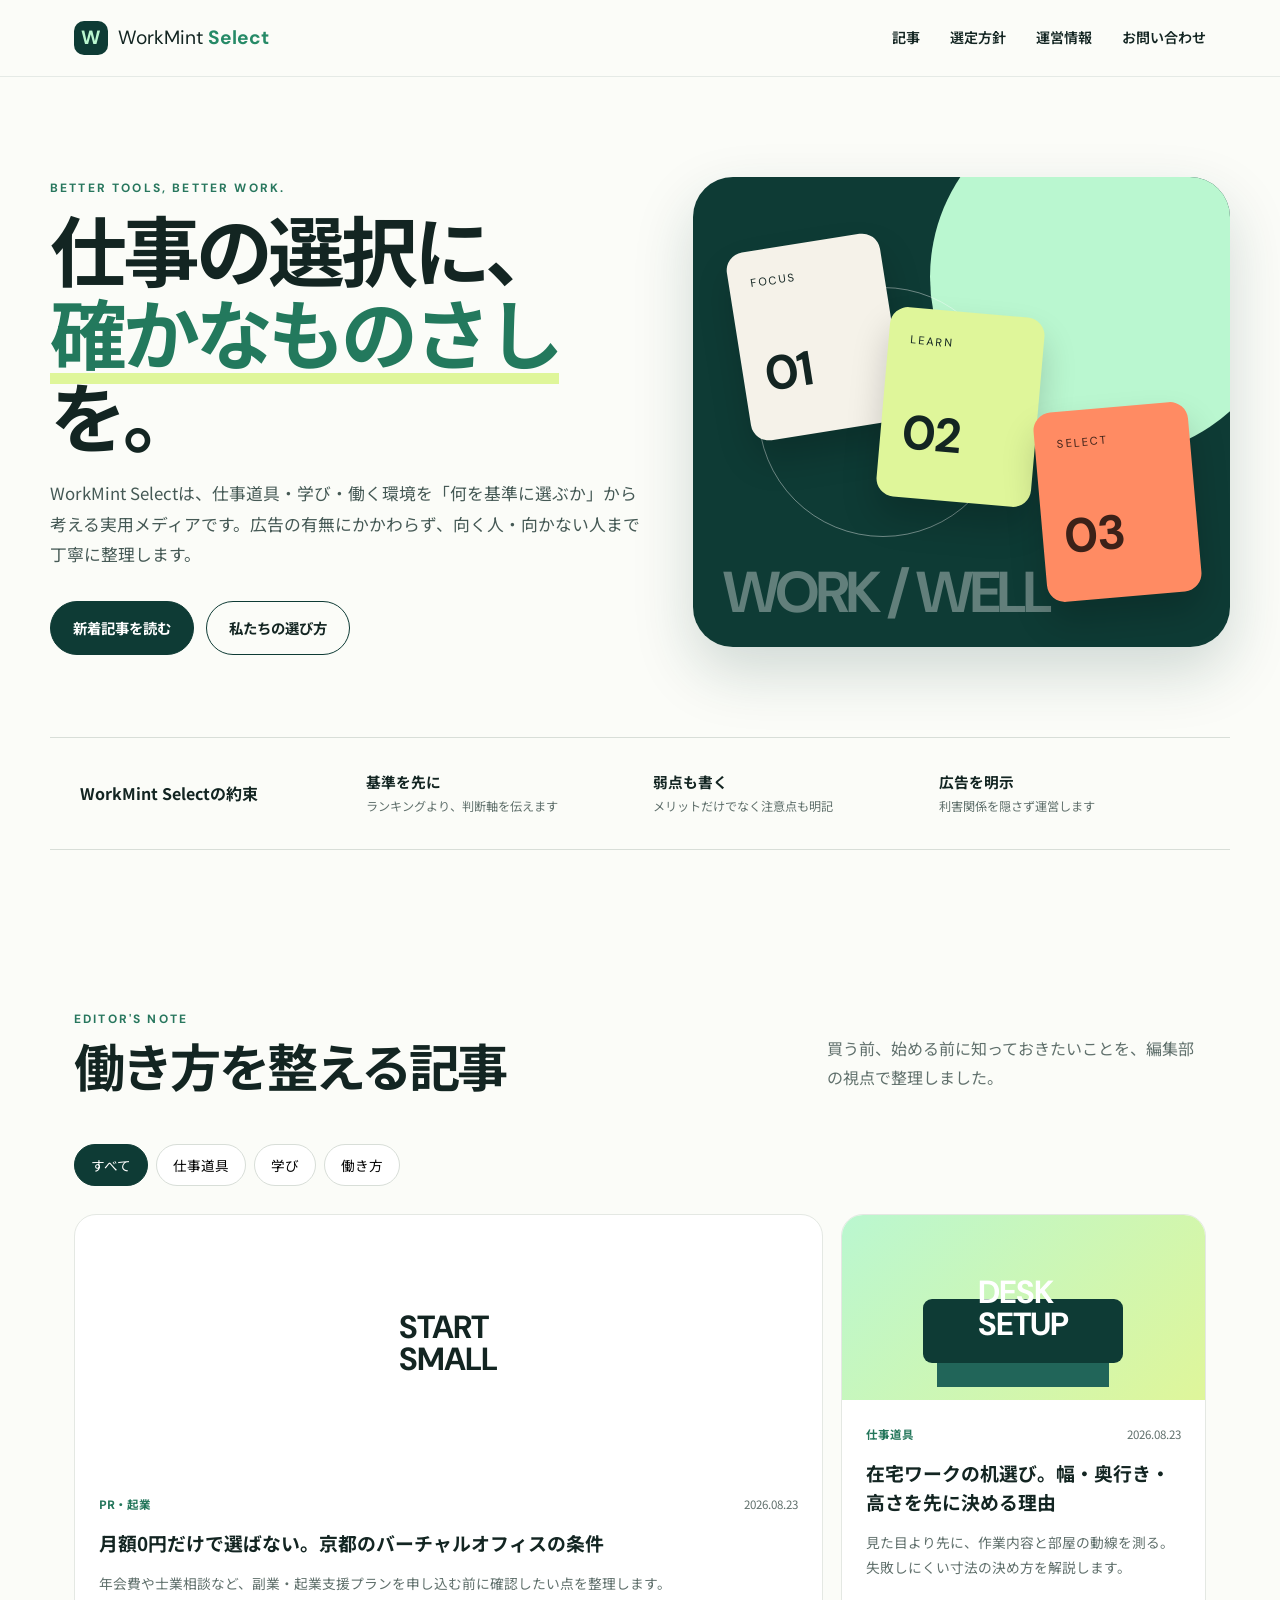
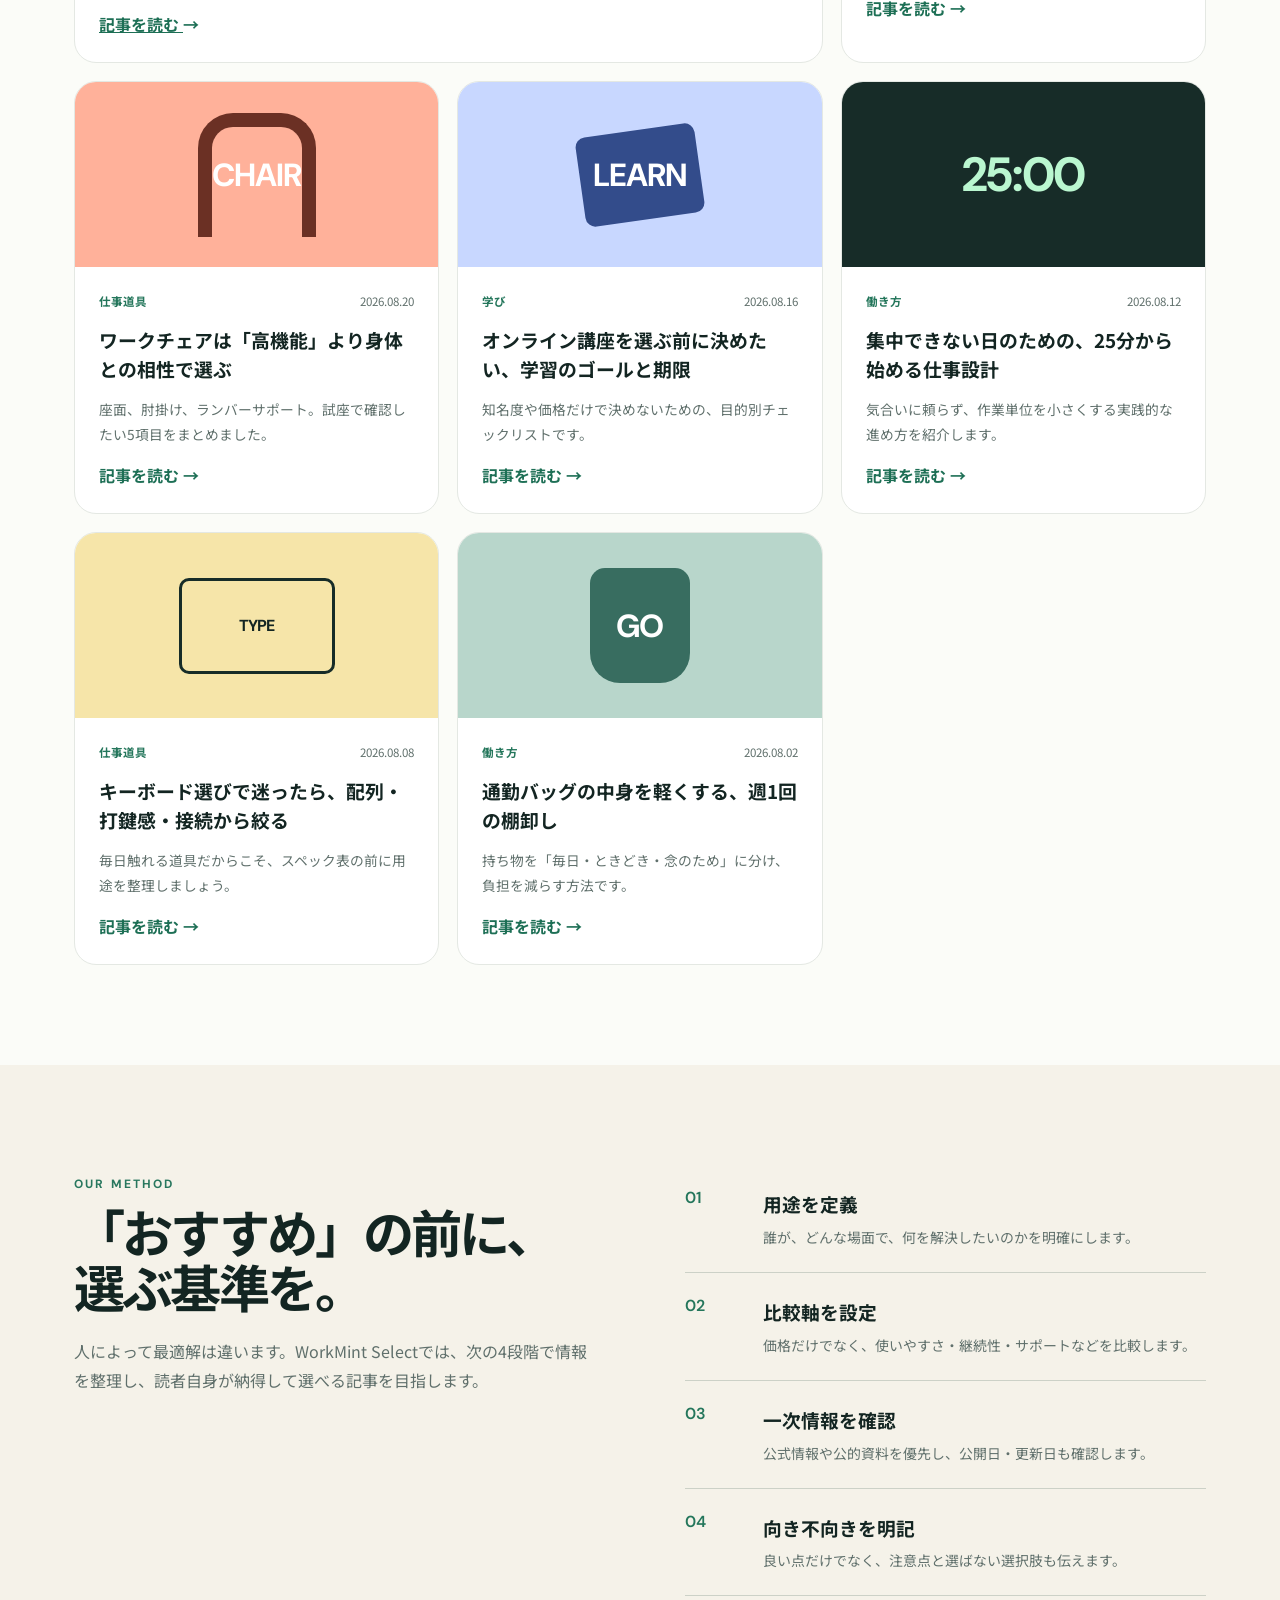
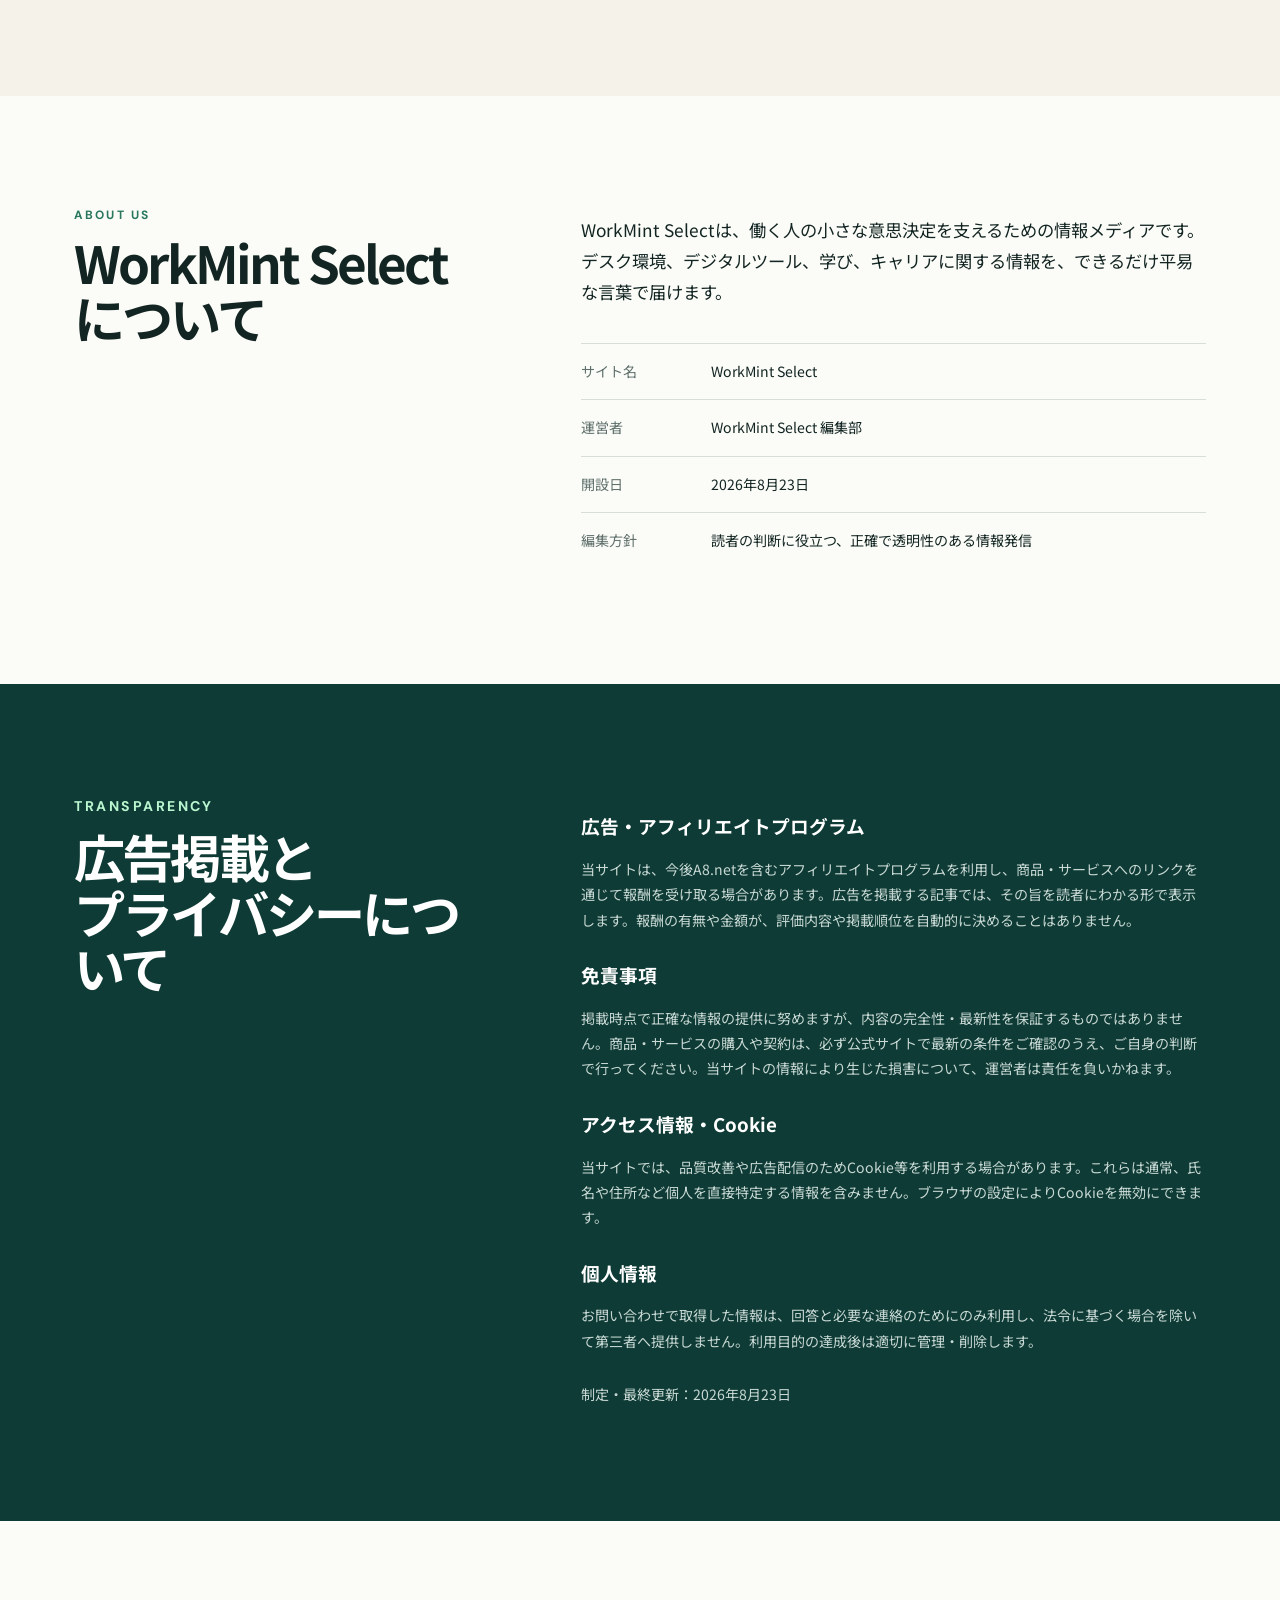
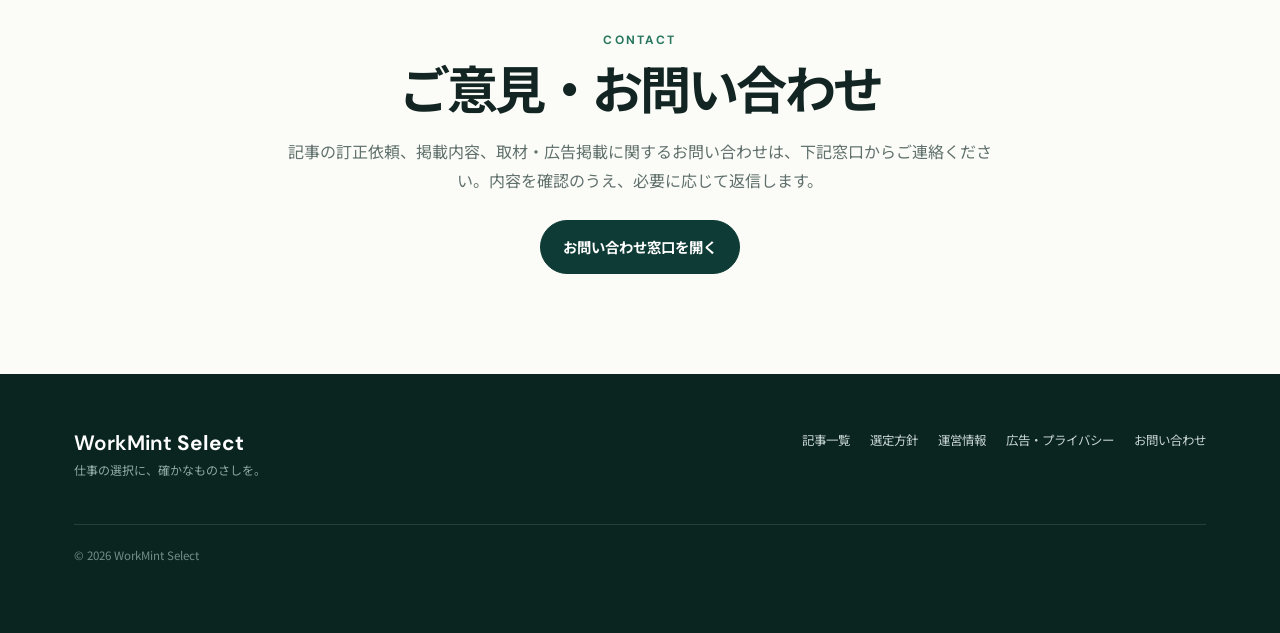
==== index.html @ e98b1a74 "feat: feature virtual office guide" ====
<!doctype html>
<html lang="ja">
<head>
  <meta charset="utf-8">
  <meta name="viewport" content="width=device-width,initial-scale=1">
  <meta name="description" content="WorkMint Selectは、働く人の道具・学び・仕事環境を編集部が調査し、選び方をわかりやすく届けるメディアです。">
  <meta name="theme-color" content="#0e3b35">
  <meta property="og:title" content="WorkMint Select｜仕事の選択に、確かなものさしを。">
  <meta property="og:description" content="仕事道具・学び・働く環境を、基準から選べる実用メディア。">
  <meta property="og:type" content="website">
  <title>WorkMint Select｜仕事の選択に、確かなものさしを。</title>
  <link rel="stylesheet" href="styles.css">
  <script src="script.js" defer></script>
</head>
<body>
  <a class="skip" href="#main">本文へ移動</a>
  <header class="site-header">
    <div class="header-inner">
      <a class="brand" href="#top" aria-label="WorkMint Select ホーム">
        <span class="brand-mark" aria-hidden="true">W</span>
        <span>WorkMint <b>Select</b></span>
      </a>
      <button class="menu-button" aria-expanded="false" aria-controls="global-nav">メニュー</button>
      <nav id="global-nav" aria-label="メインナビゲーション">
        <a href="#articles">記事</a>
        <a href="#method">選定方針</a>
        <a href="#about">運営情報</a>
        <a href="#contact">お問い合わせ</a>
      </nav>
    </div>
  </header>

  <main id="main">
    <section class="hero" id="top">
      <div class="hero-copy">
        <p class="eyebrow">BETTER TOOLS, BETTER WORK.</p>
        <h1>仕事の選択に、<br><em>確かなものさし</em>を。</h1>
        <p class="lead">WorkMint Selectは、仕事道具・学び・働く環境を「何を基準に選ぶか」から考える実用メディアです。広告の有無にかかわらず、向く人・向かない人まで丁寧に整理します。</p>
        <div class="hero-actions">
          <a class="button primary" href="#articles">新着記事を読む</a>
          <a class="button secondary" href="#method">私たちの選び方</a>
        </div>
      </div>
      <div class="hero-visual" aria-label="仕事道具を整理した抽象的なイラスト">
        <div class="mint-card card-a"><span>FOCUS</span><strong>01</strong></div>
        <div class="mint-card card-b"><span>LEARN</span><strong>02</strong></div>
        <div class="mint-card card-c"><span>SELECT</span><strong>03</strong></div>
        <div class="orbit"></div>
      </div>
    </section>

    <section class="promise">
      <p>WorkMint Selectの約束</p>
      <div><strong>基準を先に</strong><span>ランキングより、判断軸を伝えます</span></div>
      <div><strong>弱点も書く</strong><span>メリットだけでなく注意点も明記</span></div>
      <div><strong>広告を明示</strong><span>利害関係を隠さず運営します</span></div>
    </section>

    <section class="section" id="articles">
      <div class="section-heading">
        <div><p class="eyebrow">EDITOR'S NOTE</p><h2>働き方を整える記事</h2></div>
        <p>買う前、始める前に知っておきたいことを、編集部の視点で整理しました。</p>
      </div>
      <div class="filters" role="group" aria-label="記事カテゴリー">
        <button class="active" data-filter="all">すべて</button>
        <button data-filter="tool">仕事道具</button>
        <button data-filter="learn">学び</button>
        <button data-filter="work">働き方</button>
      </div>
      <div class="article-grid">
        <article class="article-card featured" data-category="work">
          <div class="card-art art-office"><span>START<br>SMALL</span></div>
          <div class="card-body">
            <p class="meta"><span>PR・起業</span><time datetime="2026-08-23">2026.08.23</time></p>
            <h3>月額0円だけで選ばない。京都のバーチャルオフィスの条件</h3>
            <p>年会費や士業相談など、副業・起業支援プランを申し込む前に確認したい点を整理します。</p>
            <a class="text-link" href="articles/virtual-office-kyoto.html">記事を読む <span>→</span></a>
          </div>
        </article>
        <article class="article-card" data-category="tool">
          <div class="card-art art-desk"><span>DESK<br>SETUP</span></div>
          <div class="card-body">
            <p class="meta"><span>仕事道具</span><time datetime="2026-08-23">2026.08.23</time></p>
            <h3>在宅ワークの机選び。幅・奥行き・高さを先に決める理由</h3>
            <p>見た目より先に、作業内容と部屋の動線を測る。失敗しにくい寸法の決め方を解説します。</p>
            <button class="text-link" data-open="desk">記事を読む <span>→</span></button>
          </div>
        </article>
        <article class="article-card" data-category="tool">
          <div class="card-art art-chair"><span>CHAIR</span></div>
          <div class="card-body">
            <p class="meta"><span>仕事道具</span><time datetime="2026-08-20">2026.08.20</time></p>
            <h3>ワークチェアは「高機能」より身体との相性で選ぶ</h3>
            <p>座面、肘掛け、ランバーサポート。試座で確認したい5項目をまとめました。</p>
            <button class="text-link" data-open="chair">記事を読む <span>→</span></button>
          </div>
        </article>
        <article class="article-card" data-category="learn">
          <div class="card-art art-learn"><span>LEARN</span></div>
          <div class="card-body">
            <p class="meta"><span>学び</span><time datetime="2026-08-16">2026.08.16</time></p>
            <h3>オンライン講座を選ぶ前に決めたい、学習のゴールと期限</h3>
            <p>知名度や価格だけで決めないための、目的別チェックリストです。</p>
            <button class="text-link" data-open="course">記事を読む <span>→</span></button>
          </div>
        </article>
        <article class="article-card" data-category="work">
          <div class="card-art art-time"><span>25:00</span></div>
          <div class="card-body">
            <p class="meta"><span>働き方</span><time datetime="2026-08-12">2026.08.12</time></p>
            <h3>集中できない日のための、25分から始める仕事設計</h3>
            <p>気合いに頼らず、作業単位を小さくする実践的な進め方を紹介します。</p>
            <button class="text-link" data-open="focus">記事を読む <span>→</span></button>
          </div>
        </article>
        <article class="article-card" data-category="tool">
          <div class="card-art art-key"><span>TYPE</span></div>
          <div class="card-body">
            <p class="meta"><span>仕事道具</span><time datetime="2026-08-08">2026.08.08</time></p>
            <h3>キーボード選びで迷ったら、配列・打鍵感・接続から絞る</h3>
            <p>毎日触れる道具だからこそ、スペック表の前に用途を整理しましょう。</p>
            <button class="text-link" data-open="keyboard">記事を読む <span>→</span></button>
          </div>
        </article>
        <article class="article-card" data-category="work">
          <div class="card-art art-bag"><span>GO</span></div>
          <div class="card-body">
            <p class="meta"><span>働き方</span><time datetime="2026-08-02">2026.08.02</time></p>
            <h3>通勤バッグの中身を軽くする、週1回の棚卸し</h3>
            <p>持ち物を「毎日・ときどき・念のため」に分け、負担を減らす方法です。</p>
            <button class="text-link" data-open="bag">記事を読む <span>→</span></button>
          </div>
        </article>
      </div>
    </section>

    <section class="section method-section" id="method">
      <div class="method-intro">
        <p class="eyebrow">OUR METHOD</p>
        <h2>「おすすめ」の前に、<br>選ぶ基準を。</h2>
        <p>人によって最適解は違います。WorkMint Selectでは、次の4段階で情報を整理し、読者自身が納得して選べる記事を目指します。</p>
      </div>
      <ol class="method-list">
        <li><span>01</span><div><h3>用途を定義</h3><p>誰が、どんな場面で、何を解決したいのかを明確にします。</p></div></li>
        <li><span>02</span><div><h3>比較軸を設定</h3><p>価格だけでなく、使いやすさ・継続性・サポートなどを比較します。</p></div></li>
        <li><span>03</span><div><h3>一次情報を確認</h3><p>公式情報や公的資料を優先し、公開日・更新日も確認します。</p></div></li>
        <li><span>04</span><div><h3>向き不向きを明記</h3><p>良い点だけでなく、注意点と選ばない選択肢も伝えます。</p></div></li>
      </ol>
    </section>

    <section class="section about-section" id="about">
      <div>
        <p class="eyebrow">ABOUT US</p>
        <h2>WorkMint Selectについて</h2>
      </div>
      <div class="about-copy">
        <p>WorkMint Selectは、働く人の小さな意思決定を支えるための情報メディアです。デスク環境、デジタルツール、学び、キャリアに関する情報を、できるだけ平易な言葉で届けます。</p>
        <dl>
          <div><dt>サイト名</dt><dd>WorkMint Select</dd></div>
          <div><dt>運営者</dt><dd>WorkMint Select 編集部</dd></div>
          <div><dt>開設日</dt><dd>2026年8月23日</dd></div>
          <div><dt>編集方針</dt><dd>読者の判断に役立つ、正確で透明性のある情報発信</dd></div>
        </dl>
      </div>
    </section>

    <section class="disclosure" id="policy">
      <div>
        <p class="eyebrow">TRANSPARENCY</p>
        <h2>広告掲載と<br>プライバシーについて</h2>
      </div>
      <div>
        <h3>広告・アフィリエイトプログラム</h3>
        <p>当サイトは、今後A8.netを含むアフィリエイトプログラムを利用し、商品・サービスへのリンクを通じて報酬を受け取る場合があります。広告を掲載する記事では、その旨を読者にわかる形で表示します。報酬の有無や金額が、評価内容や掲載順位を自動的に決めることはありません。</p>
        <h3>免責事項</h3>
        <p>掲載時点で正確な情報の提供に努めますが、内容の完全性・最新性を保証するものではありません。商品・サービスの購入や契約は、必ず公式サイトで最新の条件をご確認のうえ、ご自身の判断で行ってください。当サイトの情報により生じた損害について、運営者は責任を負いかねます。</p>
        <h3>アクセス情報・Cookie</h3>
        <p>当サイトでは、品質改善や広告配信のためCookie等を利用する場合があります。これらは通常、氏名や住所など個人を直接特定する情報を含みません。ブラウザの設定によりCookieを無効にできます。</p>
        <h3>個人情報</h3>
        <p>お問い合わせで取得した情報は、回答と必要な連絡のためにのみ利用し、法令に基づく場合を除いて第三者へ提供しません。利用目的の達成後は適切に管理・削除します。</p>
        <p class="updated">制定・最終更新：2026年8月23日</p>
      </div>
    </section>

    <section class="contact section" id="contact">
      <p class="eyebrow">CONTACT</p>
      <h2>ご意見・お問い合わせ</h2>
      <p>記事の訂正依頼、掲載内容、取材・広告掲載に関するお問い合わせは、下記窓口からご連絡ください。内容を確認のうえ、必要に応じて返信します。</p>
      <a class="button primary" href="https://github.com/workmint-tools/workmint-select/issues/new" target="_blank" rel="noopener noreferrer">お問い合わせ窓口を開く</a>
    </section>
  </main>

  <dialog id="article-dialog">
    <button class="dialog-close" aria-label="記事を閉じる">×</button>
    <article id="dialog-content"></article>
  </dialog>

  <footer>
    <div class="footer-brand">WorkMint <b>Select</b><small>仕事の選択に、確かなものさしを。</small></div>
    <nav aria-label="フッターナビゲーション">
      <a href="#articles">記事一覧</a><a href="#method">選定方針</a><a href="#about">運営情報</a><a href="#policy">広告・プライバシー</a><a href="#contact">お問い合わせ</a>
    </nav>
    <p>© 2026 WorkMint Select</p>
  </footer>
</body>
</html>
---- styles.css ----
@import url('https://fonts.googleapis.com/css2?family=DM+Sans:wght@500;600;700&family=Noto+Sans+JP:wght@400;500;600;700&display=swap');
:root{--ink:#132522;--green:#0e3b35;--mint:#baf7d0;--lime:#dff69a;--cream:#f5f2e9;--white:#fff;--line:#d8ded8;--muted:#60706c;--radius:22px}
*{box-sizing:border-box}html{scroll-behavior:smooth}body{margin:0;color:var(--ink);background:#fbfcf8;font-family:"Noto Sans JP",sans-serif;line-height:1.8}button,a{font:inherit}a{color:inherit}.skip{position:absolute;left:-9999px}.skip:focus{left:1rem;top:1rem;z-index:99;background:white;padding:.8rem}
.site-header{position:sticky;top:0;z-index:20;background:rgba(251,252,248,.92);backdrop-filter:blur(14px);border-bottom:1px solid rgba(14,59,53,.09)}.header-inner{max-width:1180px;margin:auto;height:76px;display:flex;align-items:center;justify-content:space-between;padding:0 24px}.brand{text-decoration:none;font-family:"DM Sans",sans-serif;font-size:1.2rem;display:flex;gap:10px;align-items:center}.brand-mark{display:grid;place-items:center;width:34px;height:34px;border-radius:10px;background:var(--green);color:var(--mint);font-weight:700}.brand b{color:#268a67}.site-header nav{display:flex;gap:30px}.site-header nav a{text-decoration:none;font-size:.88rem;font-weight:600}.site-header nav a:hover{color:#217f5f}.menu-button{display:none;border:0;background:none}
.hero{max-width:1280px;min-height:660px;margin:auto;padding:90px 50px 80px;display:grid;grid-template-columns:1.05fr .95fr;align-items:center;gap:50px}.eyebrow{font:700 .75rem/1.2 "DM Sans",sans-serif;letter-spacing:.18em;color:#28775e;text-transform:uppercase}.hero h1,.section h2,.disclosure h2{margin:.4rem 0 1.4rem;font-size:clamp(2.8rem,6vw,5.9rem);line-height:1.08;letter-spacing:-.055em}.hero h1 em{font-style:normal;color:#23795d;position:relative}.hero h1 em:after{content:"";position:absolute;height:11px;background:var(--lime);left:0;right:0;bottom:2px;z-index:-1}.lead{max-width:650px;font-size:1.05rem;color:#455955}.hero-actions{display:flex;gap:12px;margin-top:32px}.button{display:inline-flex;align-items:center;justify-content:center;padding:13px 22px;border-radius:999px;text-decoration:none;font-weight:700;font-size:.9rem;border:1px solid var(--green);transition:.2s}.button:hover{transform:translateY(-2px)}.button.primary{background:var(--green);color:white}.button.secondary{background:transparent}
.hero-visual{height:470px;position:relative;border-radius:40px;background:var(--green);overflow:hidden;box-shadow:0 25px 60px rgba(14,59,53,.18)}.hero-visual:before{content:"";position:absolute;width:360px;height:360px;border-radius:50%;background:var(--mint);right:-60px;top:-80px}.hero-visual:after{content:"WORK / WELL";position:absolute;bottom:25px;left:30px;color:rgba(255,255,255,.35);font:700 3.6rem/1 "DM Sans",sans-serif;letter-spacing:-.06em}.mint-card{position:absolute;width:155px;height:190px;padding:22px;border-radius:18px;display:flex;flex-direction:column;justify-content:space-between;font-family:"DM Sans",sans-serif;box-shadow:0 20px 35px rgba(0,0,0,.18);z-index:2}.mint-card span{font-size:.7rem;letter-spacing:.18em}.mint-card strong{font-size:3rem}.card-a{background:var(--cream);left:45px;top:65px;transform:rotate(-9deg)}.card-b{background:var(--lime);left:190px;top:135px;transform:rotate(5deg)}.card-c{background:#ff8b63;color:#3c2118;right:35px;top:230px;transform:rotate(-5deg)}.orbit{position:absolute;width:250px;height:250px;border:1px solid rgba(255,255,255,.4);border-radius:50%;left:65px;top:110px}
.promise{max-width:1180px;margin:0 auto 50px;padding:25px 30px;border-top:1px solid var(--line);border-bottom:1px solid var(--line);display:grid;grid-template-columns:1fr repeat(3,1fr);gap:25px;align-items:center}.promise>p{font-weight:700}.promise div{display:flex;flex-direction:column}.promise strong{font-size:.92rem}.promise span{font-size:.76rem;color:var(--muted)}
.section{max-width:1180px;margin:auto;padding:100px 24px}.section-heading{display:grid;grid-template-columns:1.3fr .7fr;gap:50px;align-items:end}.section h2,.disclosure h2{font-size:clamp(2rem,4vw,3.8rem)}.section-heading>p{color:var(--muted);margin-bottom:24px}.filters{display:flex;gap:8px;margin:28px 0}.filters button{border:1px solid var(--line);border-radius:99px;background:white;padding:8px 16px;cursor:pointer;font-size:.85rem}.filters button.active{background:var(--green);color:white;border-color:var(--green)}
.article-grid{display:grid;grid-template-columns:repeat(3,1fr);gap:18px}.article-card{background:white;border:1px solid #e4e8e3;border-radius:var(--radius);overflow:hidden;transition:.25s}.article-card:hover{transform:translateY(-5px);box-shadow:0 18px 35px rgba(16,49,43,.1)}.article-card.featured{grid-column:span 2}.card-art{height:185px;position:relative;overflow:hidden;display:flex;align-items:center;justify-content:center;font:700 2rem/1 "DM Sans",sans-serif;letter-spacing:-.03em}.featured .card-art{height:255px}.art-desk{background:linear-gradient(135deg,#baf7d0,#dff69a)}.art-desk:before{content:"";width:55%;height:35%;background:#0e3b35;position:absolute;bottom:20%;border-radius:9px;box-shadow:0 38px 0 -14px #216559}.art-desk span{z-index:2;color:white}.art-chair{background:#ffb19a}.art-chair:after{content:"";width:90px;height:110px;border:14px solid #6b3024;border-bottom:0;border-radius:35px 35px 0 0}.art-chair span{position:absolute;z-index:2;color:white}.art-learn{background:#c8d7ff}.art-learn:before{content:"";width:120px;height:90px;background:#334c8b;border-radius:10px;transform:rotate(-8deg)}.art-learn span{position:absolute;color:white}.art-time{background:#172c28;color:var(--mint);font-size:3rem}.art-key{background:#f6e5a9}.art-key:before{content:"";position:absolute;width:150px;height:90px;border:3px solid #172c28;border-radius:10px;box-shadow:inset 0 0 0 14px #f6e5a9}.art-key span{z-index:2;font-size:1rem}.art-bag{background:#b8d6cb}.art-bag:before{content:"";width:100px;height:115px;background:#386d60;border-radius:15px 15px 30px 30px}.art-bag span{position:absolute;color:white}.card-body{padding:24px}.meta{display:flex;justify-content:space-between;font-size:.72rem;color:var(--muted);margin:0}.meta span{color:#24765b;font-weight:700}.card-body h3{font-size:1.18rem;line-height:1.55;margin:13px 0 8px}.card-body>p:not(.meta){font-size:.86rem;color:var(--muted)}.text-link{border:0;background:none;padding:0;color:#1d6f55;font-weight:700;cursor:pointer}.text-link span{transition:.2s;display:inline-block}.text-link:hover span{transform:translateX(4px)}
.method-section{max-width:none;background:var(--cream);display:grid;grid-template-columns:1fr 1fr;gap:90px;padding-left:max(24px,calc((100vw - 1132px)/2));padding-right:max(24px,calc((100vw - 1132px)/2))}.method-intro p:last-child{color:var(--muted)}.method-list{padding:0;margin:0;list-style:none}.method-list li{display:grid;grid-template-columns:60px 1fr;gap:18px;padding:22px 0;border-bottom:1px solid #ccd1c7}.method-list span{font:600 1rem "DM Sans",sans-serif;color:#24765b}.method-list h3{margin:0 0 4px}.method-list p{margin:0;color:var(--muted);font-size:.87rem}
.about-section{display:grid;grid-template-columns:.8fr 1.2fr;gap:90px}.about-copy>p{font-size:1.08rem}.about-copy dl{margin-top:36px}.about-copy dl div{display:grid;grid-template-columns:130px 1fr;border-top:1px solid var(--line);padding:15px 0;font-size:.88rem}.about-copy dt{color:var(--muted)}.about-copy dd{margin:0}
.disclosure{background:var(--green);color:white;padding:100px max(24px,calc((100vw - 1132px)/2));display:grid;grid-template-columns:.8fr 1.2fr;gap:90px}.disclosure .eyebrow{color:var(--mint)}.disclosure h3{margin:25px 0 5px}.disclosure p{color:#c8d8d4;font-size:.88rem}.updated{margin-top:28px}.contact{text-align:center;max-width:760px}.contact>p:not(.eyebrow){color:var(--muted);margin-bottom:25px}
footer{background:#0a2420;color:white;padding:55px max(24px,calc((100vw - 1132px)/2));display:grid;grid-template-columns:1fr auto;gap:35px}.footer-brand{font:600 1.3rem "DM Sans",sans-serif}.footer-brand small{display:block;color:#8eaaa3;font:400 .75rem "Noto Sans JP",sans-serif;margin-top:5px}footer nav{display:flex;flex-wrap:wrap;gap:20px}footer nav a{color:#c6d4d0;text-decoration:none;font-size:.78rem}footer>p{grid-column:1/-1;color:#718e87;font-size:.72rem;border-top:1px solid #23403b;padding-top:20px}
dialog{width:min(760px,calc(100% - 32px));max-height:90vh;border:0;border-radius:24px;padding:0;box-shadow:0 30px 90px rgba(0,0,0,.3)}dialog::backdrop{background:rgba(5,20,17,.72);backdrop-filter:blur(5px)}.dialog-close{position:sticky;top:15px;float:right;margin:15px 15px 0 0;width:40px;height:40px;border:0;border-radius:50%;background:#eef2ed;cursor:pointer;font-size:1.4rem;z-index:3}#dialog-content{padding:55px 60px 65px}#dialog-content h1{font-size:2.1rem;line-height:1.45}#dialog-content h2{font-size:1.3rem;margin-top:2rem}#dialog-content p,#dialog-content li{color:#465954}#dialog-content .article-label{color:#24765b;font-weight:700;font-size:.78rem}
.hidden{display:none!important}
@media(max-width:800px){.menu-button{display:block}.site-header nav{display:none;position:absolute;top:76px;left:0;right:0;background:#fbfcf8;padding:20px 24px;flex-direction:column;border-bottom:1px solid var(--line)}.site-header nav.open{display:flex}.hero{grid-template-columns:1fr;padding:65px 24px}.hero-visual{height:380px}.promise{grid-template-columns:1fr 1fr}.promise>p{grid-column:1/-1}.section-heading,.method-section,.about-section,.disclosure{grid-template-columns:1fr;gap:30px}.article-grid{grid-template-columns:1fr 1fr}.article-card.featured{grid-column:span 2}footer{grid-template-columns:1fr}}
@media(max-width:540px){.hero h1{font-size:2.65rem}.hero-actions{flex-direction:column;align-items:stretch}.hero-visual{height:330px}.mint-card{width:120px;height:150px;padding:16px}.card-a{left:25px}.card-b{left:125px}.card-c{right:15px;top:180px}.article-grid{grid-template-columns:1fr}.article-card.featured{grid-column:auto}.featured .card-art{height:185px}.promise{grid-template-columns:1fr}.section{padding-top:75px;padding-bottom:75px}.method-section,.disclosure{padding-top:75px;padding-bottom:75px}#dialog-content{padding:50px 25px}.about-copy dl div{grid-template-columns:100px 1fr}footer nav{flex-direction:column}}
@media(prefers-reduced-motion:reduce){html{scroll-behavior:auto}*,*:before,*:after{transition:none!important}}
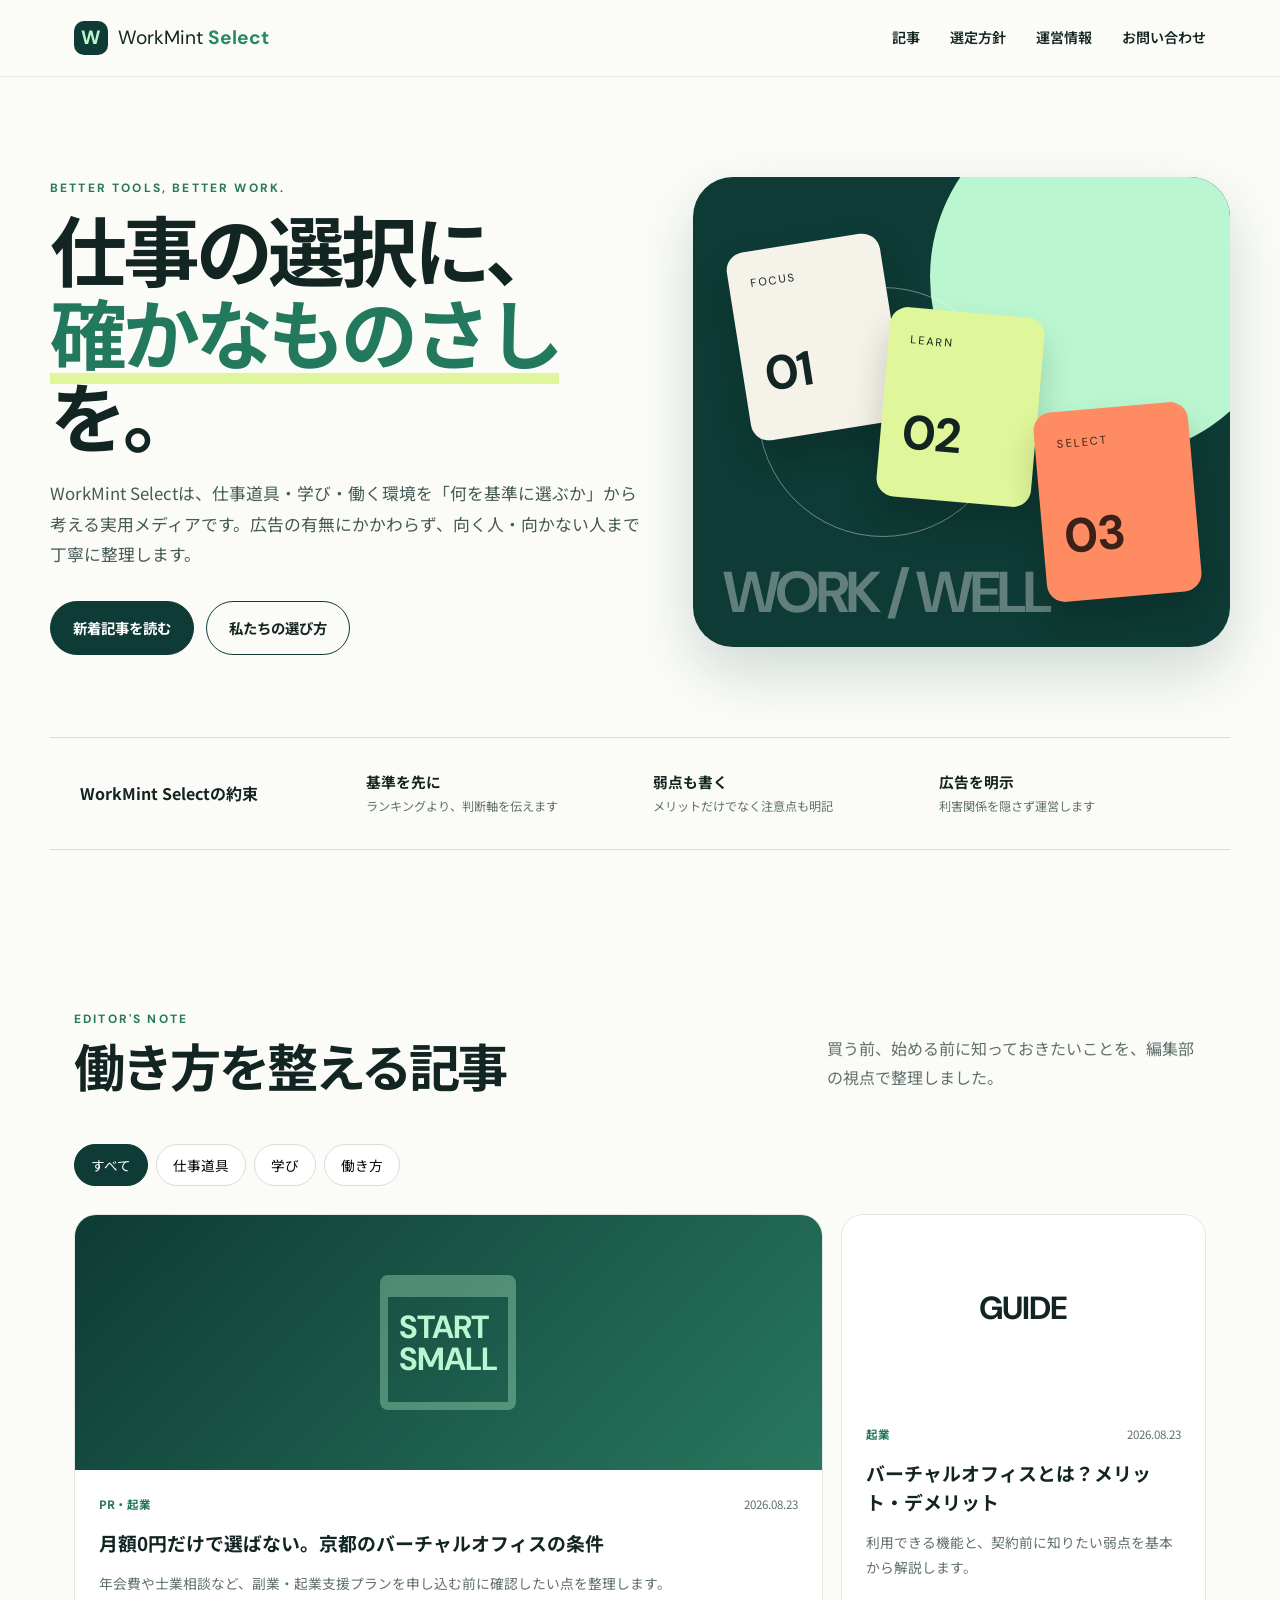
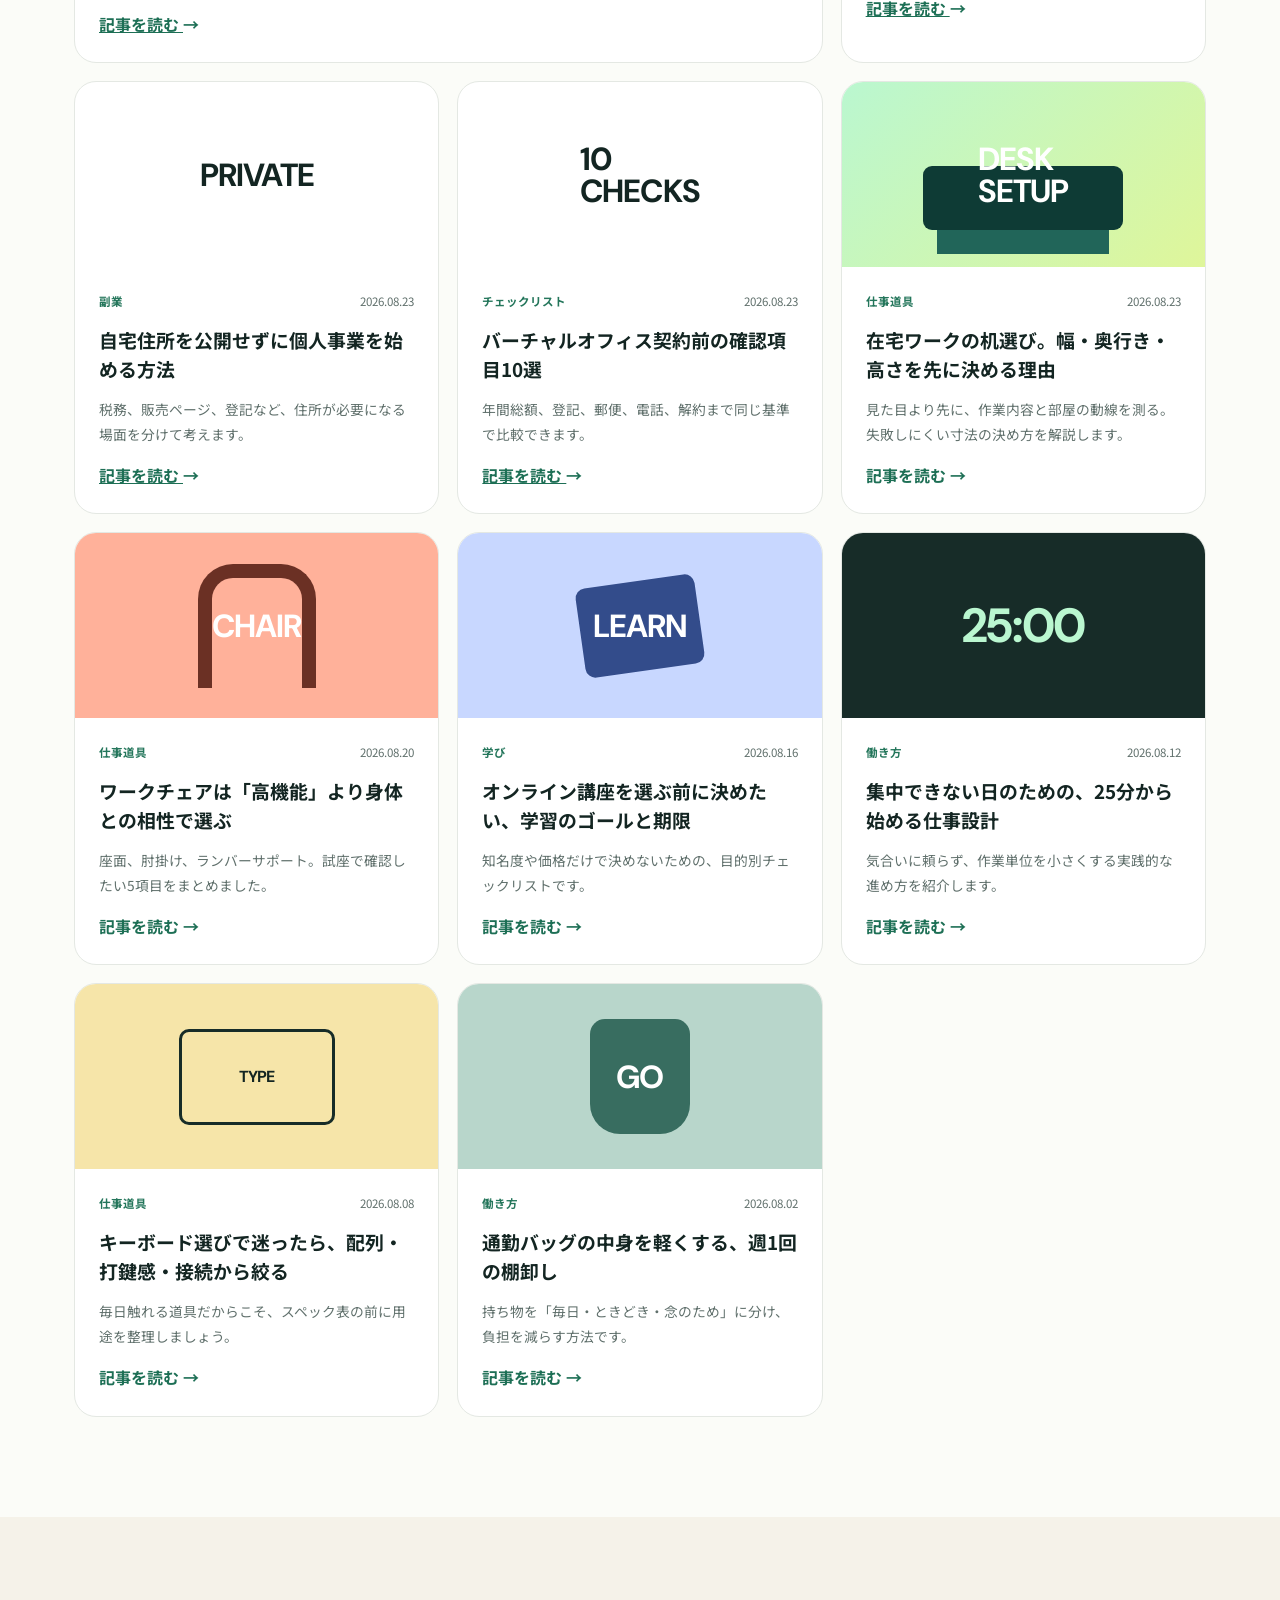
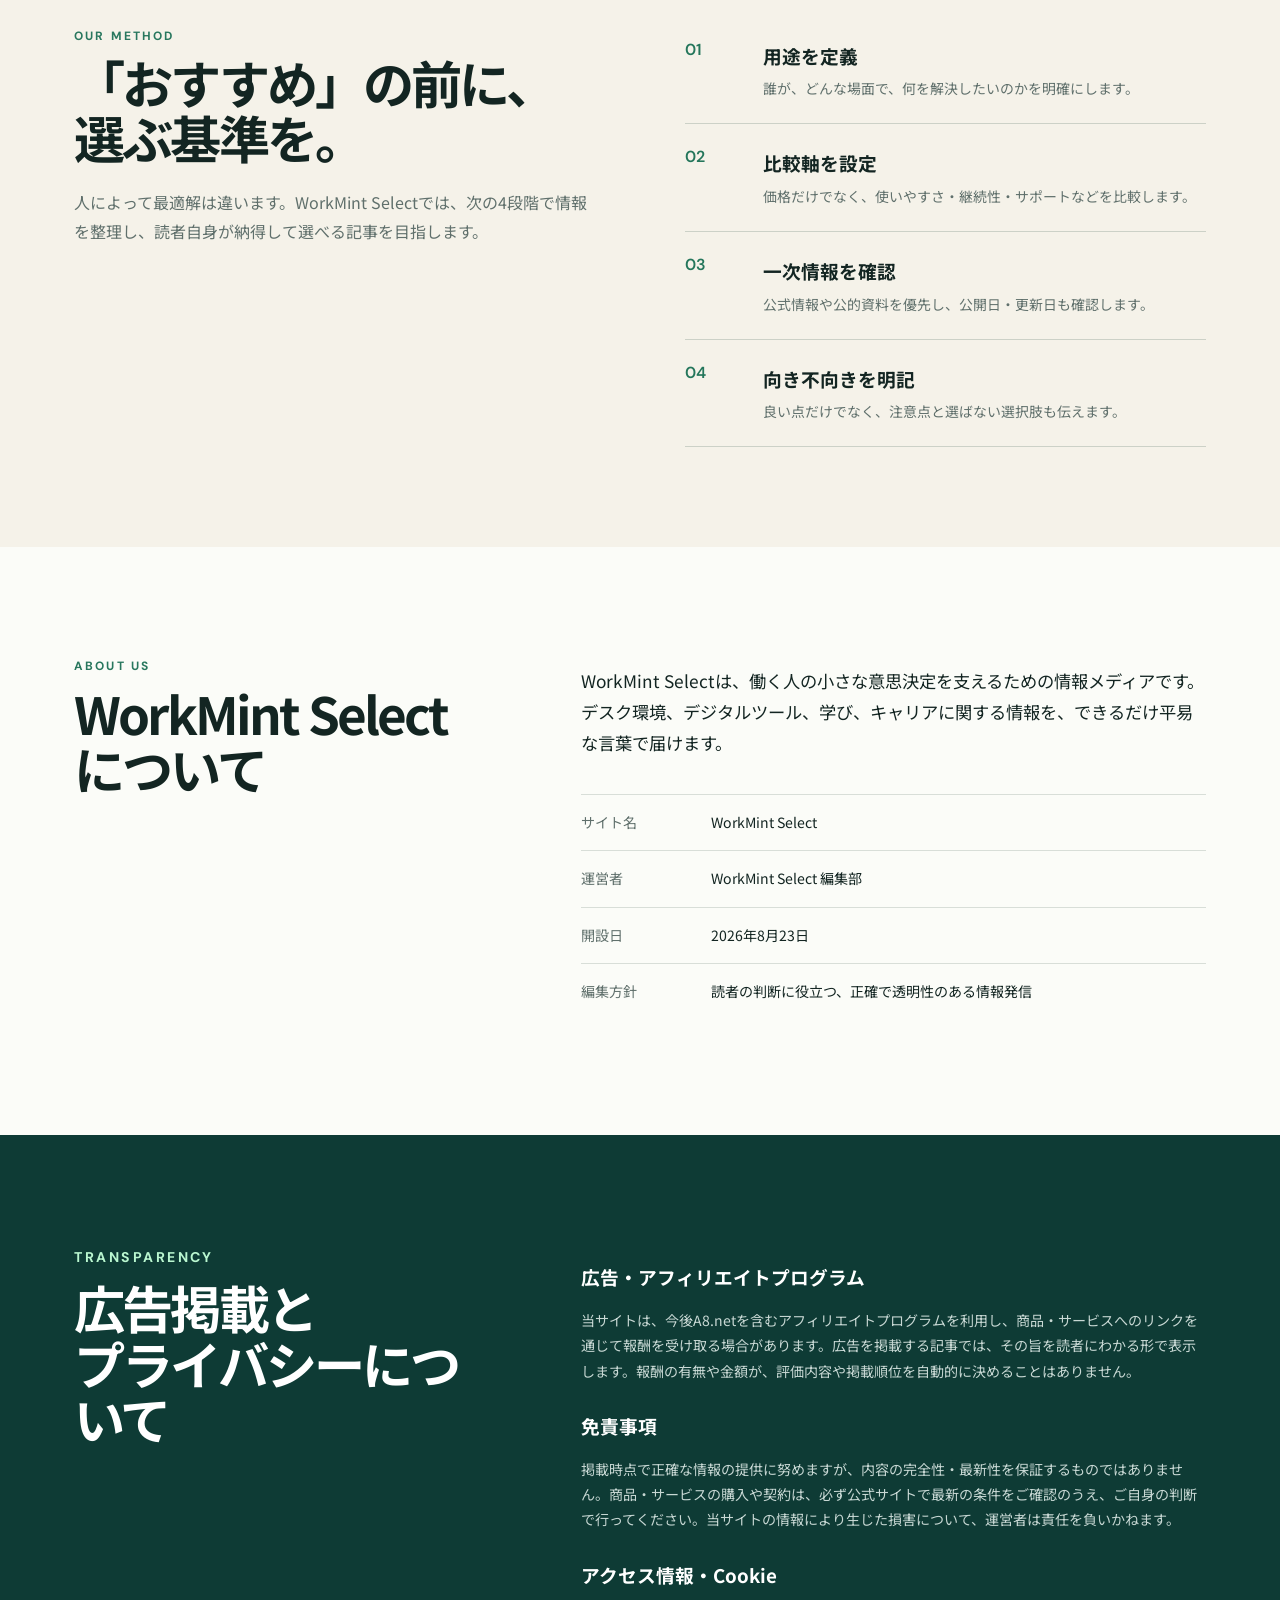
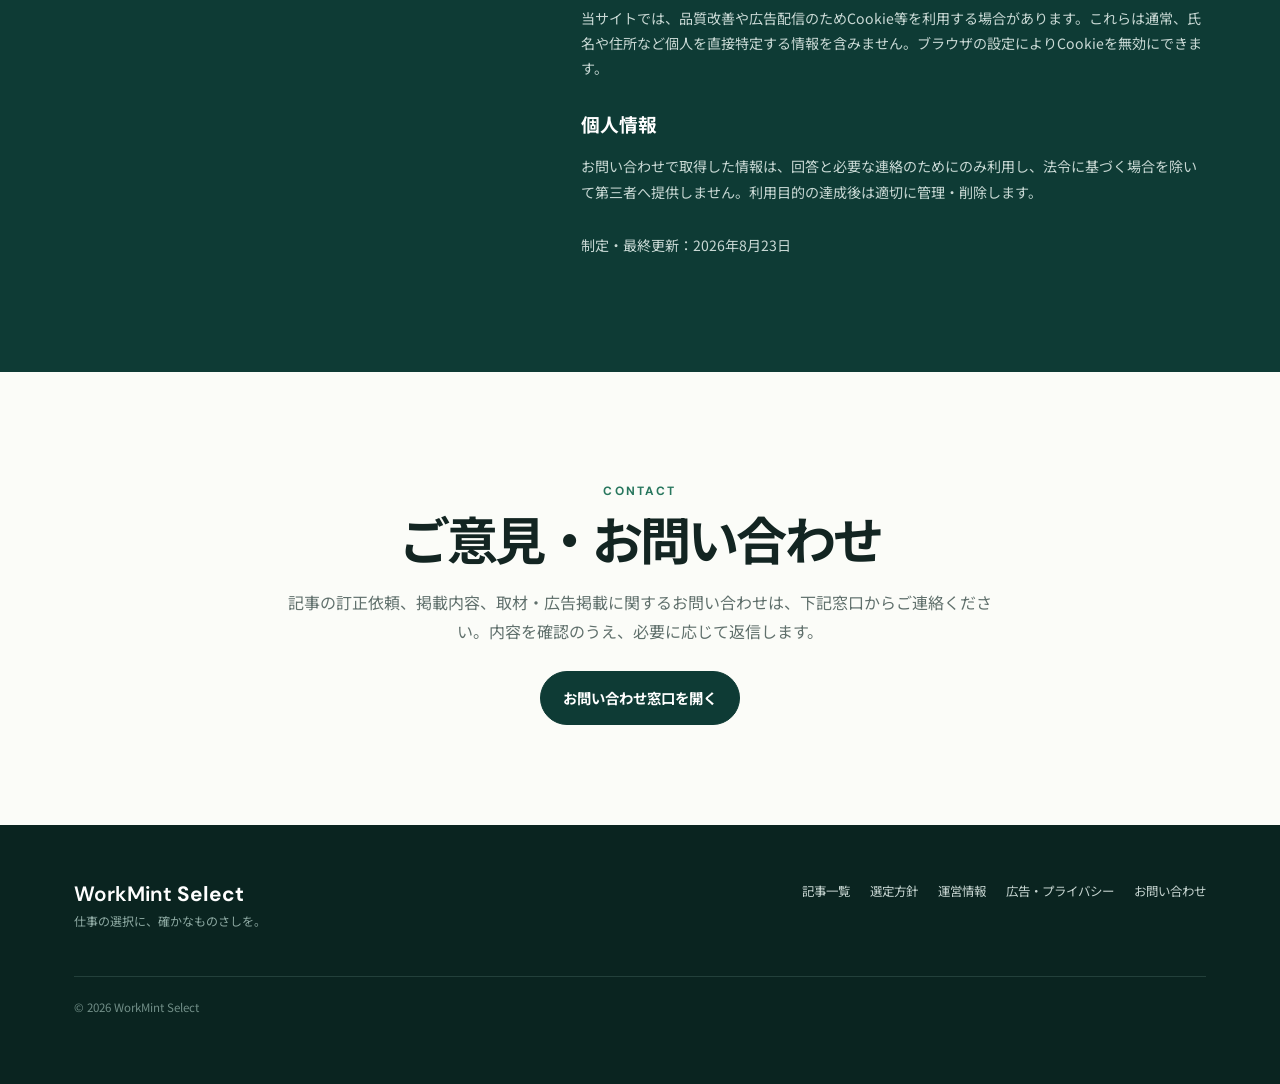
==== commit 38dd9459: "feat: feature virtual office article cluster" ====
--- a/index.html
+++ b/index.html
@@ -77,6 +77,24 @@
             <a class="text-link" href="articles/virtual-office-kyoto.html">記事を読む <span>→</span></a>
           </div>
         </article>
+        <article class="article-card" data-category="work">
+          <div class="card-art art-guide"><span>GUIDE</span></div><div class="card-body">
+            <p class="meta"><span>起業</span><time datetime="2026-08-23">2026.08.23</time></p>
+            <h3>バーチャルオフィスとは？メリット・デメリット</h3><p>利用できる機能と、契約前に知りたい弱点を基本から解説します。</p>
+            <a class="text-link" href="articles/virtual-office-basics.html">記事を読む <span>→</span></a>
+          </div></article>
+        <article class="article-card" data-category="work">
+          <div class="card-art art-address"><span>PRIVATE</span></div><div class="card-body">
+            <p class="meta"><span>副業</span><time datetime="2026-08-23">2026.08.23</time></p>
+            <h3>自宅住所を公開せずに個人事業を始める方法</h3><p>税務、販売ページ、登記など、住所が必要になる場面を分けて考えます。</p>
+            <a class="text-link" href="articles/protect-home-address.html">記事を読む <span>→</span></a>
+          </div></article>
+        <article class="article-card" data-category="work">
+          <div class="card-art art-check"><span>10<br>CHECKS</span></div><div class="card-body">
+            <p class="meta"><span>チェックリスト</span><time datetime="2026-08-23">2026.08.23</time></p>
+            <h3>バーチャルオフィス契約前の確認項目10選</h3><p>年間総額、登記、郵便、電話、解約まで同じ基準で比較できます。</p>
+            <a class="text-link" href="articles/virtual-office-checklist.html">記事を読む <span>→</span></a>
+          </div></article>
         <article class="article-card" data-category="tool">
           <div class="card-art art-desk"><span>DESK<br>SETUP</span></div>
           <div class="card-body">
--- a/styles.css
+++ b/styles.css
@@ -15,4 +15,7 @@
 .hidden{display:none!important}
 @media(max-width:800px){.menu-button{display:block}.site-header nav{display:none;position:absolute;top:76px;left:0;right:0;background:#fbfcf8;padding:20px 24px;flex-direction:column;border-bottom:1px solid var(--line)}.site-header nav.open{display:flex}.hero{grid-template-columns:1fr;padding:65px 24px}.hero-visual{height:380px}.promise{grid-template-columns:1fr 1fr}.promise>p{grid-column:1/-1}.section-heading,.method-section,.about-section,.disclosure{grid-template-columns:1fr;gap:30px}.article-grid{grid-template-columns:1fr 1fr}.article-card.featured{grid-column:span 2}footer{grid-template-columns:1fr}}
 @media(max-width:540px){.hero h1{font-size:2.65rem}.hero-actions{flex-direction:column;align-items:stretch}.hero-visual{height:330px}.mint-card{width:120px;height:150px;padding:16px}.card-a{left:25px}.card-b{left:125px}.card-c{right:15px;top:180px}.article-grid{grid-template-columns:1fr}.article-card.featured{grid-column:auto}.featured .card-art{height:185px}.promise{grid-template-columns:1fr}.section{padding-top:75px;padding-bottom:75px}.method-section,.disclosure{padding-top:75px;padding-bottom:75px}#dialog-content{padding:50px 25px}.about-copy dl div{grid-template-columns:100px 1fr}footer nav{flex-direction:column}}
-@media(prefers-reduced-motion:reduce){html{scroll-behavior:auto}*,*:before,*:after{transition:none!important}}+@media(prefers-reduced-motion:reduce){html{scroll-behavior:auto}*,*:before,*:after{transition:none!important}}
+.art-office{background:linear-gradient(135deg,#0e3b35,#28775e);color:var(--mint)}.art-office:before{content:"";position:absolute;width:120px;height:105px;border:8px solid var(--mint);border-top-width:22px;border-radius:8px;opacity:.34}.art-office span{z-index:2}
+.article-page{max-width:900px;margin:auto;padding:80px 24px 110px}.article-page article{background:white;border:1px solid #e4e8e3;border-radius:28px;padding:clamp(28px,6vw,72px)}.article-page h1{font-size:clamp(2.1rem,5vw,4rem);line-height:1.25;letter-spacing:-.045em;margin:.5rem 0 1rem}.article-page h2{font-size:1.45rem;margin:2.7rem 0 .7rem}.article-page p,.article-page li{color:#455955}.article-label{color:#24765b!important;font-weight:700;font-size:.8rem}.article-date{font-size:.78rem}.article-lead{font-size:1.08rem}.fact-box,.cta-panel{margin:2.2rem 0;padding:24px;border-radius:18px;background:var(--cream)}.fact-box{border-left:5px solid #24765b}.fact-box p,.cta-panel p{margin:.4rem 0}.cta-panel{text-align:center;background:#e6f7eb}.cta-panel .button{margin-top:14px}.source-note{border-top:1px solid var(--line);margin-top:3rem}.source-note p{font-size:.85rem}.back-link{text-align:center;margin-top:28px}.back-link a{color:#1d6f55;font-weight:700}
+@media(max-width:540px){.article-page{padding:35px 14px 75px}.article-page article{padding:28px 20px;border-radius:20px}}
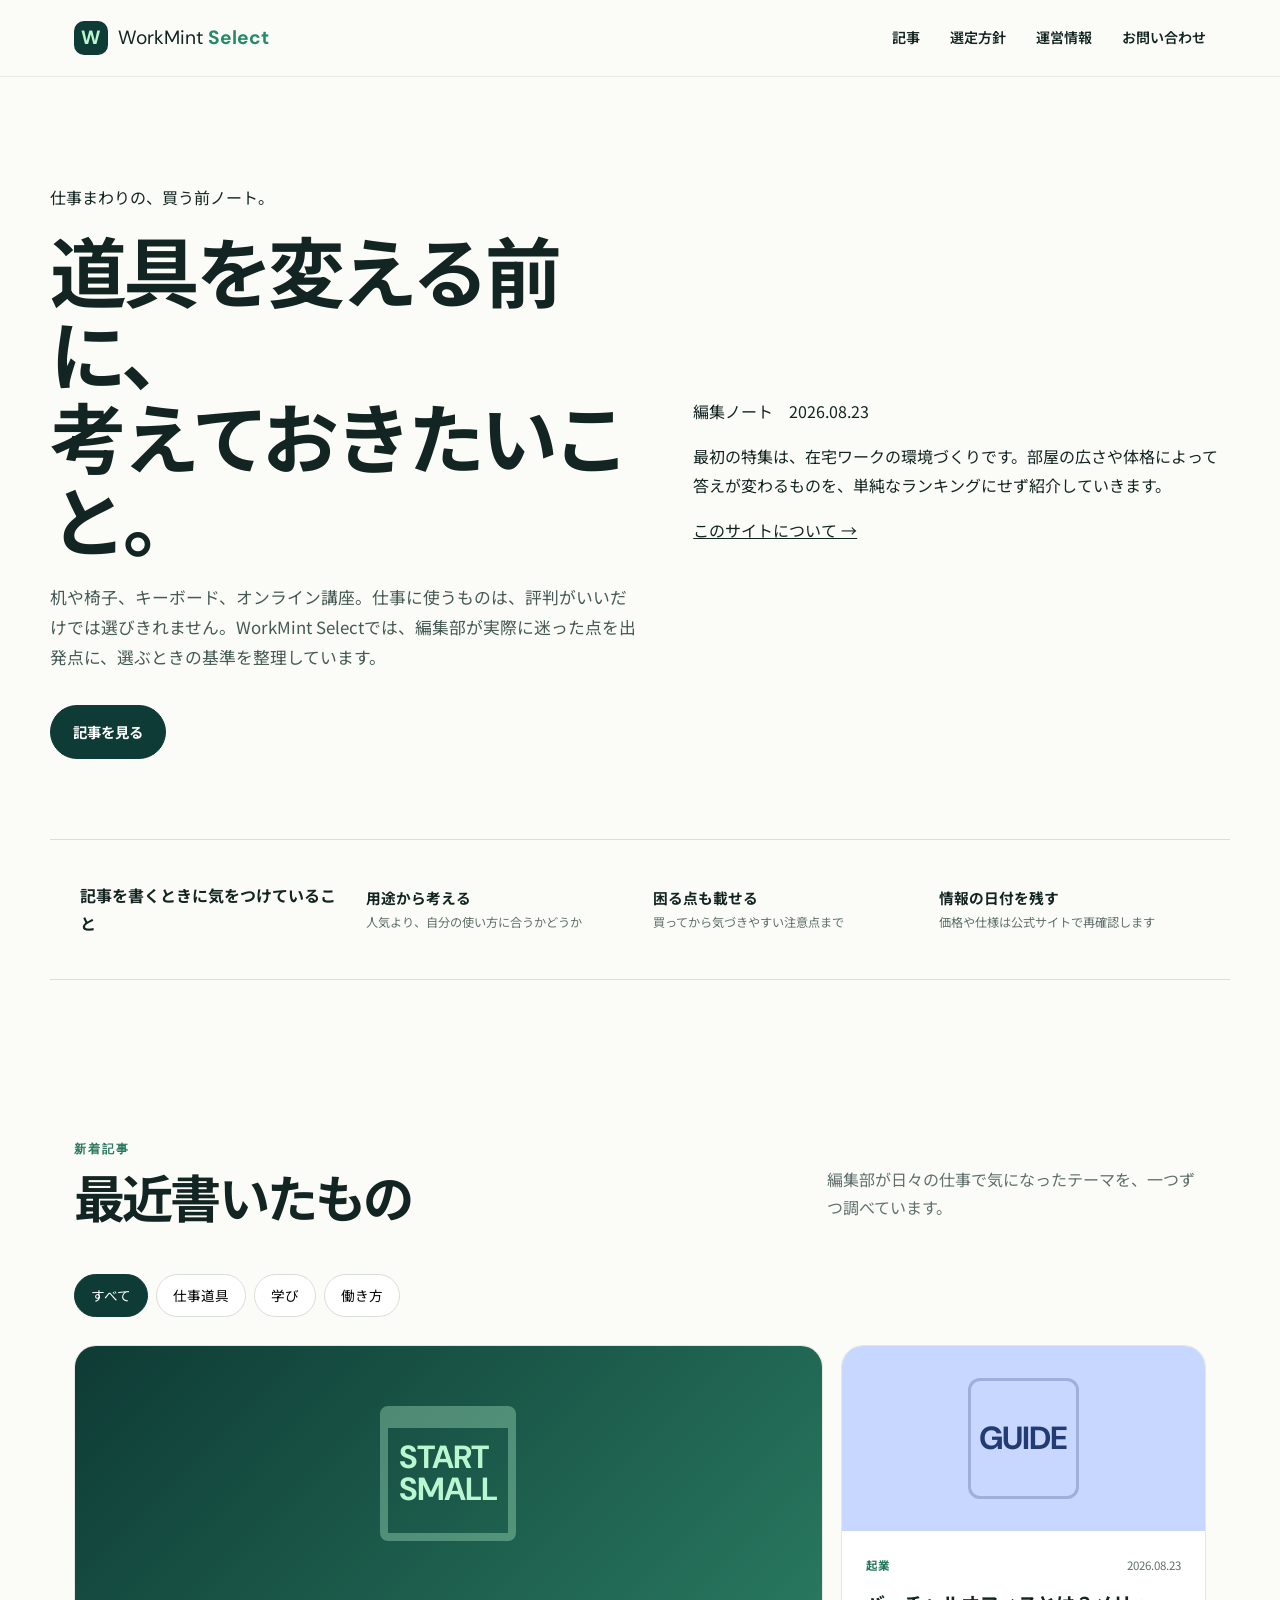
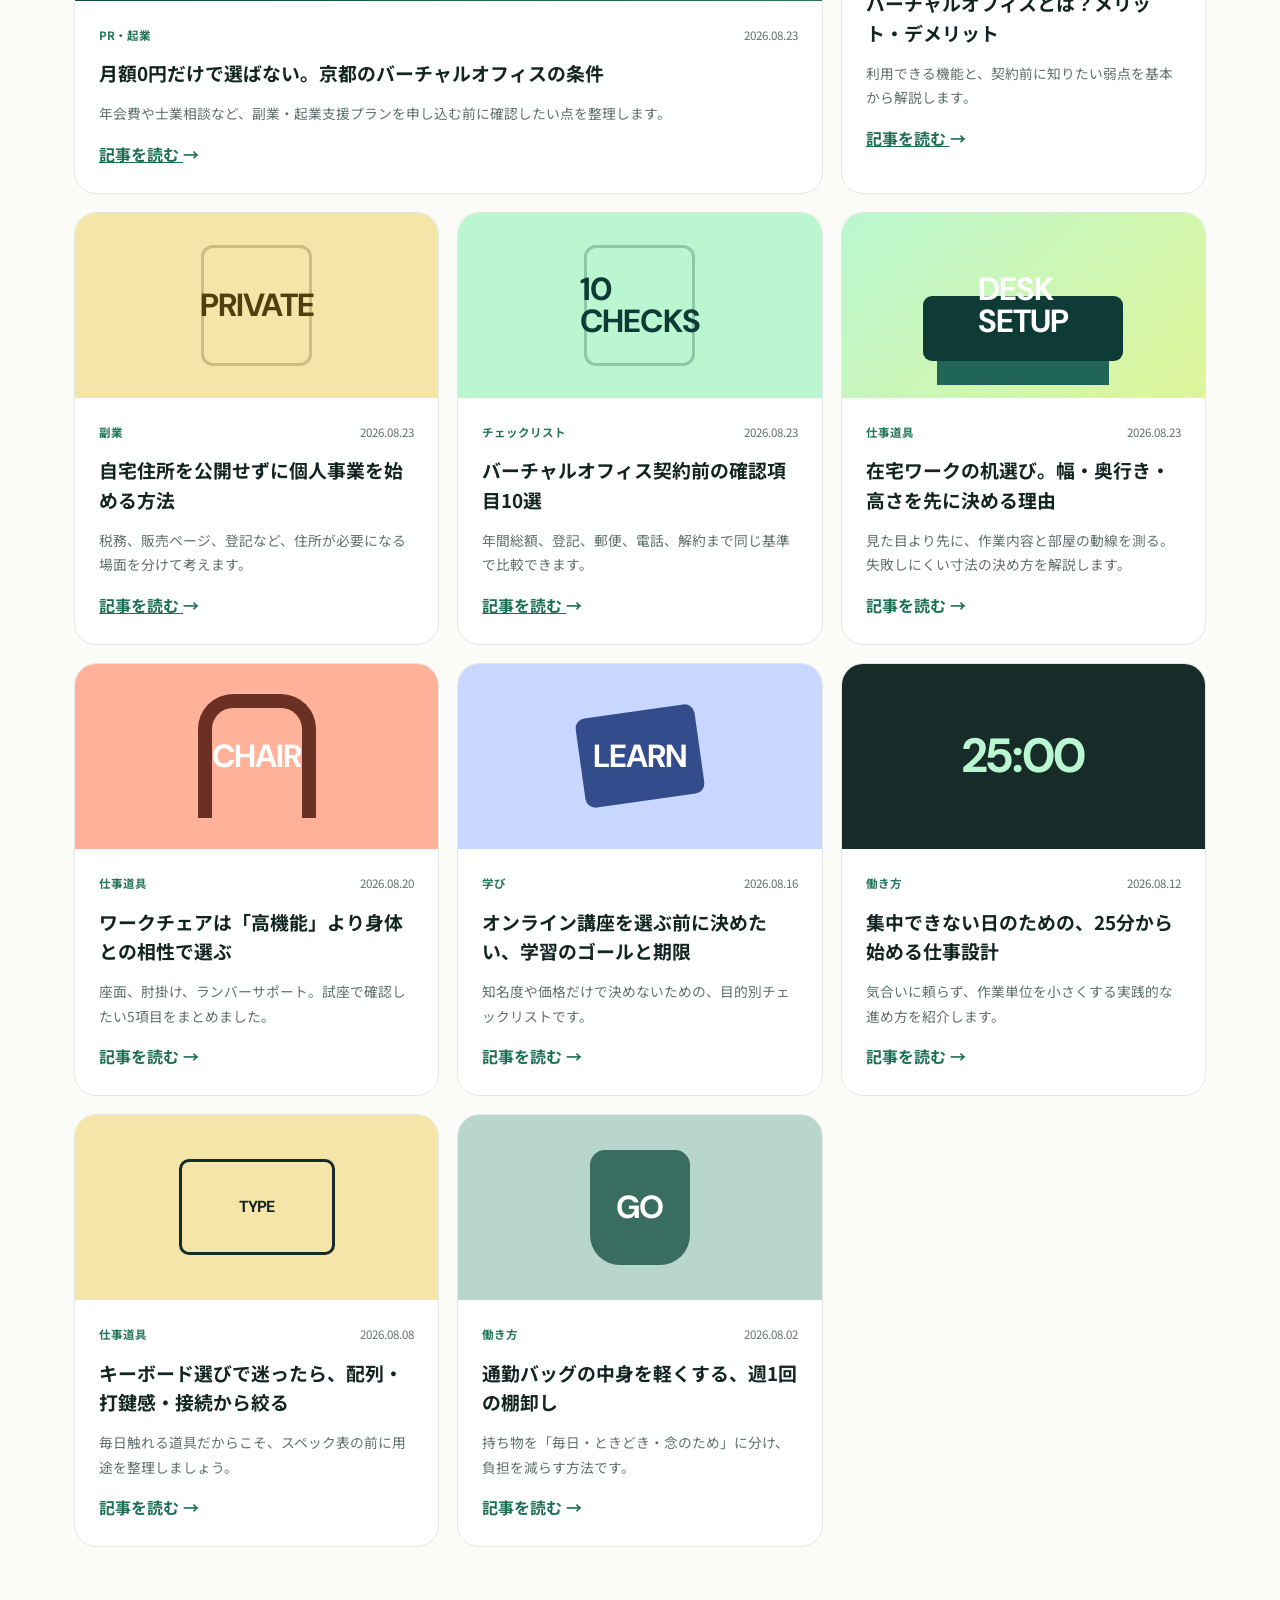
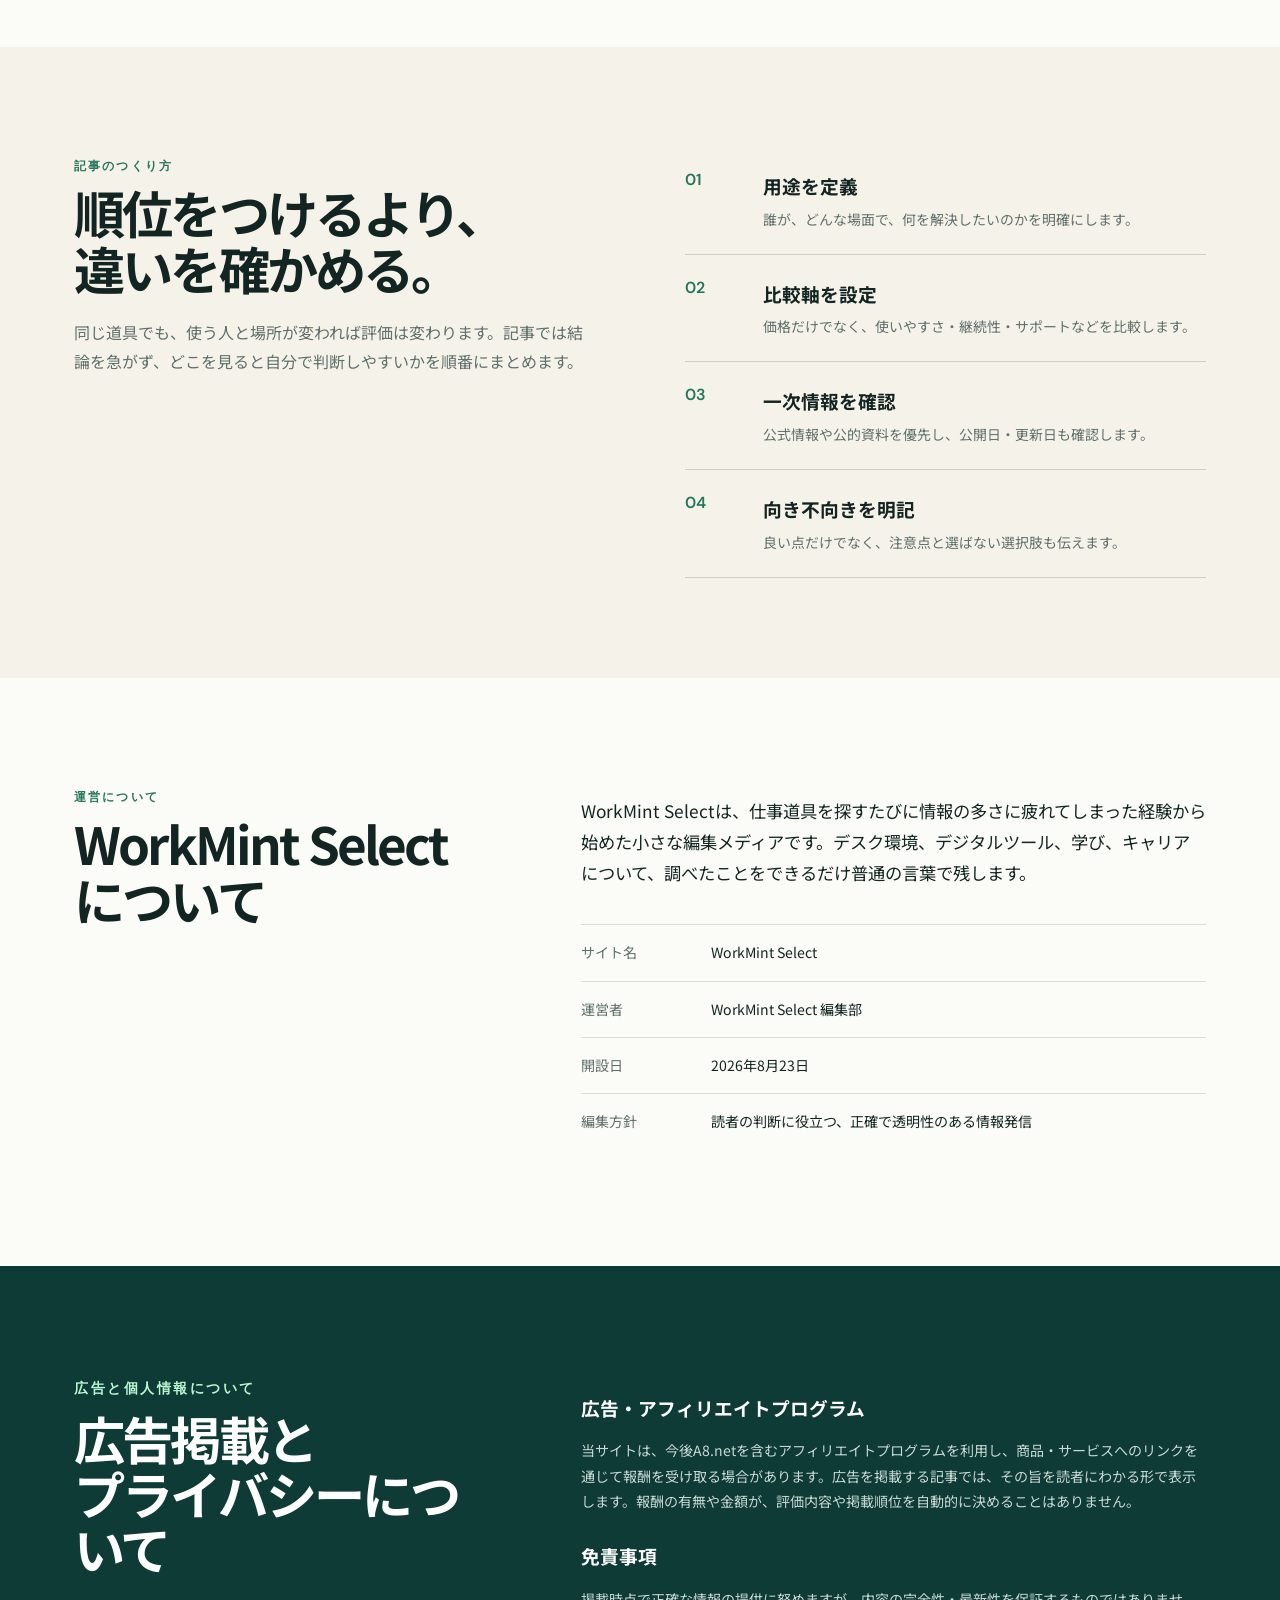
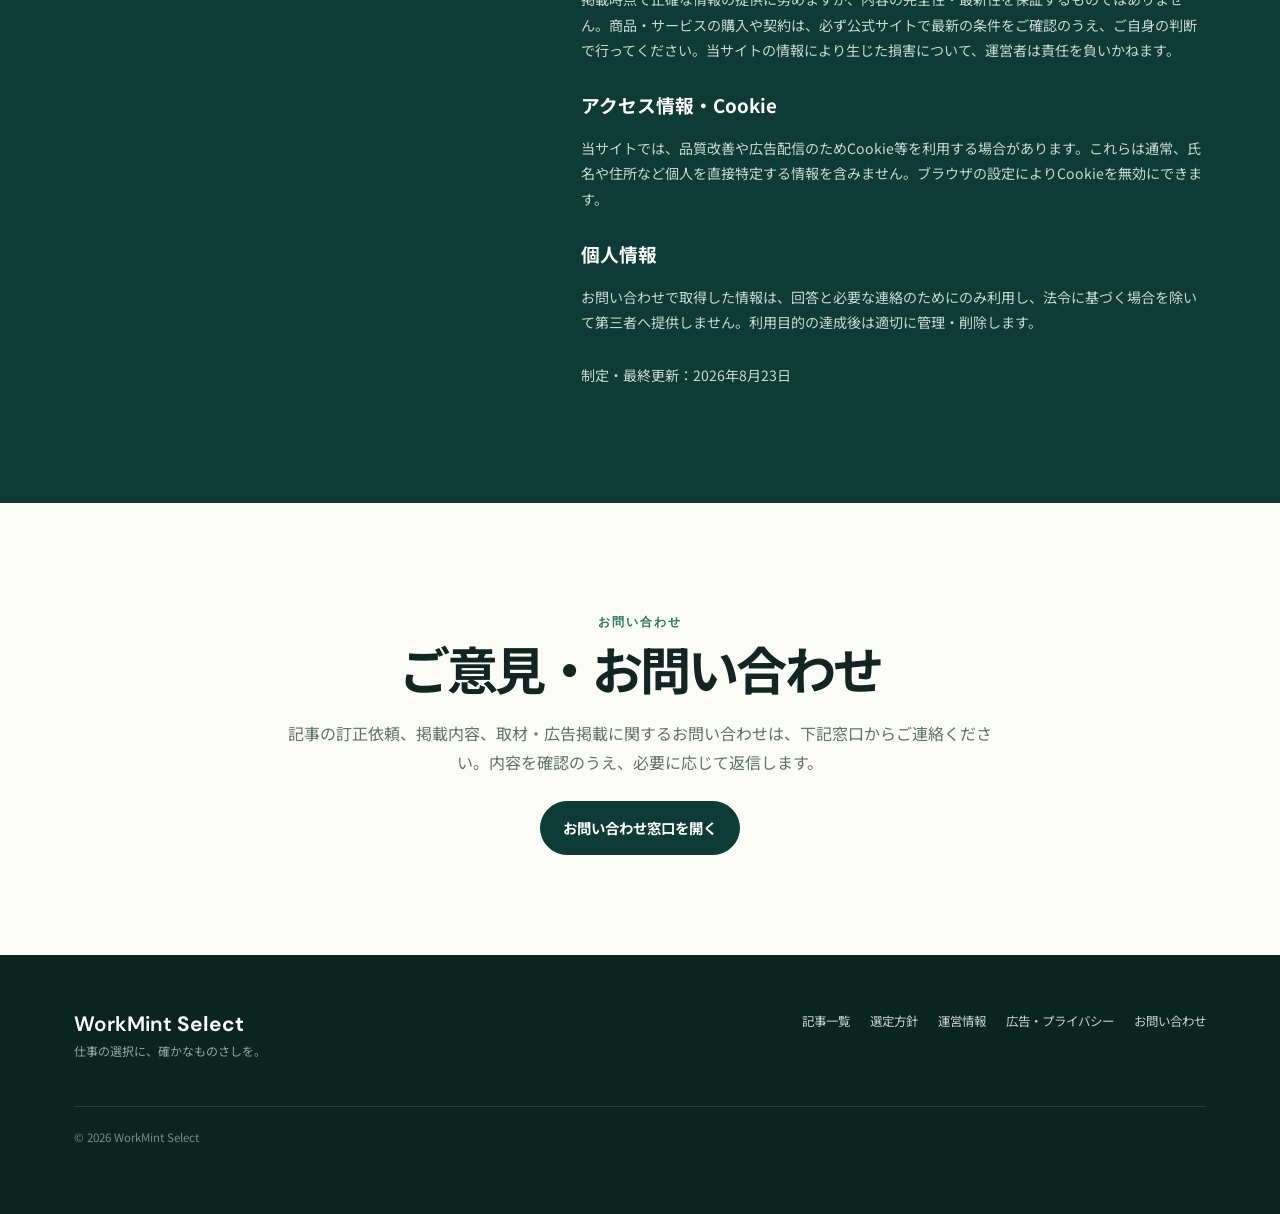
==== commit 8fa909eb: "Refine editorial voice and reduce template feel" ====
--- a/index.html
+++ b/index.html
@@ -33,33 +33,31 @@
   <main id="main">
     <section class="hero" id="top">
       <div class="hero-copy">
-        <p class="eyebrow">BETTER TOOLS, BETTER WORK.</p>
-        <h1>仕事の選択に、<br><em>確かなものさし</em>を。</h1>
-        <p class="lead">WorkMint Selectは、仕事道具・学び・働く環境を「何を基準に選ぶか」から考える実用メディアです。広告の有無にかかわらず、向く人・向かない人まで丁寧に整理します。</p>
+        <p class="issue-label">仕事まわりの、買う前ノート。</p>
+        <h1>道具を変える前に、<br>考えておきたいこと。</h1>
+        <p class="lead">机や椅子、キーボード、オンライン講座。仕事に使うものは、評判がいいだけでは選びきれません。WorkMint Selectでは、編集部が実際に迷った点を出発点に、選ぶときの基準を整理しています。</p>
         <div class="hero-actions">
-          <a class="button primary" href="#articles">新着記事を読む</a>
-          <a class="button secondary" href="#method">私たちの選び方</a>
+          <a class="button primary" href="#articles">記事を見る</a>
         </div>
       </div>
-      <div class="hero-visual" aria-label="仕事道具を整理した抽象的なイラスト">
-        <div class="mint-card card-a"><span>FOCUS</span><strong>01</strong></div>
-        <div class="mint-card card-b"><span>LEARN</span><strong>02</strong></div>
-        <div class="mint-card card-c"><span>SELECT</span><strong>03</strong></div>
-        <div class="orbit"></div>
-      </div>
+      <aside class="editor-note">
+        <p class="note-date">編集ノート　2026.08.23</p>
+        <p>最初の特集は、在宅ワークの環境づくりです。部屋の広さや体格によって答えが変わるものを、単純なランキングにせず紹介していきます。</p>
+        <a href="#about">このサイトについて →</a>
+      </aside>
     </section>
 
     <section class="promise">
-      <p>WorkMint Selectの約束</p>
-      <div><strong>基準を先に</strong><span>ランキングより、判断軸を伝えます</span></div>
-      <div><strong>弱点も書く</strong><span>メリットだけでなく注意点も明記</span></div>
-      <div><strong>広告を明示</strong><span>利害関係を隠さず運営します</span></div>
+      <p>記事を書くときに気をつけていること</p>
+      <div><strong>用途から考える</strong><span>人気より、自分の使い方に合うかどうか</span></div>
+      <div><strong>困る点も載せる</strong><span>買ってから気づきやすい注意点まで</span></div>
+      <div><strong>情報の日付を残す</strong><span>価格や仕様は公式サイトで再確認します</span></div>
     </section>
 
     <section class="section" id="articles">
       <div class="section-heading">
-        <div><p class="eyebrow">EDITOR'S NOTE</p><h2>働き方を整える記事</h2></div>
-        <p>買う前、始める前に知っておきたいことを、編集部の視点で整理しました。</p>
+        <div><p class="eyebrow">新着記事</p><h2>最近書いたもの</h2></div>
+        <p>編集部が日々の仕事で気になったテーマを、一つずつ調べています。</p>
       </div>
       <div class="filters" role="group" aria-label="記事カテゴリー">
         <button class="active" data-filter="all">すべて</button>
@@ -154,9 +152,9 @@
 
     <section class="section method-section" id="method">
       <div class="method-intro">
-        <p class="eyebrow">OUR METHOD</p>
-        <h2>「おすすめ」の前に、<br>選ぶ基準を。</h2>
-        <p>人によって最適解は違います。WorkMint Selectでは、次の4段階で情報を整理し、読者自身が納得して選べる記事を目指します。</p>
+        <p class="eyebrow">記事のつくり方</p>
+        <h2>順位をつけるより、<br>違いを確かめる。</h2>
+        <p>同じ道具でも、使う人と場所が変われば評価は変わります。記事では結論を急がず、どこを見ると自分で判断しやすいかを順番にまとめます。</p>
       </div>
       <ol class="method-list">
         <li><span>01</span><div><h3>用途を定義</h3><p>誰が、どんな場面で、何を解決したいのかを明確にします。</p></div></li>
@@ -168,11 +166,11 @@
 
     <section class="section about-section" id="about">
       <div>
-        <p class="eyebrow">ABOUT US</p>
+        <p class="eyebrow">運営について</p>
         <h2>WorkMint Selectについて</h2>
       </div>
       <div class="about-copy">
-        <p>WorkMint Selectは、働く人の小さな意思決定を支えるための情報メディアです。デスク環境、デジタルツール、学び、キャリアに関する情報を、できるだけ平易な言葉で届けます。</p>
+        <p>WorkMint Selectは、仕事道具を探すたびに情報の多さに疲れてしまった経験から始めた小さな編集メディアです。デスク環境、デジタルツール、学び、キャリアについて、調べたことをできるだけ普通の言葉で残します。</p>
         <dl>
           <div><dt>サイト名</dt><dd>WorkMint Select</dd></div>
           <div><dt>運営者</dt><dd>WorkMint Select 編集部</dd></div>
@@ -184,7 +182,7 @@
 
     <section class="disclosure" id="policy">
       <div>
-        <p class="eyebrow">TRANSPARENCY</p>
+        <p class="eyebrow">広告と個人情報について</p>
         <h2>広告掲載と<br>プライバシーについて</h2>
       </div>
       <div>
@@ -201,7 +199,7 @@
     </section>
 
     <section class="contact section" id="contact">
-      <p class="eyebrow">CONTACT</p>
+      <p class="eyebrow">お問い合わせ</p>
       <h2>ご意見・お問い合わせ</h2>
       <p>記事の訂正依頼、掲載内容、取材・広告掲載に関するお問い合わせは、下記窓口からご連絡ください。内容を確認のうえ、必要に応じて返信します。</p>
       <a class="button primary" href="https://github.com/workmint-tools/workmint-select/issues/new" target="_blank" rel="noopener noreferrer">お問い合わせ窓口を開く</a>
--- a/styles.css
+++ b/styles.css
@@ -19,3 +19,6 @@
 .art-office{background:linear-gradient(135deg,#0e3b35,#28775e);color:var(--mint)}.art-office:before{content:"";position:absolute;width:120px;height:105px;border:8px solid var(--mint);border-top-width:22px;border-radius:8px;opacity:.34}.art-office span{z-index:2}
 .article-page{max-width:900px;margin:auto;padding:80px 24px 110px}.article-page article{background:white;border:1px solid #e4e8e3;border-radius:28px;padding:clamp(28px,6vw,72px)}.article-page h1{font-size:clamp(2.1rem,5vw,4rem);line-height:1.25;letter-spacing:-.045em;margin:.5rem 0 1rem}.article-page h2{font-size:1.45rem;margin:2.7rem 0 .7rem}.article-page p,.article-page li{color:#455955}.article-label{color:#24765b!important;font-weight:700;font-size:.8rem}.article-date{font-size:.78rem}.article-lead{font-size:1.08rem}.fact-box,.cta-panel{margin:2.2rem 0;padding:24px;border-radius:18px;background:var(--cream)}.fact-box{border-left:5px solid #24765b}.fact-box p,.cta-panel p{margin:.4rem 0}.cta-panel{text-align:center;background:#e6f7eb}.cta-panel .button{margin-top:14px}.source-note{border-top:1px solid var(--line);margin-top:3rem}.source-note p{font-size:.85rem}.back-link{text-align:center;margin-top:28px}.back-link a{color:#1d6f55;font-weight:700}
 @media(max-width:540px){.article-page{padding:35px 14px 75px}.article-page article{padding:28px 20px;border-radius:20px}}
+
+.art-guide{background:#c8d7ff;color:#223b72}.art-address{background:#f6e5a9;color:#523f10}.art-check{background:#baf7d0;color:#0e3b35}.art-guide:before,.art-address:before,.art-check:before{content:"";position:absolute;width:105px;height:115px;border:3px solid currentColor;border-radius:12px;opacity:.25}.art-guide span,.art-address span,.art-check span{z-index:2}
+.related-links{margin-top:3rem;padding:24px;border-radius:18px;background:#f5f2e9}.related-links h2{margin-top:0}.related-links a{color:#1d6f55;font-weight:700}.check-list li{margin-bottom:1rem}
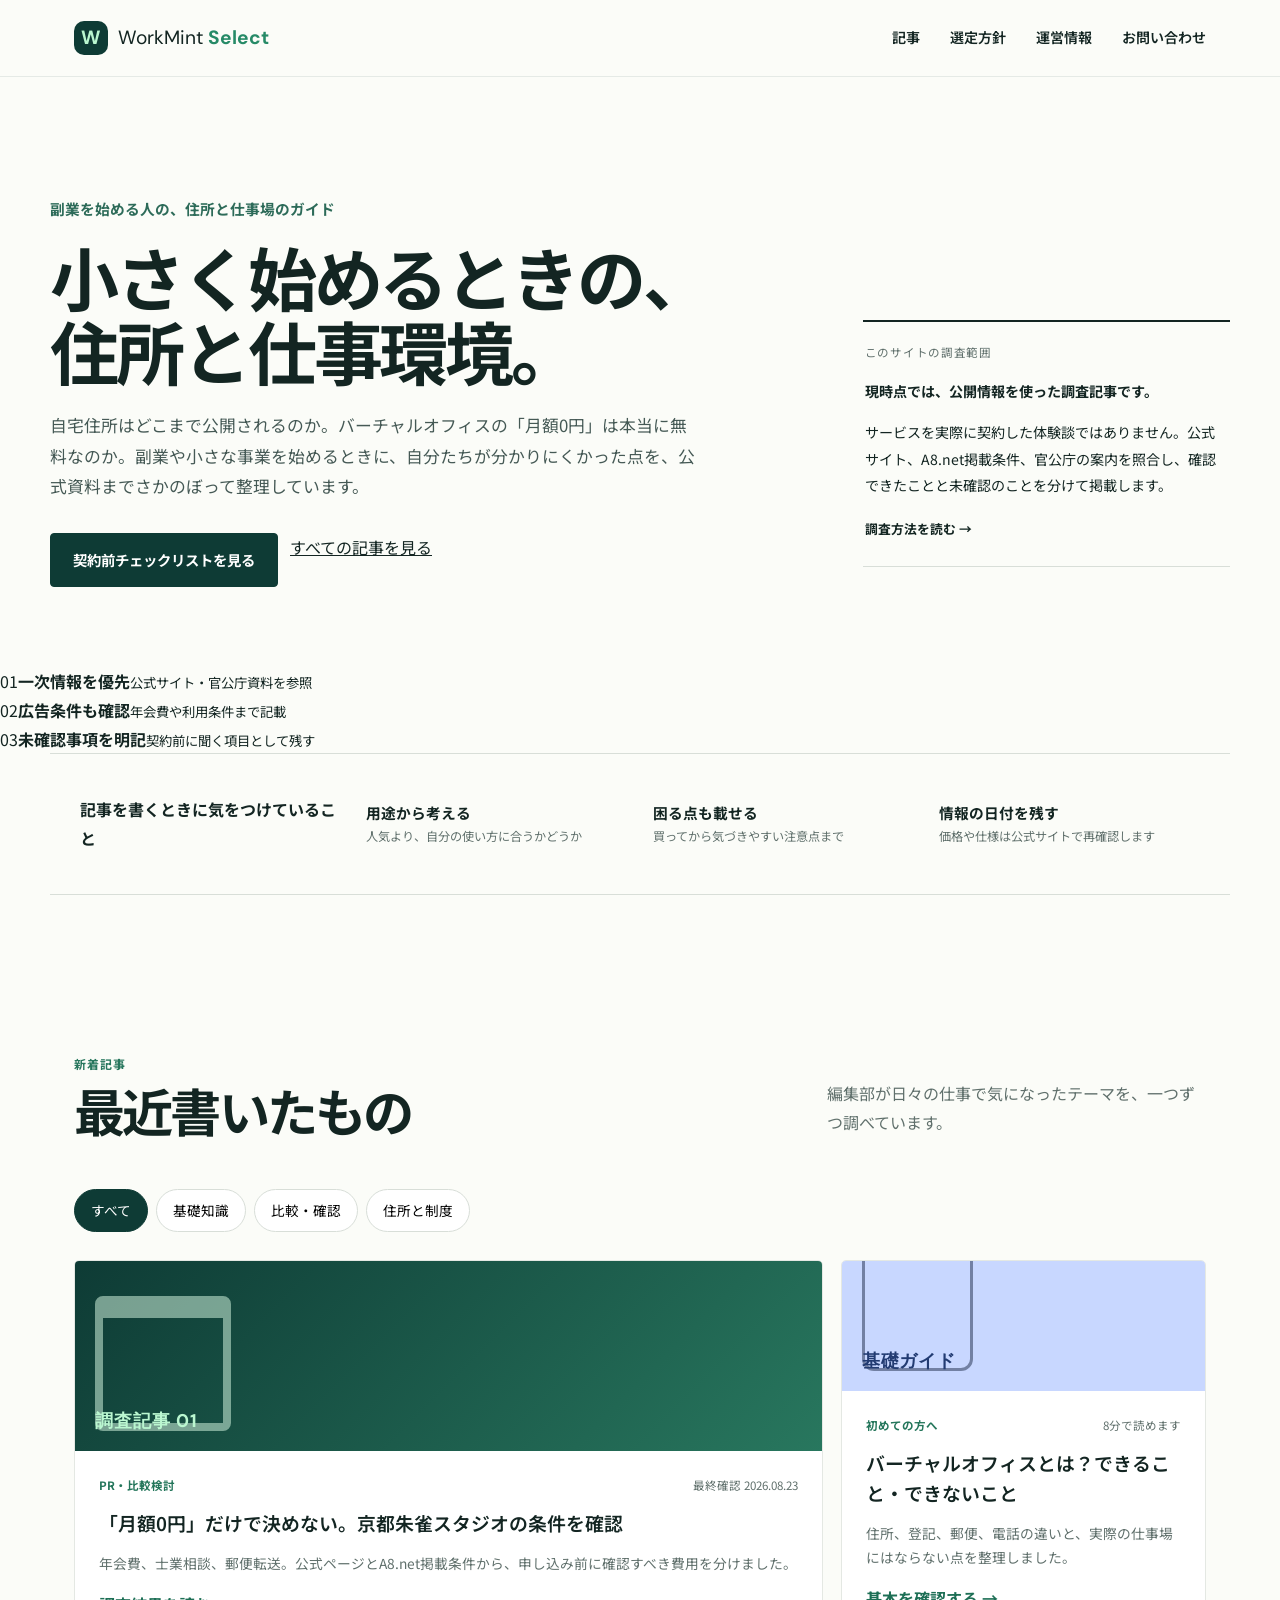
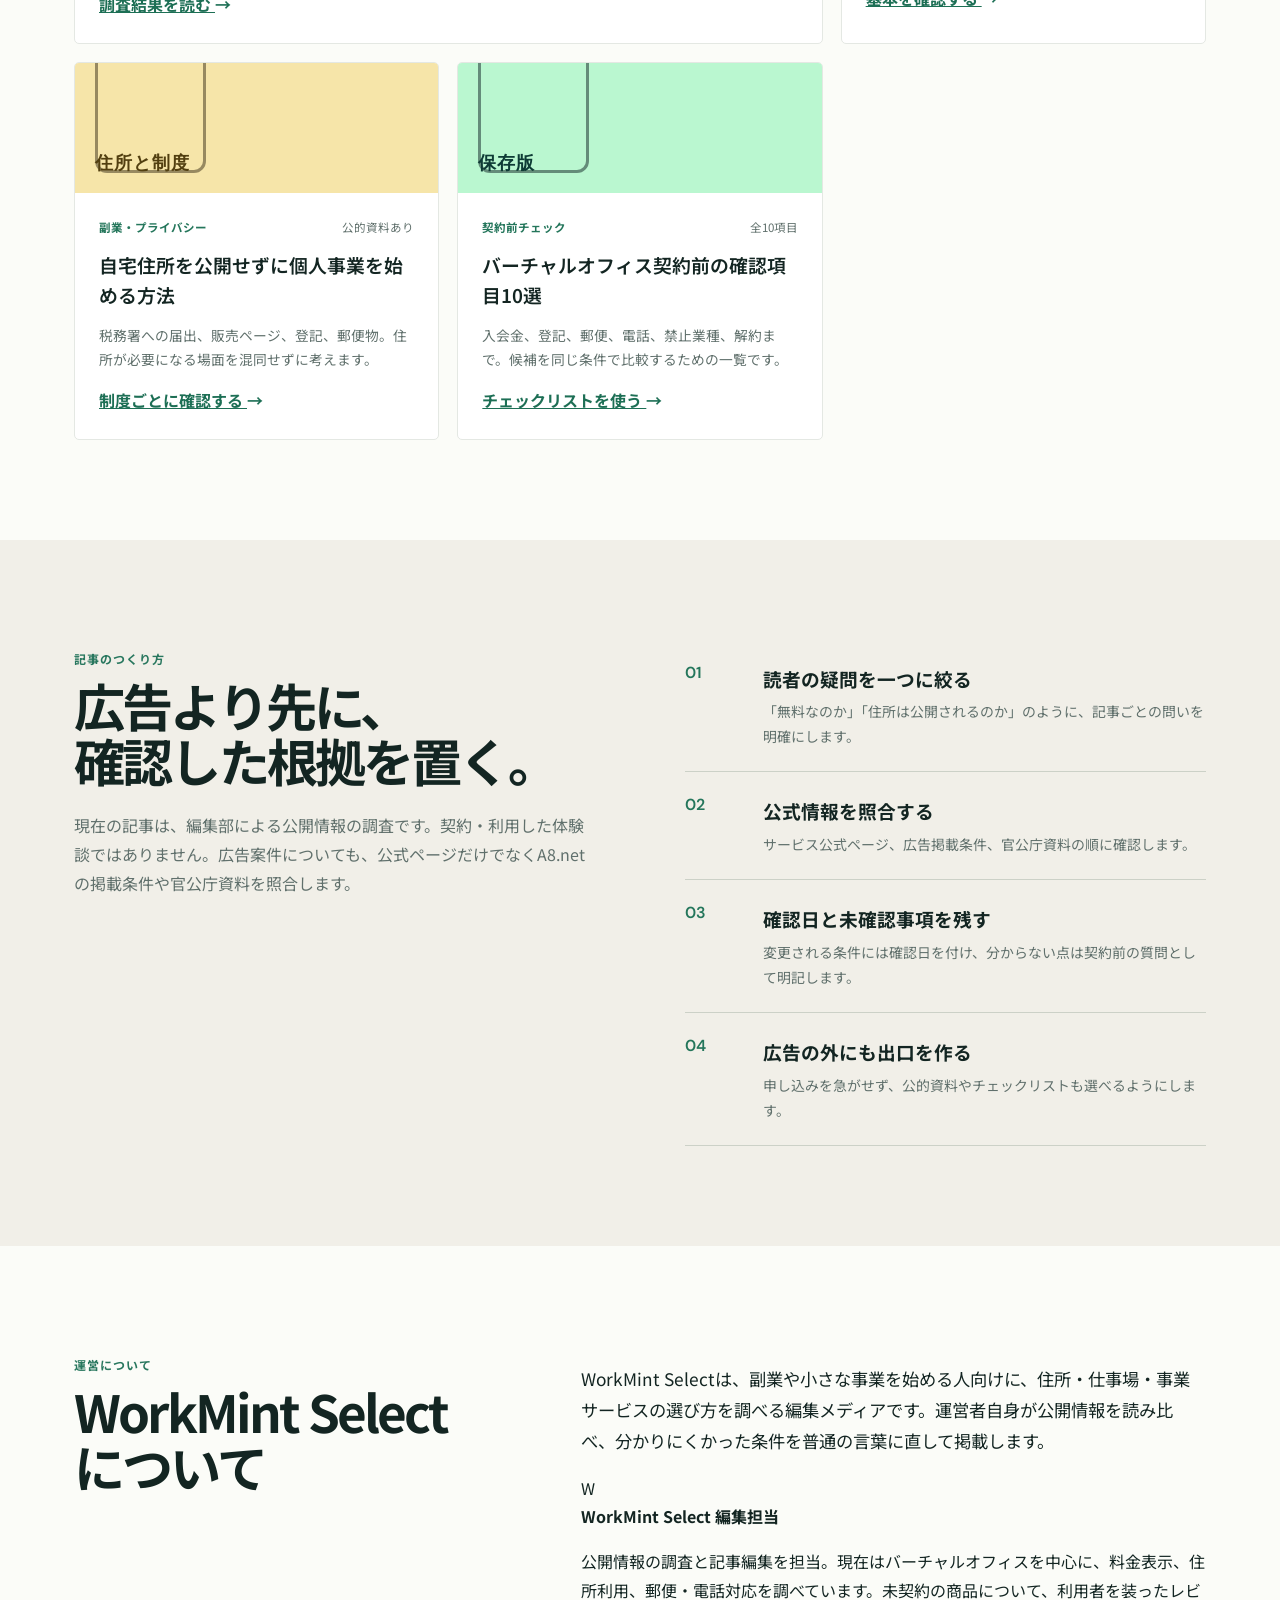
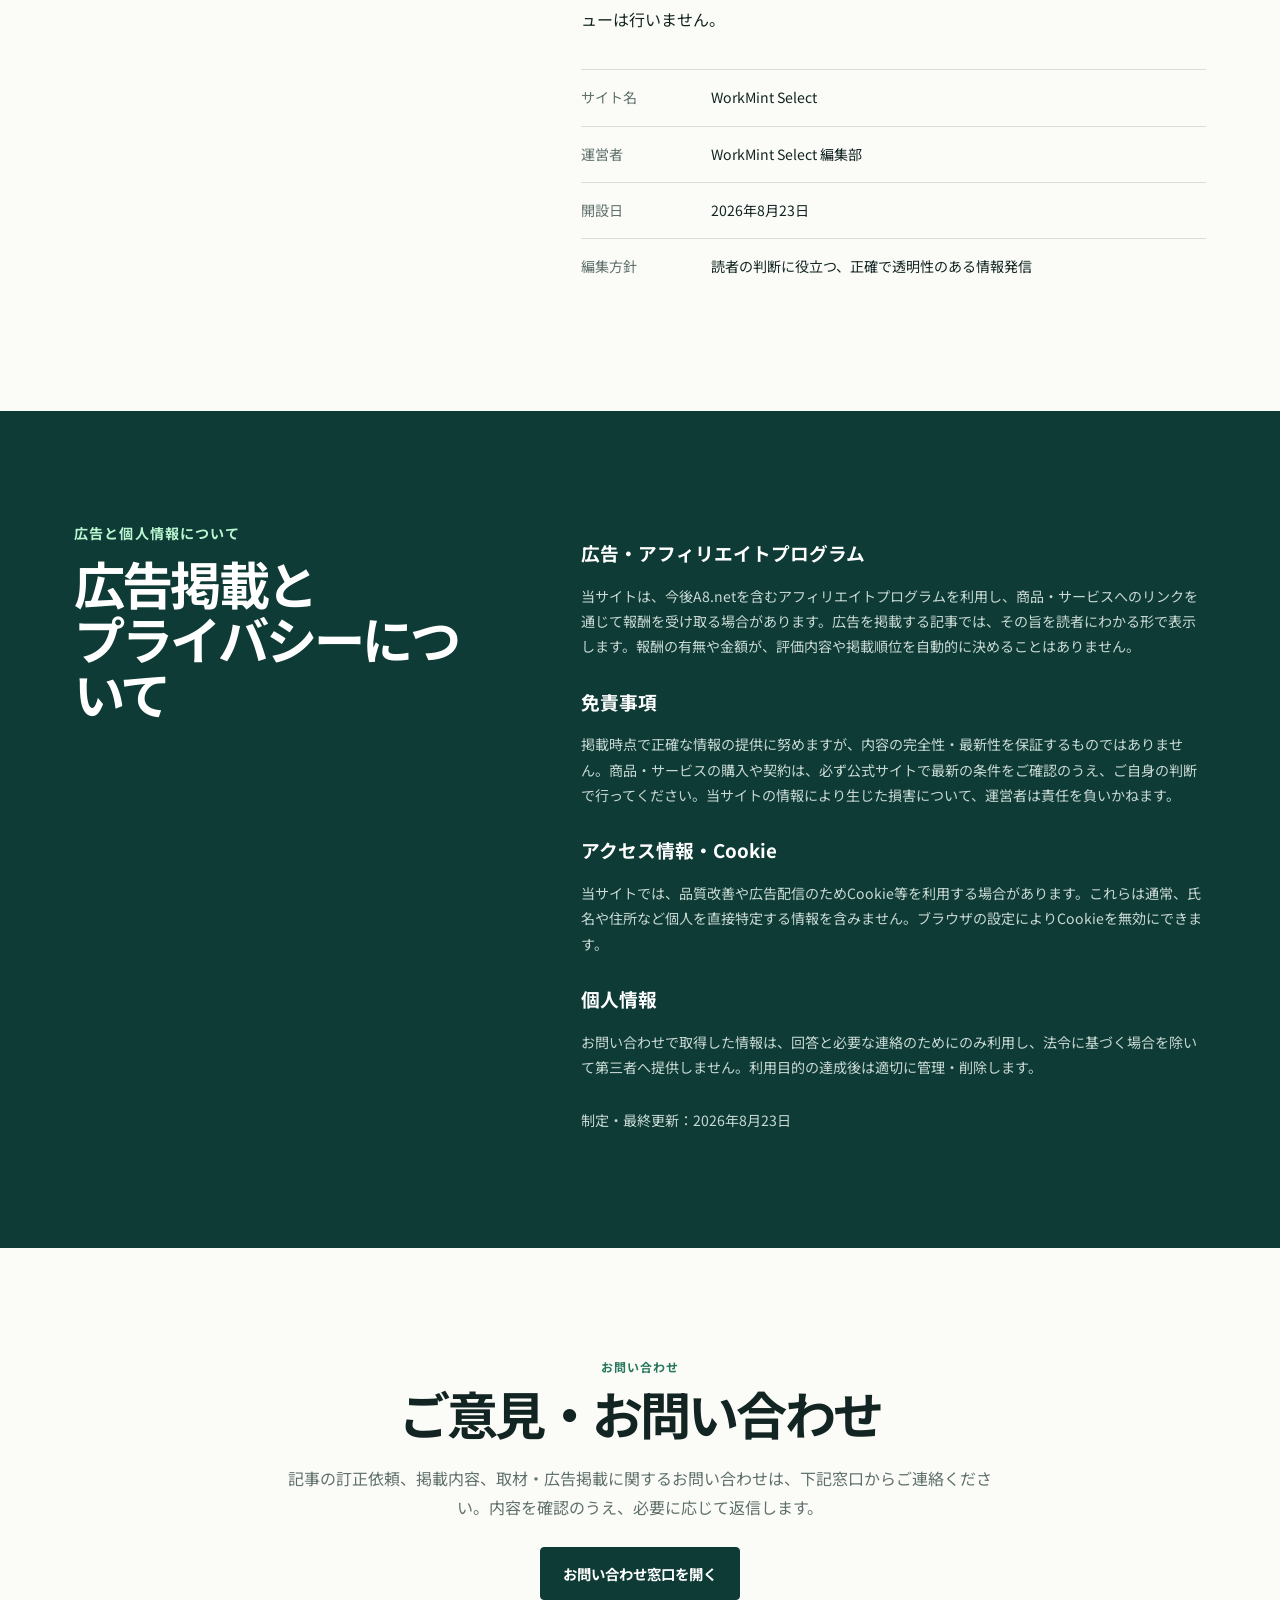
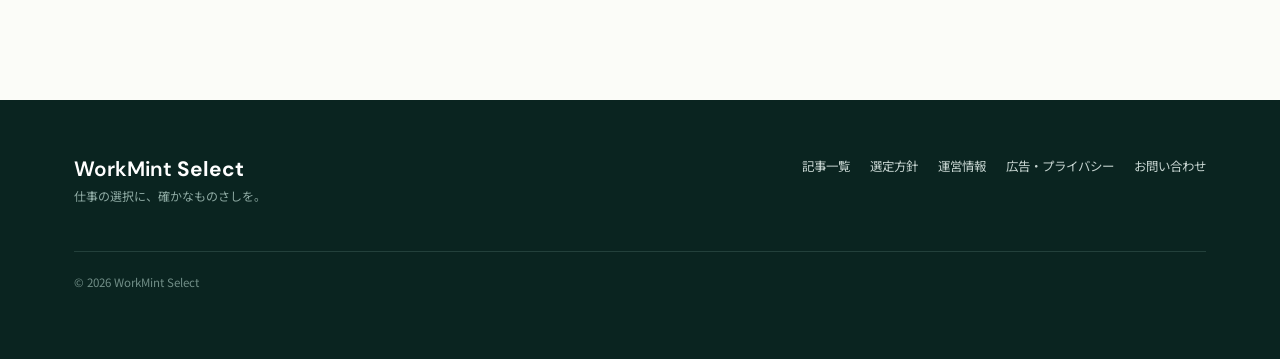
==== commit 0dc3bb1f: "Focus site on small-business setup and add trust signals" ====
--- a/index.html
+++ b/index.html
@@ -31,23 +31,7 @@
   </header>
 
   <main id="main">
-    <section class="hero" id="top">
-      <div class="hero-copy">
-        <p class="issue-label">仕事まわりの、買う前ノート。</p>
-        <h1>道具を変える前に、<br>考えておきたいこと。</h1>
-        <p class="lead">机や椅子、キーボード、オンライン講座。仕事に使うものは、評判がいいだけでは選びきれません。WorkMint Selectでは、編集部が実際に迷った点を出発点に、選ぶときの基準を整理しています。</p>
-        <div class="hero-actions">
-          <a class="button primary" href="#articles">記事を見る</a>
-        </div>
-      </div>
-      <aside class="editor-note">
-        <p class="note-date">編集ノート　2026.08.23</p>
-        <p>最初の特集は、在宅ワークの環境づくりです。部屋の広さや体格によって答えが変わるものを、単純なランキングにせず紹介していきます。</p>
-        <a href="#about">このサイトについて →</a>
-      </aside>
-    </section>
-
-    <section class="promise">
+    <section class="hero" id="top"><div class="hero-copy"><p class="issue-label">副業を始める人の、住所と仕事場のガイド</p><h1>小さく始めるときの、<br>住所と仕事環境。</h1><p class="lead">自宅住所はどこまで公開されるのか。バーチャルオフィスの「月額0円」は本当に無料なのか。副業や小さな事業を始めるときに、自分たちが分かりにくかった点を、公式資料までさかのぼって整理しています。</p><div class="hero-actions"><a class="button primary" href="articles/virtual-office-checklist.html">契約前チェックリストを見る</a><a class="plain-link" href="#articles">すべての記事を見る</a></div></div><aside class="editor-note"><p class="note-date">このサイトの調査範囲</p><p><strong>現時点では、公開情報を使った調査記事です。</strong></p><p>サービスを実際に契約した体験談ではありません。公式サイト、A8.net掲載条件、官公庁の案内を照合し、確認できたことと未確認のことを分けて掲載します。</p><a href="#method">調査方法を読む →</a></aside></section><section class="evidence-strip" aria-label="記事の確認方針"><div><span>01</span><strong>一次情報を優先</strong><small>公式サイト・官公庁資料を参照</small></div><div><span>02</span><strong>広告条件も確認</strong><small>年会費や利用条件まで記載</small></div><div><span>03</span><strong>未確認事項を明記</strong><small>契約前に聞く項目として残す</small></div></section><section class="promise">
       <p>記事を書くときに気をつけていること</p>
       <div><strong>用途から考える</strong><span>人気より、自分の使い方に合うかどうか</span></div>
       <div><strong>困る点も載せる</strong><span>買ってから気づきやすい注意点まで</span></div>
@@ -59,109 +43,18 @@
         <div><p class="eyebrow">新着記事</p><h2>最近書いたもの</h2></div>
         <p>編集部が日々の仕事で気になったテーマを、一つずつ調べています。</p>
       </div>
-      <div class="filters" role="group" aria-label="記事カテゴリー">
-        <button class="active" data-filter="all">すべて</button>
-        <button data-filter="tool">仕事道具</button>
-        <button data-filter="learn">学び</button>
-        <button data-filter="work">働き方</button>
-      </div>
-      <div class="article-grid">
-        <article class="article-card featured" data-category="work">
-          <div class="card-art art-office"><span>START<br>SMALL</span></div>
-          <div class="card-body">
-            <p class="meta"><span>PR・起業</span><time datetime="2026-08-23">2026.08.23</time></p>
-            <h3>月額0円だけで選ばない。京都のバーチャルオフィスの条件</h3>
-            <p>年会費や士業相談など、副業・起業支援プランを申し込む前に確認したい点を整理します。</p>
-            <a class="text-link" href="articles/virtual-office-kyoto.html">記事を読む <span>→</span></a>
-          </div>
-        </article>
-        <article class="article-card" data-category="work">
-          <div class="card-art art-guide"><span>GUIDE</span></div><div class="card-body">
-            <p class="meta"><span>起業</span><time datetime="2026-08-23">2026.08.23</time></p>
-            <h3>バーチャルオフィスとは？メリット・デメリット</h3><p>利用できる機能と、契約前に知りたい弱点を基本から解説します。</p>
-            <a class="text-link" href="articles/virtual-office-basics.html">記事を読む <span>→</span></a>
-          </div></article>
-        <article class="article-card" data-category="work">
-          <div class="card-art art-address"><span>PRIVATE</span></div><div class="card-body">
-            <p class="meta"><span>副業</span><time datetime="2026-08-23">2026.08.23</time></p>
-            <h3>自宅住所を公開せずに個人事業を始める方法</h3><p>税務、販売ページ、登記など、住所が必要になる場面を分けて考えます。</p>
-            <a class="text-link" href="articles/protect-home-address.html">記事を読む <span>→</span></a>
-          </div></article>
-        <article class="article-card" data-category="work">
-          <div class="card-art art-check"><span>10<br>CHECKS</span></div><div class="card-body">
-            <p class="meta"><span>チェックリスト</span><time datetime="2026-08-23">2026.08.23</time></p>
-            <h3>バーチャルオフィス契約前の確認項目10選</h3><p>年間総額、登記、郵便、電話、解約まで同じ基準で比較できます。</p>
-            <a class="text-link" href="articles/virtual-office-checklist.html">記事を読む <span>→</span></a>
-          </div></article>
-        <article class="article-card" data-category="tool">
-          <div class="card-art art-desk"><span>DESK<br>SETUP</span></div>
-          <div class="card-body">
-            <p class="meta"><span>仕事道具</span><time datetime="2026-08-23">2026.08.23</time></p>
-            <h3>在宅ワークの机選び。幅・奥行き・高さを先に決める理由</h3>
-            <p>見た目より先に、作業内容と部屋の動線を測る。失敗しにくい寸法の決め方を解説します。</p>
-            <button class="text-link" data-open="desk">記事を読む <span>→</span></button>
-          </div>
-        </article>
-        <article class="article-card" data-category="tool">
-          <div class="card-art art-chair"><span>CHAIR</span></div>
-          <div class="card-body">
-            <p class="meta"><span>仕事道具</span><time datetime="2026-08-20">2026.08.20</time></p>
-            <h3>ワークチェアは「高機能」より身体との相性で選ぶ</h3>
-            <p>座面、肘掛け、ランバーサポート。試座で確認したい5項目をまとめました。</p>
-            <button class="text-link" data-open="chair">記事を読む <span>→</span></button>
-          </div>
-        </article>
-        <article class="article-card" data-category="learn">
-          <div class="card-art art-learn"><span>LEARN</span></div>
-          <div class="card-body">
-            <p class="meta"><span>学び</span><time datetime="2026-08-16">2026.08.16</time></p>
-            <h3>オンライン講座を選ぶ前に決めたい、学習のゴールと期限</h3>
-            <p>知名度や価格だけで決めないための、目的別チェックリストです。</p>
-            <button class="text-link" data-open="course">記事を読む <span>→</span></button>
-          </div>
-        </article>
-        <article class="article-card" data-category="work">
-          <div class="card-art art-time"><span>25:00</span></div>
-          <div class="card-body">
-            <p class="meta"><span>働き方</span><time datetime="2026-08-12">2026.08.12</time></p>
-            <h3>集中できない日のための、25分から始める仕事設計</h3>
-            <p>気合いに頼らず、作業単位を小さくする実践的な進め方を紹介します。</p>
-            <button class="text-link" data-open="focus">記事を読む <span>→</span></button>
-          </div>
-        </article>
-        <article class="article-card" data-category="tool">
-          <div class="card-art art-key"><span>TYPE</span></div>
-          <div class="card-body">
-            <p class="meta"><span>仕事道具</span><time datetime="2026-08-08">2026.08.08</time></p>
-            <h3>キーボード選びで迷ったら、配列・打鍵感・接続から絞る</h3>
-            <p>毎日触れる道具だからこそ、スペック表の前に用途を整理しましょう。</p>
-            <button class="text-link" data-open="keyboard">記事を読む <span>→</span></button>
-          </div>
-        </article>
-        <article class="article-card" data-category="work">
-          <div class="card-art art-bag"><span>GO</span></div>
-          <div class="card-body">
-            <p class="meta"><span>働き方</span><time datetime="2026-08-02">2026.08.02</time></p>
-            <h3>通勤バッグの中身を軽くする、週1回の棚卸し</h3>
-            <p>持ち物を「毎日・ときどき・念のため」に分け、負担を減らす方法です。</p>
-            <button class="text-link" data-open="bag">記事を読む <span>→</span></button>
-          </div>
-        </article>
-      </div>
-    </section>
+      <div class="filters" role="group" aria-label="記事カテゴリー"><button class="active" data-filter="all">すべて</button><button data-filter="start">基礎知識</button><button data-filter="compare">比較・確認</button><button data-filter="privacy">住所と制度</button></div><div class="article-grid focused-grid">
+<article class="article-card featured" data-category="compare"><div class="card-art art-office"><span>調査記事 01</span></div><div class="card-body"><p class="meta"><span>PR・比較検討</span><time datetime="2026-08-23">最終確認 2026.08.23</time></p><h3>「月額0円」だけで決めない。京都朱雀スタジオの条件を確認</h3><p>年会費、士業相談、郵便転送。公式ページとA8.net掲載条件から、申し込み前に確認すべき費用を分けました。</p><a class="text-link" href="articles/virtual-office-kyoto.html">調査結果を読む <span>→</span></a></div></article>
+<article class="article-card" data-category="start"><div class="card-art art-guide"><span>基礎ガイド</span></div><div class="card-body"><p class="meta"><span>初めての方へ</span><time datetime="2026-08-23">8分で読めます</time></p><h3>バーチャルオフィスとは？できること・できないこと</h3><p>住所、登記、郵便、電話の違いと、実際の仕事場にはならない点を整理しました。</p><a class="text-link" href="articles/virtual-office-basics.html">基本を確認する <span>→</span></a></div></article>
+<article class="article-card" data-category="privacy"><div class="card-art art-address"><span>住所と制度</span></div><div class="card-body"><p class="meta"><span>副業・プライバシー</span><time datetime="2026-08-23">公的資料あり</time></p><h3>自宅住所を公開せずに個人事業を始める方法</h3><p>税務署への届出、販売ページ、登記、郵便物。住所が必要になる場面を混同せずに考えます。</p><a class="text-link" href="articles/protect-home-address.html">制度ごとに確認する <span>→</span></a></div></article>
+<article class="article-card" data-category="compare"><div class="card-art art-check"><span>保存版</span></div><div class="card-body"><p class="meta"><span>契約前チェック</span><time datetime="2026-08-23">全10項目</time></p><h3>バーチャルオフィス契約前の確認項目10選</h3><p>入会金、登記、郵便、電話、禁止業種、解約まで。候補を同じ条件で比較するための一覧です。</p><a class="text-link" href="articles/virtual-office-checklist.html">チェックリストを使う <span>→</span></a></div></article></div></section>
 
     <section class="section method-section" id="method">
       <div class="method-intro">
         <p class="eyebrow">記事のつくり方</p>
-        <h2>順位をつけるより、<br>違いを確かめる。</h2>
-        <p>同じ道具でも、使う人と場所が変われば評価は変わります。記事では結論を急がず、どこを見ると自分で判断しやすいかを順番にまとめます。</p>
+        <h2>広告より先に、<br>確認した根拠を置く。</h2><p>現在の記事は、編集部による公開情報の調査です。契約・利用した体験談ではありません。広告案件についても、公式ページだけでなくA8.netの掲載条件や官公庁資料を照合します。</p>
       </div>
-      <ol class="method-list">
-        <li><span>01</span><div><h3>用途を定義</h3><p>誰が、どんな場面で、何を解決したいのかを明確にします。</p></div></li>
-        <li><span>02</span><div><h3>比較軸を設定</h3><p>価格だけでなく、使いやすさ・継続性・サポートなどを比較します。</p></div></li>
-        <li><span>03</span><div><h3>一次情報を確認</h3><p>公式情報や公的資料を優先し、公開日・更新日も確認します。</p></div></li>
-        <li><span>04</span><div><h3>向き不向きを明記</h3><p>良い点だけでなく、注意点と選ばない選択肢も伝えます。</p></div></li>
-      </ol>
+      <ol class="method-list"><li><span>01</span><div><h3>読者の疑問を一つに絞る</h3><p>「無料なのか」「住所は公開されるのか」のように、記事ごとの問いを明確にします。</p></div></li><li><span>02</span><div><h3>公式情報を照合する</h3><p>サービス公式ページ、広告掲載条件、官公庁資料の順に確認します。</p></div></li><li><span>03</span><div><h3>確認日と未確認事項を残す</h3><p>変更される条件には確認日を付け、分からない点は契約前の質問として明記します。</p></div></li><li><span>04</span><div><h3>広告の外にも出口を作る</h3><p>申し込みを急がせず、公的資料やチェックリストも選べるようにします。</p></div></li></ol>
     </section>
 
     <section class="section about-section" id="about">
@@ -170,7 +63,7 @@
         <h2>WorkMint Selectについて</h2>
       </div>
       <div class="about-copy">
-        <p>WorkMint Selectは、仕事道具を探すたびに情報の多さに疲れてしまった経験から始めた小さな編集メディアです。デスク環境、デジタルツール、学び、キャリアについて、調べたことをできるだけ普通の言葉で残します。</p>
+        <p>WorkMint Selectは、副業や小さな事業を始める人向けに、住所・仕事場・事業サービスの選び方を調べる編集メディアです。運営者自身が公開情報を読み比べ、分かりにくかった条件を普通の言葉に直して掲載します。</p><div class="author-card"><div class="author-initial">W</div><div><strong>WorkMint Select 編集担当</strong><p>公開情報の調査と記事編集を担当。現在はバーチャルオフィスを中心に、料金表示、住所利用、郵便・電話対応を調べています。未契約の商品について、利用者を装ったレビューは行いません。</p></div></div><p></p>
         <dl>
           <div><dt>サイト名</dt><dd>WorkMint Select</dd></div>
           <div><dt>運営者</dt><dd>WorkMint Select 編集部</dd></div>
--- a/styles.css
+++ b/styles.css
@@ -22,3 +22,26 @@
 
 .art-guide{background:#c8d7ff;color:#223b72}.art-address{background:#f6e5a9;color:#523f10}.art-check{background:#baf7d0;color:#0e3b35}.art-guide:before,.art-address:before,.art-check:before{content:"";position:absolute;width:105px;height:115px;border:3px solid currentColor;border-radius:12px;opacity:.25}.art-guide span,.art-address span,.art-check span{z-index:2}
 .related-links{margin-top:3rem;padding:24px;border-radius:18px;background:#f5f2e9}.related-links h2{margin-top:0}.related-links a{color:#1d6f55;font-weight:700}.check-list li{margin-bottom:1rem}
+
+
+/* 2026-08-23 editorial refresh */
+.issue-label{font-size:.92rem;font-weight:700;color:#2d6b59;margin:0 0 1rem}
+.hero{grid-template-columns:1.35fr .65fr;min-height:590px;align-items:end}
+.hero h1{font-size:clamp(2.7rem,5.4vw,5.35rem);letter-spacing:-.045em}
+.hero h1 em:after{display:none}
+.editor-note{border-top:2px solid var(--ink);border-bottom:1px solid var(--line);padding:20px 2px 24px;margin-bottom:20px}
+.editor-note .note-date{font-size:.72rem;letter-spacing:.06em;color:var(--muted);margin:0 0 13px}
+.editor-note p{font-size:.88rem;line-height:1.9}
+.editor-note a{font-size:.8rem;font-weight:700;text-decoration:none}
+.eyebrow{font-family:"Noto Sans JP",sans-serif;text-transform:none;letter-spacing:.08em}
+.card-art{height:130px;justify-content:flex-start;align-items:flex-end;padding:20px;font-size:1.15rem;letter-spacing:.05em}
+.featured .card-art{height:190px}
+.card-art:before,.card-art:after{opacity:.55;filter:saturate(.55)}
+.art-desk,.art-chair,.art-learn,.art-time,.art-key,.art-bag{background:#e8ece5;color:#35544c}
+.art-chair{background:#eee6df}.art-learn{background:#e3e7ec}.art-time{background:#dfe7e3}.art-key{background:#ece8d9}.art-bag{background:#dde7e1}
+.article-card{border-radius:5px;box-shadow:none}
+.article-card:hover{transform:none;box-shadow:0 8px 24px rgba(16,49,43,.07)}
+.card-body h3{font-family:"Noto Sans JP",sans-serif;font-weight:600}
+.button{border-radius:4px}
+.method-section{background:#f1efe8}
+@media(max-width:800px){.hero{grid-template-columns:1fr;align-items:start}.editor-note{margin-top:5px}}
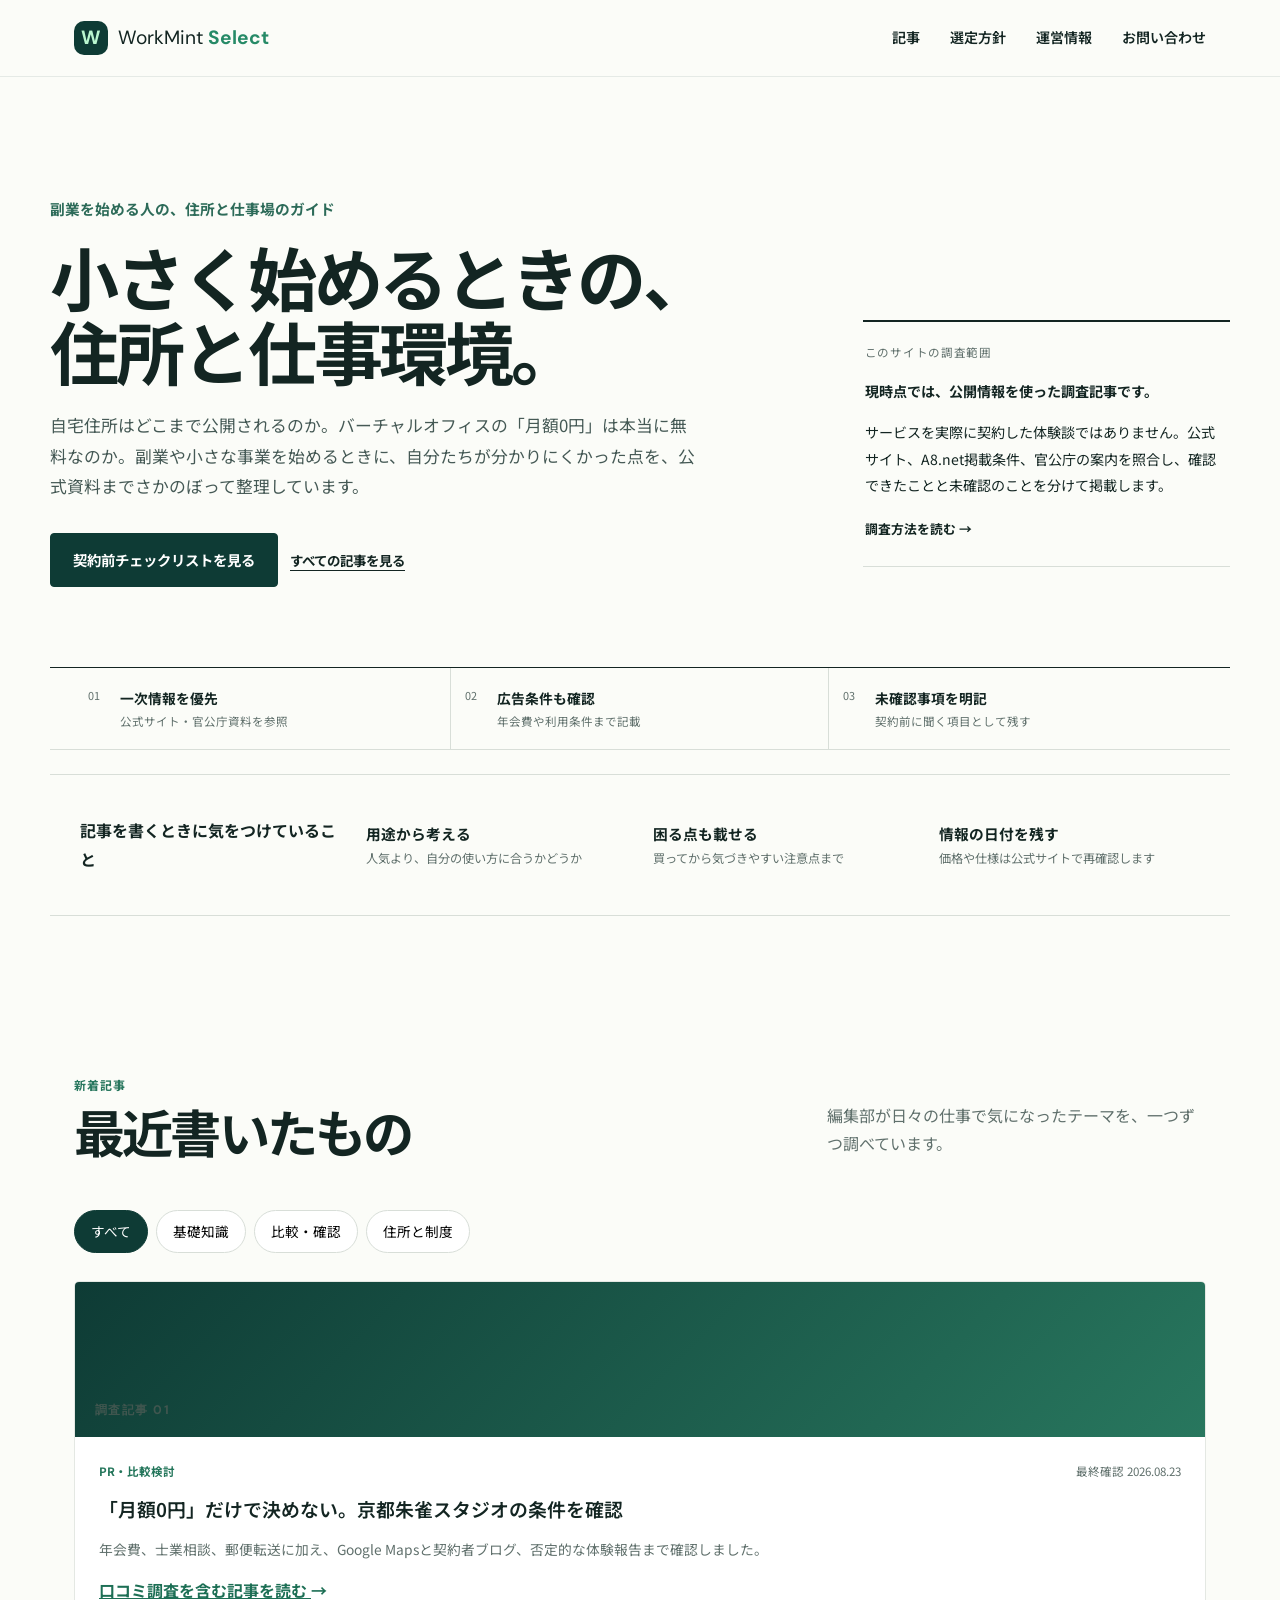
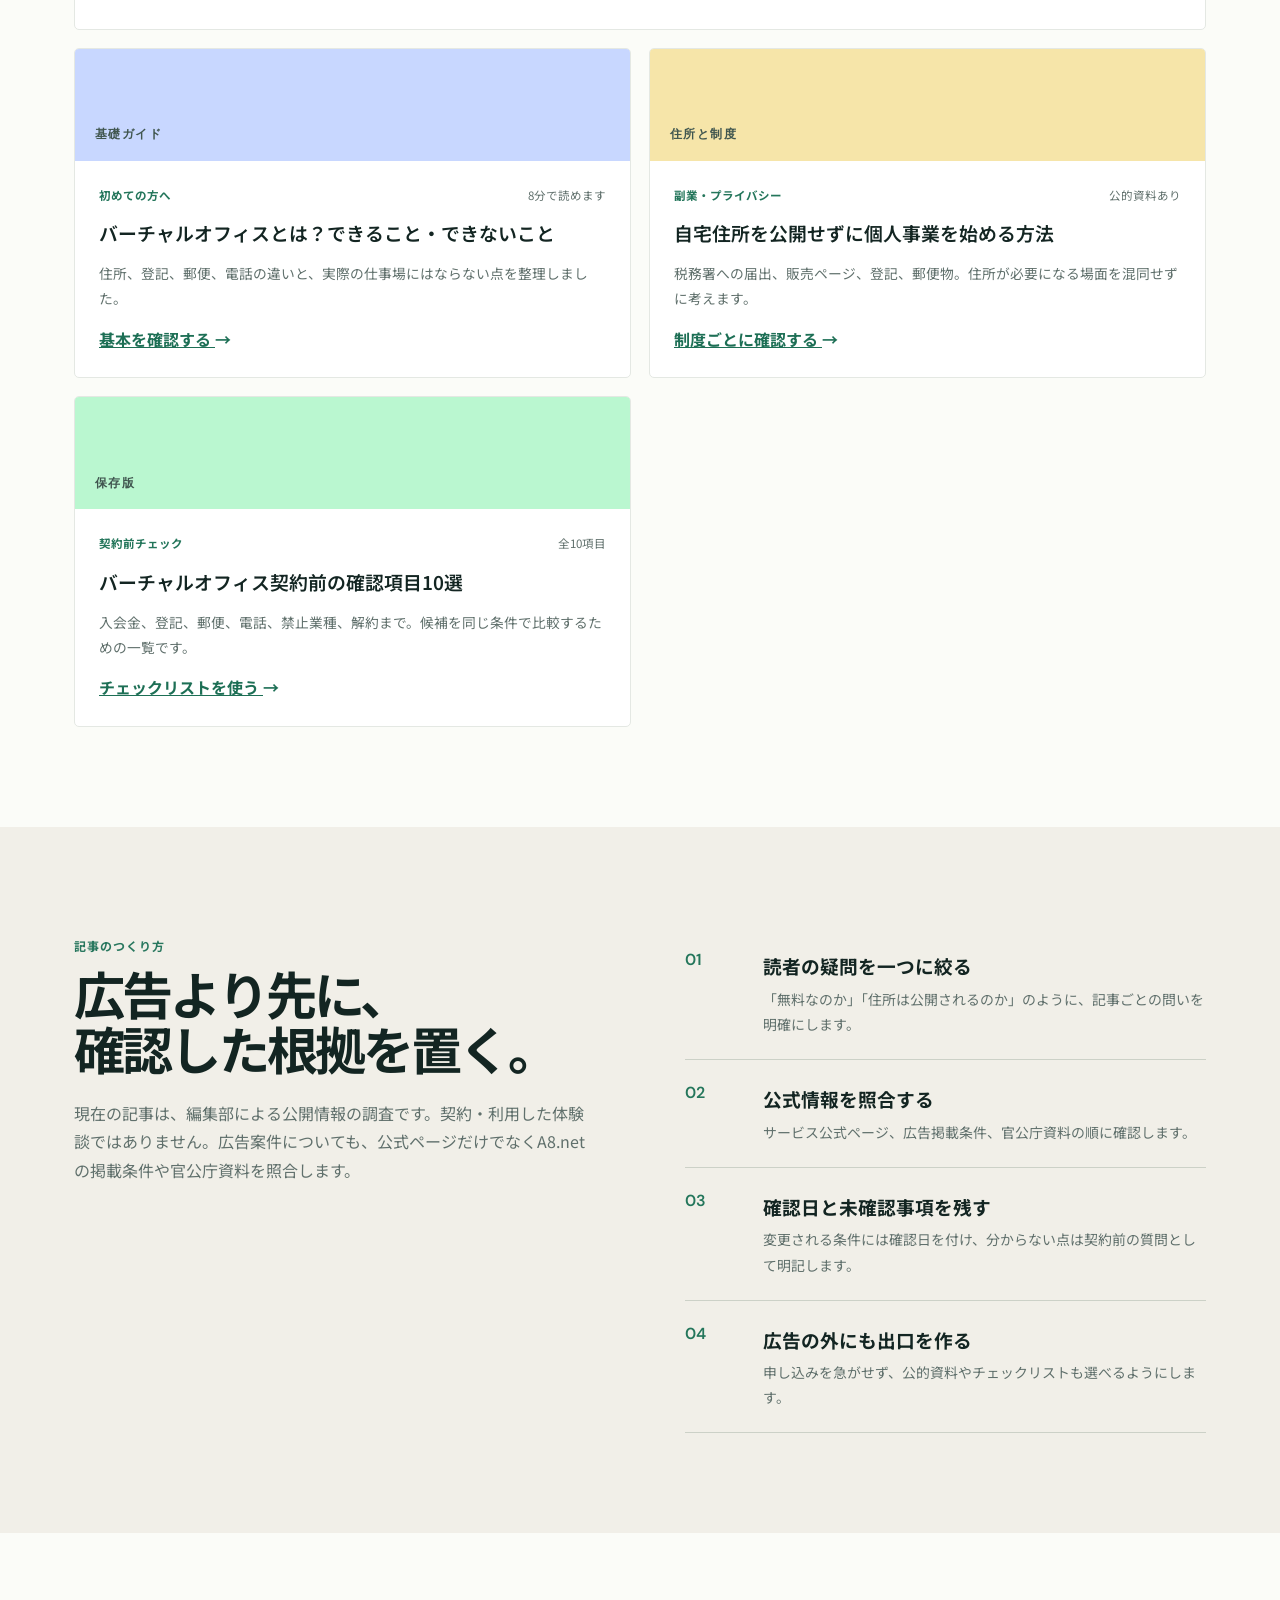
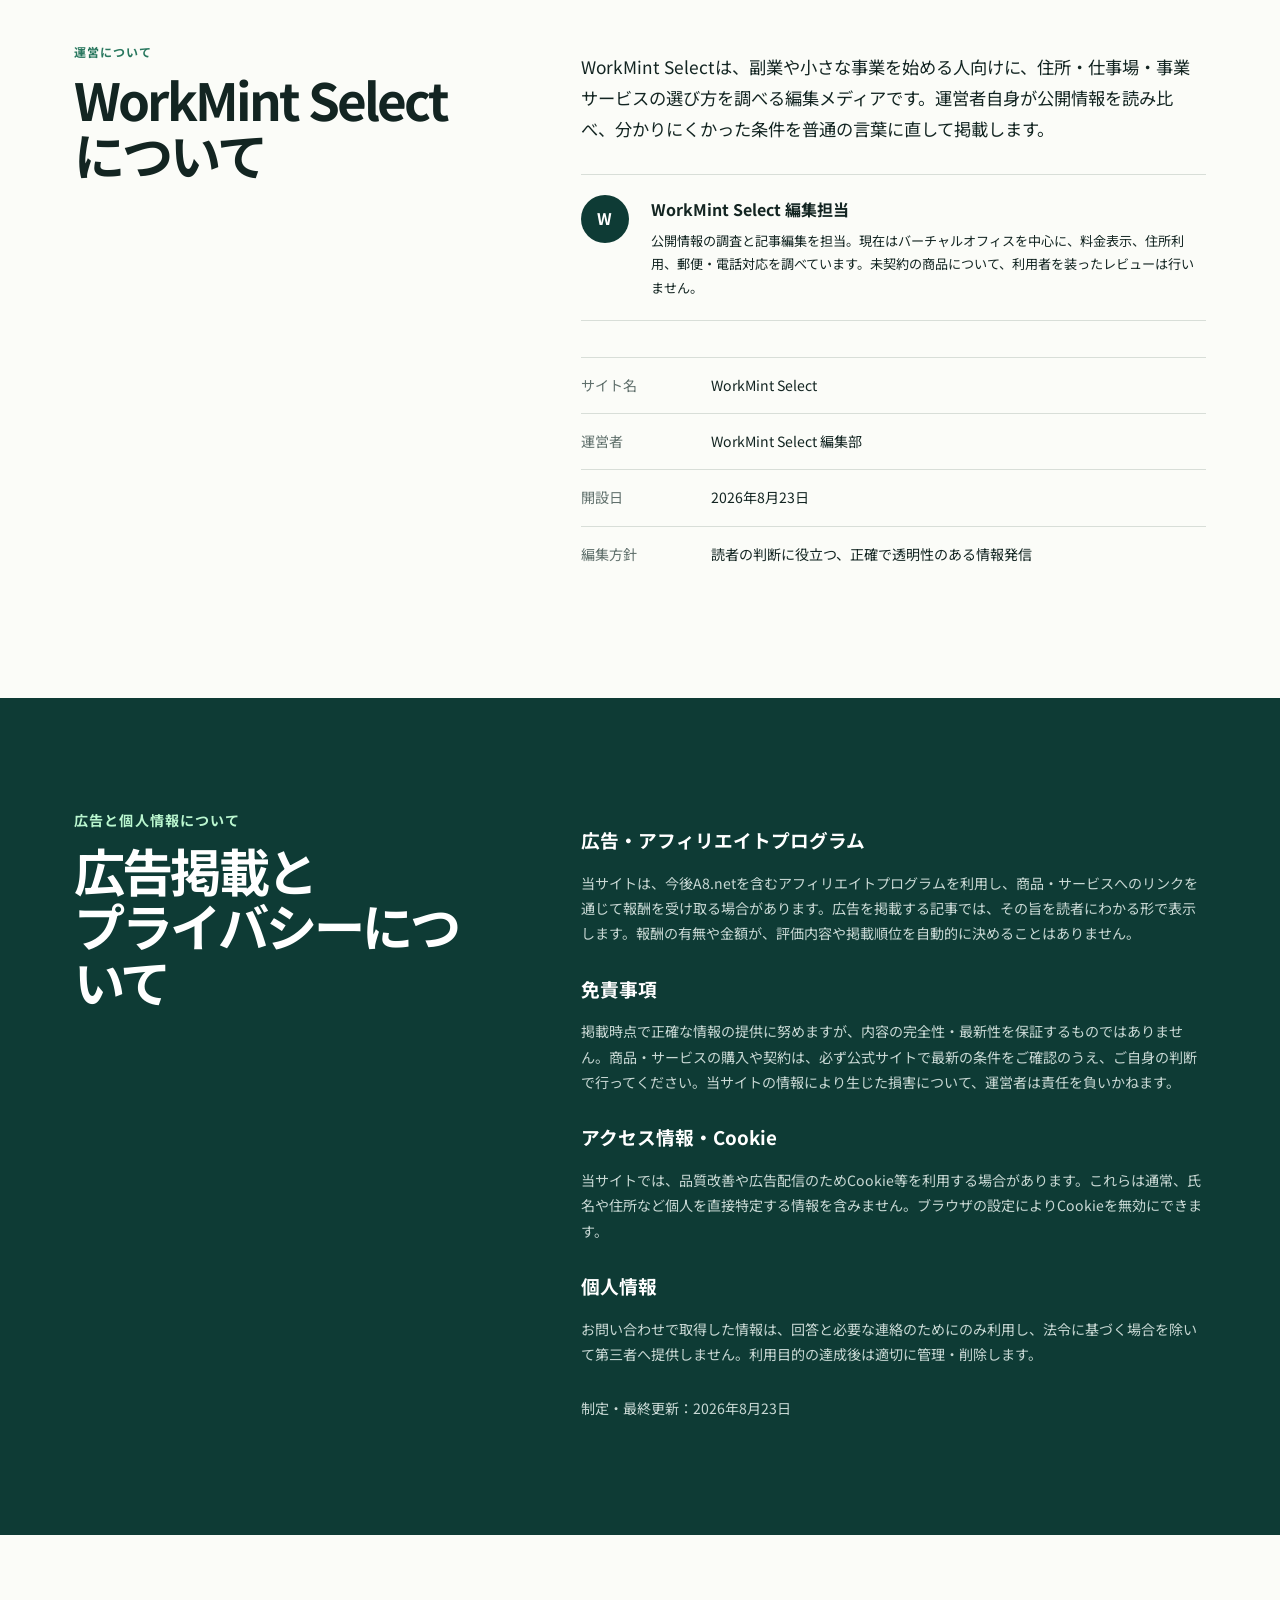
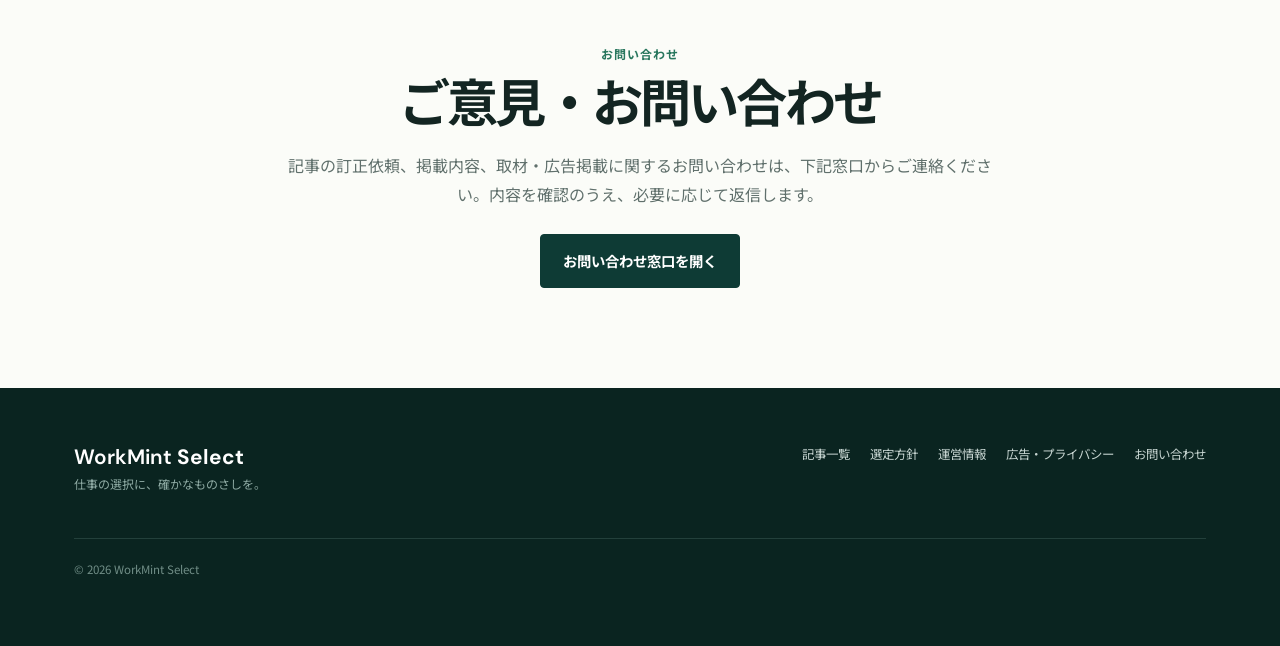
==== commit 9c60ba5c: "Highlight sourced review research" ====
--- a/index.html
+++ b/index.html
@@ -44,7 +44,7 @@
         <p>編集部が日々の仕事で気になったテーマを、一つずつ調べています。</p>
       </div>
       <div class="filters" role="group" aria-label="記事カテゴリー"><button class="active" data-filter="all">すべて</button><button data-filter="start">基礎知識</button><button data-filter="compare">比較・確認</button><button data-filter="privacy">住所と制度</button></div><div class="article-grid focused-grid">
-<article class="article-card featured" data-category="compare"><div class="card-art art-office"><span>調査記事 01</span></div><div class="card-body"><p class="meta"><span>PR・比較検討</span><time datetime="2026-08-23">最終確認 2026.08.23</time></p><h3>「月額0円」だけで決めない。京都朱雀スタジオの条件を確認</h3><p>年会費、士業相談、郵便転送。公式ページとA8.net掲載条件から、申し込み前に確認すべき費用を分けました。</p><a class="text-link" href="articles/virtual-office-kyoto.html">調査結果を読む <span>→</span></a></div></article>
+<article class="article-card featured" data-category="compare"><div class="card-art art-office"><span>調査記事 01</span></div><div class="card-body"><p class="meta"><span>PR・比較検討</span><time datetime="2026-08-23">最終確認 2026.08.23</time></p><h3>「月額0円」だけで決めない。京都朱雀スタジオの条件を確認</h3><p>年会費、士業相談、郵便転送に加え、Google Mapsと契約者ブログ、否定的な体験報告まで確認しました。</p><a class="text-link" href="articles/virtual-office-kyoto.html">口コミ調査を含む記事を読む <span>→</span></a></div></article>
 <article class="article-card" data-category="start"><div class="card-art art-guide"><span>基礎ガイド</span></div><div class="card-body"><p class="meta"><span>初めての方へ</span><time datetime="2026-08-23">8分で読めます</time></p><h3>バーチャルオフィスとは？できること・できないこと</h3><p>住所、登記、郵便、電話の違いと、実際の仕事場にはならない点を整理しました。</p><a class="text-link" href="articles/virtual-office-basics.html">基本を確認する <span>→</span></a></div></article>
 <article class="article-card" data-category="privacy"><div class="card-art art-address"><span>住所と制度</span></div><div class="card-body"><p class="meta"><span>副業・プライバシー</span><time datetime="2026-08-23">公的資料あり</time></p><h3>自宅住所を公開せずに個人事業を始める方法</h3><p>税務署への届出、販売ページ、登記、郵便物。住所が必要になる場面を混同せずに考えます。</p><a class="text-link" href="articles/protect-home-address.html">制度ごとに確認する <span>→</span></a></div></article>
 <article class="article-card" data-category="compare"><div class="card-art art-check"><span>保存版</span></div><div class="card-body"><p class="meta"><span>契約前チェック</span><time datetime="2026-08-23">全10項目</time></p><h3>バーチャルオフィス契約前の確認項目10選</h3><p>入会金、登記、郵便、電話、禁止業種、解約まで。候補を同じ条件で比較するための一覧です。</p><a class="text-link" href="articles/virtual-office-checklist.html">チェックリストを使う <span>→</span></a></div></article></div></section>
--- a/styles.css
+++ b/styles.css
@@ -45,3 +45,4 @@
 .button{border-radius:4px}
 .method-section{background:#f1efe8}
 @media(max-width:800px){.hero{grid-template-columns:1fr;align-items:start}.editor-note{margin-top:5px}}
+.evidence-strip{max-width:1180px;margin:0 auto 24px;padding:0 24px;display:grid;grid-template-columns:repeat(3,1fr);border-top:1px solid var(--ink);border-bottom:1px solid var(--line)}.evidence-strip div{display:grid;grid-template-columns:32px 1fr;padding:18px 14px;border-right:1px solid var(--line)}.evidence-strip div:last-child{border-right:0}.evidence-strip span{font-size:.68rem;color:var(--muted);grid-row:1/3}.evidence-strip strong{font-size:.86rem}.evidence-strip small{font-size:.72rem;color:var(--muted)}.plain-link{align-self:center;font-size:.84rem;font-weight:700;text-underline-offset:4px}.focused-grid{grid-template-columns:repeat(2,1fr)}.focused-grid .article-card.featured{grid-column:span 2}.focused-grid .card-art{height:112px}.focused-grid .featured .card-art{height:155px}.focused-grid .card-art:before,.focused-grid .card-art:after{display:none}.focused-grid .card-art span{font-size:.78rem;letter-spacing:.12em;color:#40564f}.author-card{display:grid;grid-template-columns:54px 1fr;gap:16px;border-top:1px solid var(--line);border-bottom:1px solid var(--line);padding:20px 0;margin-top:30px}.author-card p{font-size:.82rem!important;margin:5px 0 0}.author-initial,.article-author .author-dot{border-radius:50%;background:var(--green);color:#fff;display:grid;place-items:center;font-weight:700}.author-initial{width:48px;height:48px}.research-box{border-left:3px solid #2d6b59;background:#eef2ed;padding:18px 20px;margin:24px 0}.research-box p{margin:.25rem 0;font-size:.88rem}.article-author{display:flex;gap:10px;align-items:center;font-size:.78rem;color:var(--muted);margin:16px 0 30px}.article-author .author-dot{width:28px;height:28px}@media(max-width:700px){.evidence-strip,.focused-grid{grid-template-columns:1fr}.evidence-strip div{border-right:0;border-bottom:1px solid var(--line)}.focused-grid .article-card.featured{grid-column:auto}}
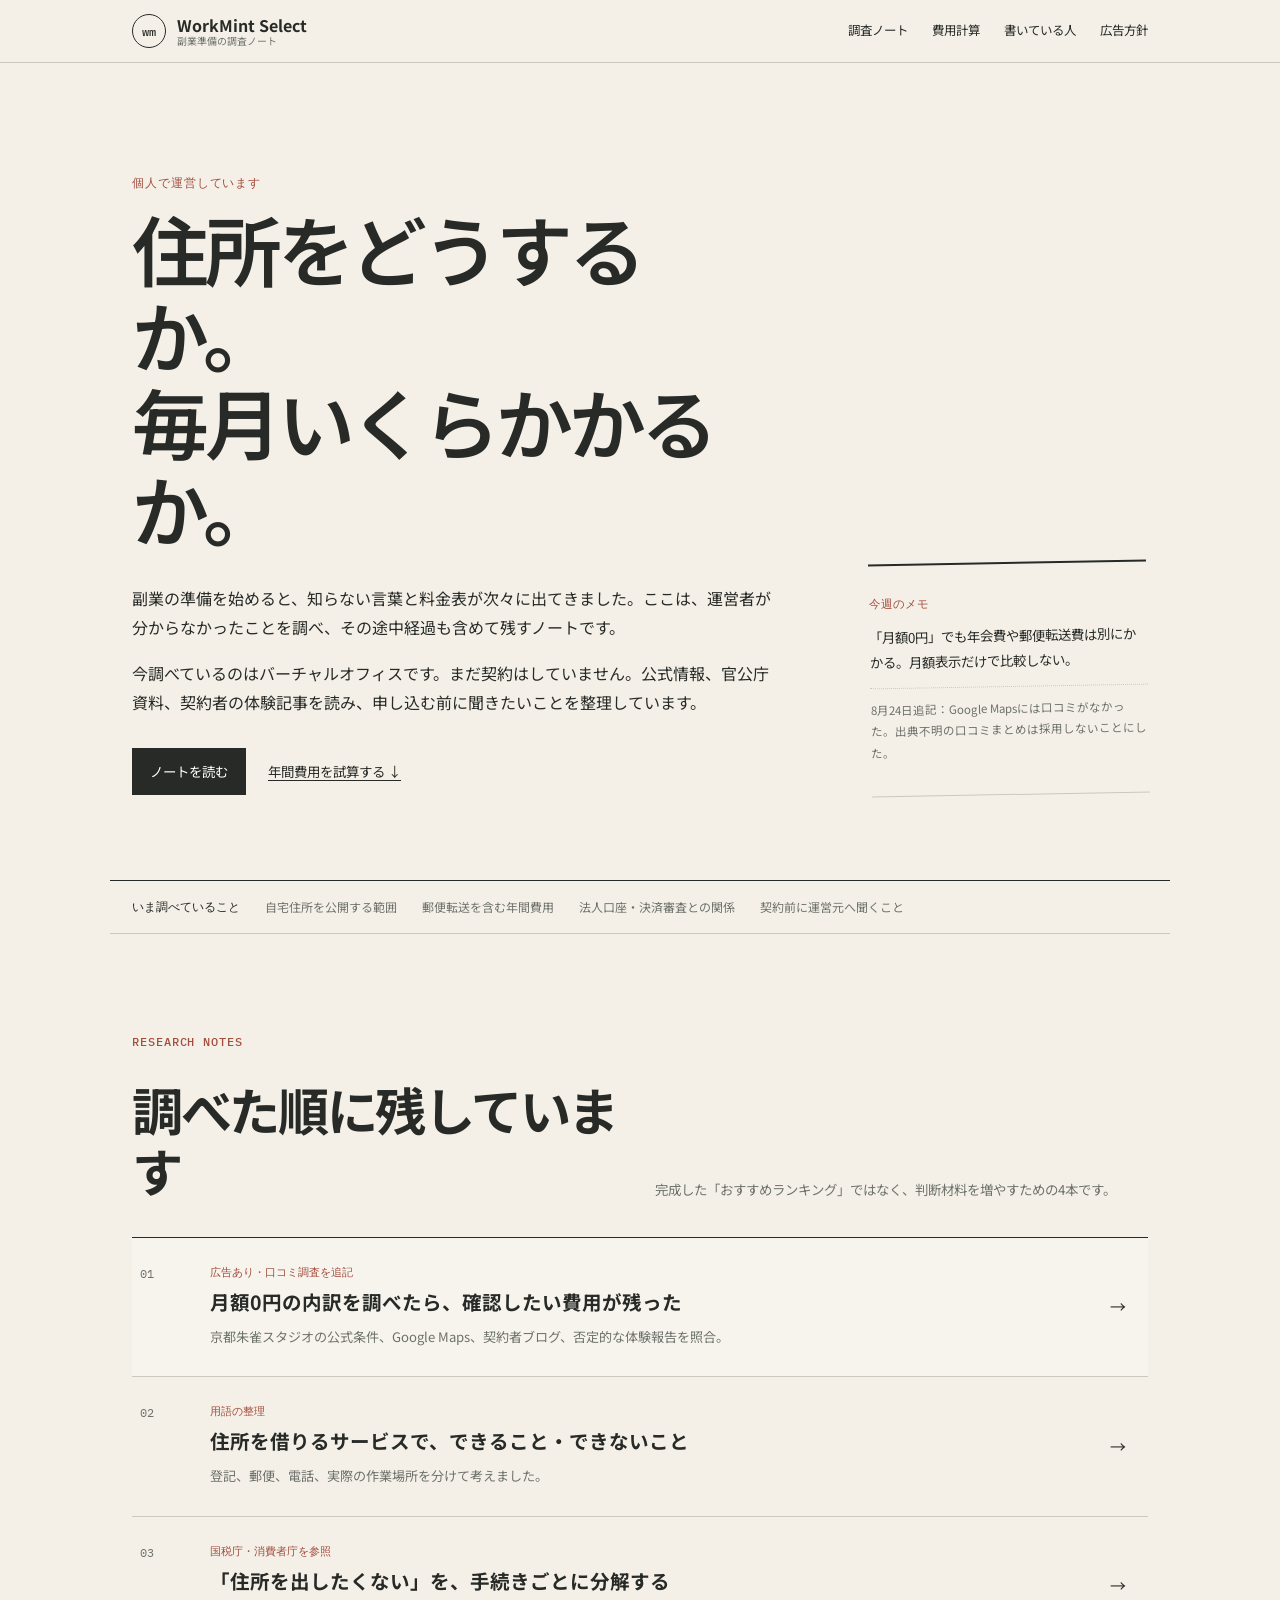
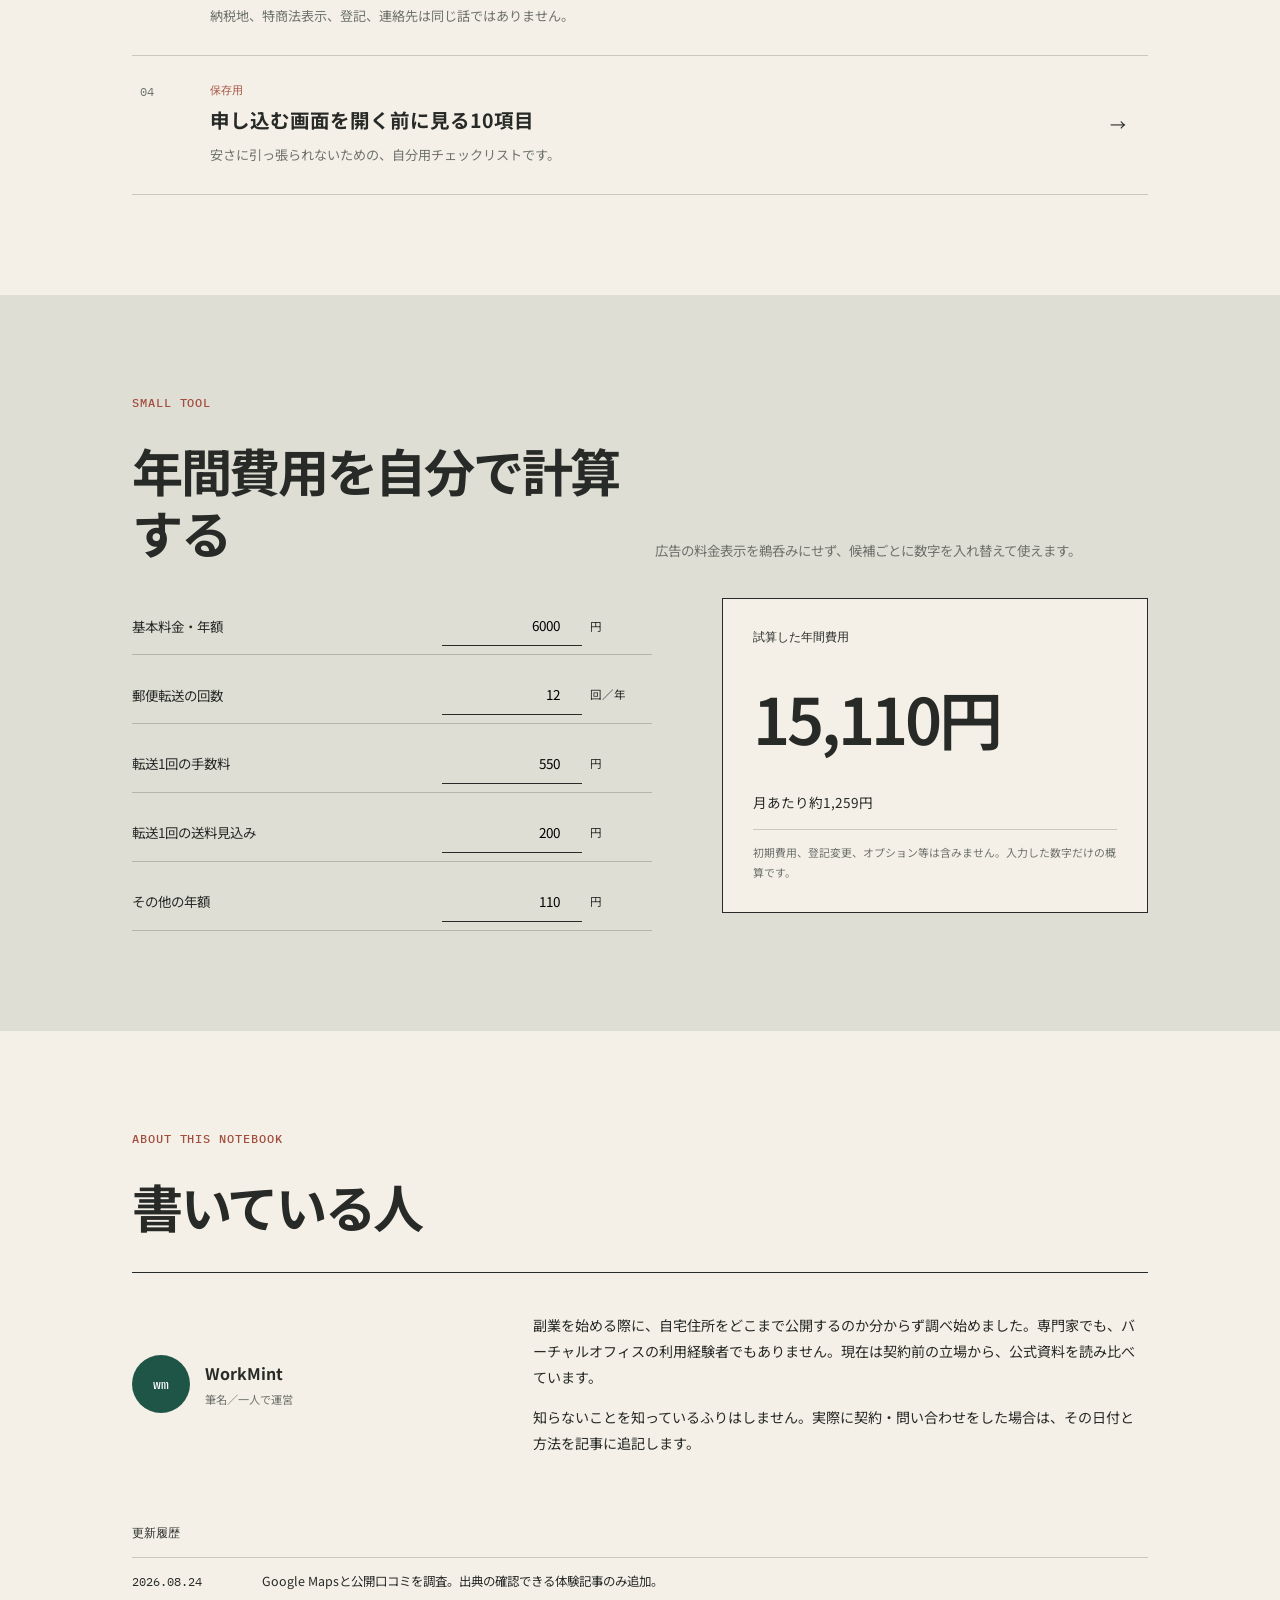
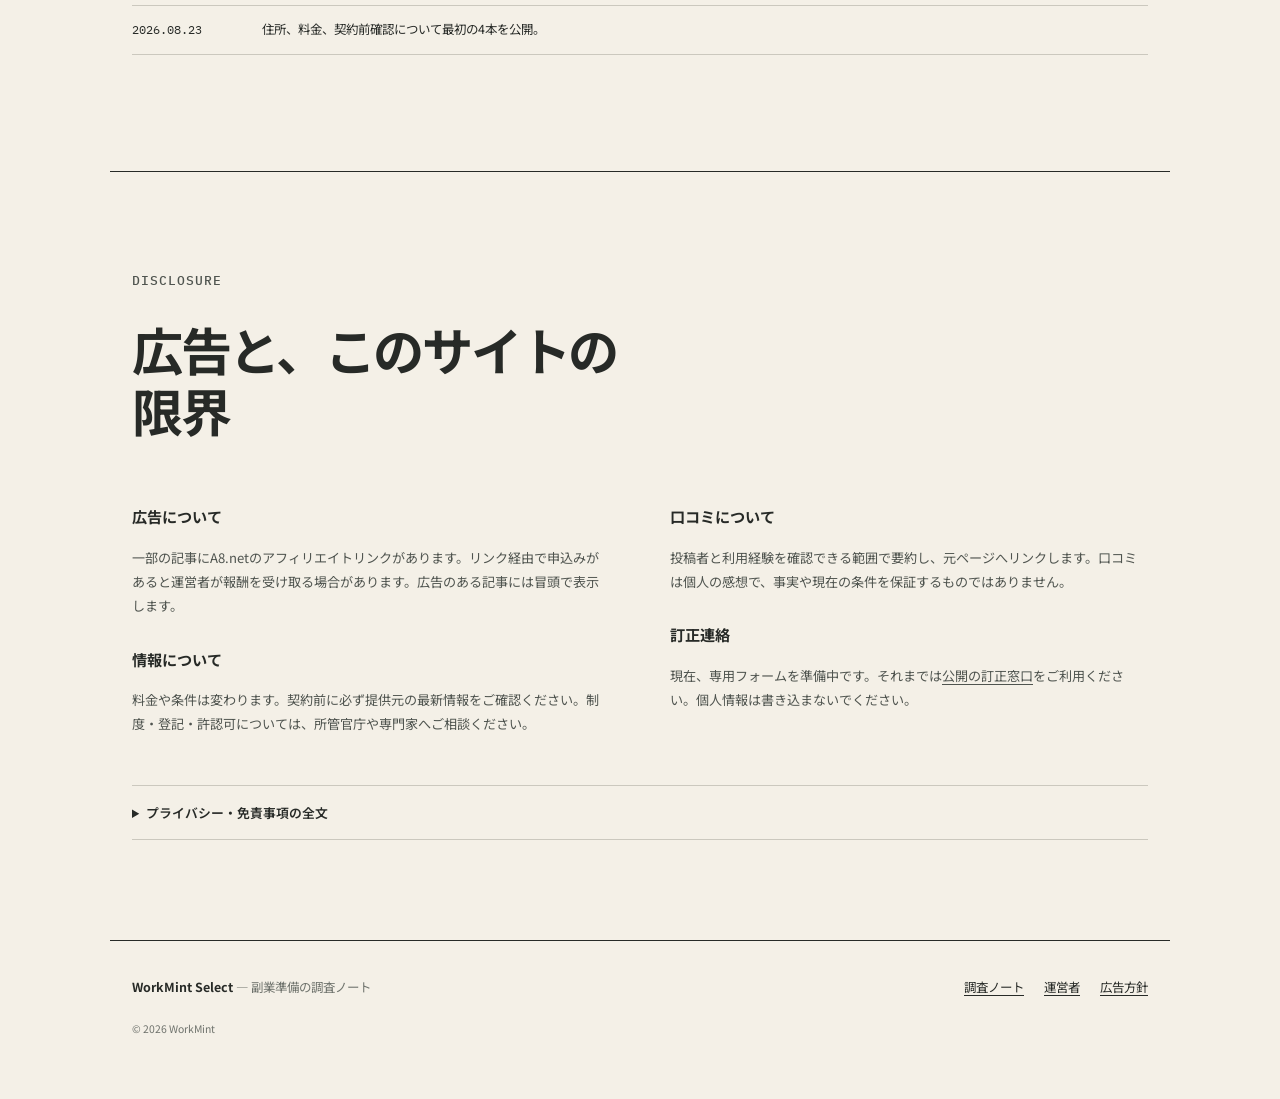
==== commit 4f1c6c6e: "Rebuild site as a personal research notebook" ====
--- a/index.html
+++ b/index.html
@@ -1,115 +1,62 @@
 <!doctype html>
 <html lang="ja">
 <head>
-  <meta charset="utf-8">
-  <meta name="viewport" content="width=device-width,initial-scale=1">
-  <meta name="description" content="WorkMint Selectは、働く人の道具・学び・仕事環境を編集部が調査し、選び方をわかりやすく届けるメディアです。">
-  <meta name="theme-color" content="#0e3b35">
-  <meta property="og:title" content="WorkMint Select｜仕事の選択に、確かなものさしを。">
-  <meta property="og:description" content="仕事道具・学び・働く環境を、基準から選べる実用メディア。">
-  <meta property="og:type" content="website">
-  <title>WorkMint Select｜仕事の選択に、確かなものさしを。</title>
-  <link rel="stylesheet" href="styles.css">
-  <script src="script.js" defer></script>
+<meta charset="utf-8"><meta name="viewport" content="width=device-width,initial-scale=1">
+<meta name="description" content="副業を始めるときの住所、仕事場、固定費について、運営者が調べた過程と根拠を残す個人ノートです。">
+<meta name="theme-color" content="#f4f0e7"><meta property="og:type" content="website">
+<meta property="og:title" content="WorkMint Select｜副業準備の調査ノート">
+<meta property="og:description" content="住所をどうするか。毎月いくらかかるか。迷ったことを公式資料から調べています。">
+<title>WorkMint Select｜副業準備の調査ノート</title>
+<link rel="stylesheet" href="styles.css"><script src="script.js" defer></script>
 </head>
 <body>
-  <a class="skip" href="#main">本文へ移動</a>
-  <header class="site-header">
-    <div class="header-inner">
-      <a class="brand" href="#top" aria-label="WorkMint Select ホーム">
-        <span class="brand-mark" aria-hidden="true">W</span>
-        <span>WorkMint <b>Select</b></span>
-      </a>
-      <button class="menu-button" aria-expanded="false" aria-controls="global-nav">メニュー</button>
-      <nav id="global-nav" aria-label="メインナビゲーション">
-        <a href="#articles">記事</a>
-        <a href="#method">選定方針</a>
-        <a href="#about">運営情報</a>
-        <a href="#contact">お問い合わせ</a>
-      </nav>
-    </div>
-  </header>
+<a class="skip" href="#main">本文へ移動</a>
+<header class="site-header"><div class="header-inner">
+<a class="brand" href="#top"><span class="brand-mark">wm</span><span>WorkMint Select<small>副業準備の調査ノート</small></span></a>
+<button class="menu-button" aria-expanded="false" aria-controls="global-nav">メニュー</button>
+<nav id="global-nav"><a href="#notes">調査ノート</a><a href="#calculator">費用計算</a><a href="#profile">書いている人</a><a href="#policy">広告方針</a></nav>
+</div></header>
+<main id="main">
+<section class="journal-hero" id="top">
+<div class="hero-main"><p class="kicker">個人で運営しています</p><h1>住所をどうするか。<br>毎月いくらかかるか。</h1><p>副業の準備を始めると、知らない言葉と料金表が次々に出てきました。ここは、運営者が分からなかったことを調べ、その途中経過も含めて残すノートです。</p><p>今調べているのはバーチャルオフィスです。まだ契約はしていません。公式情報、官公庁資料、契約者の体験記事を読み、申し込む前に聞きたいことを整理しています。</p><div class="hero-links"><a class="solid-link" href="#notes">ノートを読む</a><a href="#calculator">年間費用を試算する ↓</a></div></div>
+<aside class="margin-note"><p class="hand">今週のメモ</p><p>「月額0円」でも年会費や郵便転送費は別にかかる。月額表示だけで比較しない。</p><p class="note-source">8月24日追記：Google Mapsには口コミがなかった。出典不明の口コミまとめは採用しないことにした。</p></aside>
+</section>
 
-  <main id="main">
-    <section class="hero" id="top"><div class="hero-copy"><p class="issue-label">副業を始める人の、住所と仕事場のガイド</p><h1>小さく始めるときの、<br>住所と仕事環境。</h1><p class="lead">自宅住所はどこまで公開されるのか。バーチャルオフィスの「月額0円」は本当に無料なのか。副業や小さな事業を始めるときに、自分たちが分かりにくかった点を、公式資料までさかのぼって整理しています。</p><div class="hero-actions"><a class="button primary" href="articles/virtual-office-checklist.html">契約前チェックリストを見る</a><a class="plain-link" href="#articles">すべての記事を見る</a></div></div><aside class="editor-note"><p class="note-date">このサイトの調査範囲</p><p><strong>現時点では、公開情報を使った調査記事です。</strong></p><p>サービスを実際に契約した体験談ではありません。公式サイト、A8.net掲載条件、官公庁の案内を照合し、確認できたことと未確認のことを分けて掲載します。</p><a href="#method">調査方法を読む →</a></aside></section><section class="evidence-strip" aria-label="記事の確認方針"><div><span>01</span><strong>一次情報を優先</strong><small>公式サイト・官公庁資料を参照</small></div><div><span>02</span><strong>広告条件も確認</strong><small>年会費や利用条件まで記載</small></div><div><span>03</span><strong>未確認事項を明記</strong><small>契約前に聞く項目として残す</small></div></section><section class="promise">
-      <p>記事を書くときに気をつけていること</p>
-      <div><strong>用途から考える</strong><span>人気より、自分の使い方に合うかどうか</span></div>
-      <div><strong>困る点も載せる</strong><span>買ってから気づきやすい注意点まで</span></div>
-      <div><strong>情報の日付を残す</strong><span>価格や仕様は公式サイトで再確認します</span></div>
-    </section>
+<section class="working-on"><span>いま調べていること</span><ul><li>自宅住所を公開する範囲</li><li>郵便転送を含む年間費用</li><li>法人口座・決済審査との関係</li><li>契約前に運営元へ聞くこと</li></ul></section>
 
-    <section class="section" id="articles">
-      <div class="section-heading">
-        <div><p class="eyebrow">新着記事</p><h2>最近書いたもの</h2></div>
-        <p>編集部が日々の仕事で気になったテーマを、一つずつ調べています。</p>
-      </div>
-      <div class="filters" role="group" aria-label="記事カテゴリー"><button class="active" data-filter="all">すべて</button><button data-filter="start">基礎知識</button><button data-filter="compare">比較・確認</button><button data-filter="privacy">住所と制度</button></div><div class="article-grid focused-grid">
-<article class="article-card featured" data-category="compare"><div class="card-art art-office"><span>調査記事 01</span></div><div class="card-body"><p class="meta"><span>PR・比較検討</span><time datetime="2026-08-23">最終確認 2026.08.23</time></p><h3>「月額0円」だけで決めない。京都朱雀スタジオの条件を確認</h3><p>年会費、士業相談、郵便転送に加え、Google Mapsと契約者ブログ、否定的な体験報告まで確認しました。</p><a class="text-link" href="articles/virtual-office-kyoto.html">口コミ調査を含む記事を読む <span>→</span></a></div></article>
-<article class="article-card" data-category="start"><div class="card-art art-guide"><span>基礎ガイド</span></div><div class="card-body"><p class="meta"><span>初めての方へ</span><time datetime="2026-08-23">8分で読めます</time></p><h3>バーチャルオフィスとは？できること・できないこと</h3><p>住所、登記、郵便、電話の違いと、実際の仕事場にはならない点を整理しました。</p><a class="text-link" href="articles/virtual-office-basics.html">基本を確認する <span>→</span></a></div></article>
-<article class="article-card" data-category="privacy"><div class="card-art art-address"><span>住所と制度</span></div><div class="card-body"><p class="meta"><span>副業・プライバシー</span><time datetime="2026-08-23">公的資料あり</time></p><h3>自宅住所を公開せずに個人事業を始める方法</h3><p>税務署への届出、販売ページ、登記、郵便物。住所が必要になる場面を混同せずに考えます。</p><a class="text-link" href="articles/protect-home-address.html">制度ごとに確認する <span>→</span></a></div></article>
-<article class="article-card" data-category="compare"><div class="card-art art-check"><span>保存版</span></div><div class="card-body"><p class="meta"><span>契約前チェック</span><time datetime="2026-08-23">全10項目</time></p><h3>バーチャルオフィス契約前の確認項目10選</h3><p>入会金、登記、郵便、電話、禁止業種、解約まで。候補を同じ条件で比較するための一覧です。</p><a class="text-link" href="articles/virtual-office-checklist.html">チェックリストを使う <span>→</span></a></div></article></div></section>
+<section class="notes section" id="notes">
+<div class="section-title"><p>Research notes</p><h2>調べた順に残しています</h2><span>完成した「おすすめランキング」ではなく、判断材料を増やすための4本です。</span></div>
+<div class="note-list">
+<a class="note-row primary-note" href="articles/virtual-office-kyoto.html"><span class="note-no">01</span><div><p class="note-tag">広告あり・口コミ調査を追記</p><h3>月額0円の内訳を調べたら、確認したい費用が残った</h3><p>京都朱雀スタジオの公式条件、Google Maps、契約者ブログ、否定的な体験報告を照合。</p></div><span class="arrow">→</span></a>
+<a class="note-row" href="articles/virtual-office-basics.html"><span class="note-no">02</span><div><p class="note-tag">用語の整理</p><h3>住所を借りるサービスで、できること・できないこと</h3><p>登記、郵便、電話、実際の作業場所を分けて考えました。</p></div><span class="arrow">→</span></a>
+<a class="note-row" href="articles/protect-home-address.html"><span class="note-no">03</span><div><p class="note-tag">国税庁・消費者庁を参照</p><h3>「住所を出したくない」を、手続きごとに分解する</h3><p>納税地、特商法表示、登記、連絡先は同じ話ではありません。</p></div><span class="arrow">→</span></a>
+<a class="note-row" href="articles/virtual-office-checklist.html"><span class="note-no">04</span><div><p class="note-tag">保存用</p><h3>申し込む画面を開く前に見る10項目</h3><p>安さに引っ張られないための、自分用チェックリストです。</p></div><span class="arrow">→</span></a>
+</div>
+</section>
 
-    <section class="section method-section" id="method">
-      <div class="method-intro">
-        <p class="eyebrow">記事のつくり方</p>
-        <h2>広告より先に、<br>確認した根拠を置く。</h2><p>現在の記事は、編集部による公開情報の調査です。契約・利用した体験談ではありません。広告案件についても、公式ページだけでなくA8.netの掲載条件や官公庁資料を照合します。</p>
-      </div>
-      <ol class="method-list"><li><span>01</span><div><h3>読者の疑問を一つに絞る</h3><p>「無料なのか」「住所は公開されるのか」のように、記事ごとの問いを明確にします。</p></div></li><li><span>02</span><div><h3>公式情報を照合する</h3><p>サービス公式ページ、広告掲載条件、官公庁資料の順に確認します。</p></div></li><li><span>03</span><div><h3>確認日と未確認事項を残す</h3><p>変更される条件には確認日を付け、分からない点は契約前の質問として明記します。</p></div></li><li><span>04</span><div><h3>広告の外にも出口を作る</h3><p>申し込みを急がせず、公的資料やチェックリストも選べるようにします。</p></div></li></ol>
-    </section>
+<section class="calculator section" id="calculator">
+<div class="section-title"><p>Small tool</p><h2>年間費用を自分で計算する</h2><span>広告の料金表示を鵜呑みにせず、候補ごとに数字を入れ替えて使えます。</span></div>
+<div class="calc-grid"><form id="cost-form">
+<label>基本料金・年額<input id="base-cost" type="number" min="0" value="6000"><span>円</span></label>
+<label>郵便転送の回数<input id="mail-count" type="number" min="0" value="12"><span>回／年</span></label>
+<label>転送1回の手数料<input id="mail-fee" type="number" min="0" value="550"><span>円</span></label>
+<label>転送1回の送料見込み<input id="postage" type="number" min="0" value="200"><span>円</span></label>
+<label>その他の年額<input id="other-cost" type="number" min="0" value="110"><span>円</span></label>
+</form><div class="calc-result"><p>試算した年間費用</p><output id="annual-total">15,110円</output><p id="monthly-total">月あたり約1,259円</p><small>初期費用、登記変更、オプション等は含みません。入力した数字だけの概算です。</small></div></div>
+</section>
 
-    <section class="section about-section" id="about">
-      <div>
-        <p class="eyebrow">運営について</p>
-        <h2>WorkMint Selectについて</h2>
-      </div>
-      <div class="about-copy">
-        <p>WorkMint Selectは、副業や小さな事業を始める人向けに、住所・仕事場・事業サービスの選び方を調べる編集メディアです。運営者自身が公開情報を読み比べ、分かりにくかった条件を普通の言葉に直して掲載します。</p><div class="author-card"><div class="author-initial">W</div><div><strong>WorkMint Select 編集担当</strong><p>公開情報の調査と記事編集を担当。現在はバーチャルオフィスを中心に、料金表示、住所利用、郵便・電話対応を調べています。未契約の商品について、利用者を装ったレビューは行いません。</p></div></div><p></p>
-        <dl>
-          <div><dt>サイト名</dt><dd>WorkMint Select</dd></div>
-          <div><dt>運営者</dt><dd>WorkMint Select 編集部</dd></div>
-          <div><dt>開設日</dt><dd>2026年8月23日</dd></div>
-          <div><dt>編集方針</dt><dd>読者の判断に役立つ、正確で透明性のある情報発信</dd></div>
-        </dl>
-      </div>
-    </section>
+<section class="profile section" id="profile">
+<div class="section-title"><p>About this notebook</p><h2>書いている人</h2></div>
+<div class="profile-body"><div class="profile-name"><span>wm</span><div><strong>WorkMint</strong><small>筆名／一人で運営</small></div></div>
+<div><p>副業を始める際に、自宅住所をどこまで公開するのか分からず調べ始めました。専門家でも、バーチャルオフィスの利用経験者でもありません。現在は契約前の立場から、公式資料を読み比べています。</p><p>知らないことを知っているふりはしません。実際に契約・問い合わせをした場合は、その日付と方法を記事に追記します。</p></div></div>
+<div class="change-log"><h3>更新履歴</h3><dl><div><dt>2026.08.24</dt><dd>Google Mapsと公開口コミを調査。出典の確認できる体験記事のみ追加。</dd></div><div><dt>2026.08.23</dt><dd>住所、料金、契約前確認について最初の4本を公開。</dd></div></dl></div>
+</section>
 
-    <section class="disclosure" id="policy">
-      <div>
-        <p class="eyebrow">広告と個人情報について</p>
-        <h2>広告掲載と<br>プライバシーについて</h2>
-      </div>
-      <div>
-        <h3>広告・アフィリエイトプログラム</h3>
-        <p>当サイトは、今後A8.netを含むアフィリエイトプログラムを利用し、商品・サービスへのリンクを通じて報酬を受け取る場合があります。広告を掲載する記事では、その旨を読者にわかる形で表示します。報酬の有無や金額が、評価内容や掲載順位を自動的に決めることはありません。</p>
-        <h3>免責事項</h3>
-        <p>掲載時点で正確な情報の提供に努めますが、内容の完全性・最新性を保証するものではありません。商品・サービスの購入や契約は、必ず公式サイトで最新の条件をご確認のうえ、ご自身の判断で行ってください。当サイトの情報により生じた損害について、運営者は責任を負いかねます。</p>
-        <h3>アクセス情報・Cookie</h3>
-        <p>当サイトでは、品質改善や広告配信のためCookie等を利用する場合があります。これらは通常、氏名や住所など個人を直接特定する情報を含みません。ブラウザの設定によりCookieを無効にできます。</p>
-        <h3>個人情報</h3>
-        <p>お問い合わせで取得した情報は、回答と必要な連絡のためにのみ利用し、法令に基づく場合を除いて第三者へ提供しません。利用目的の達成後は適切に管理・削除します。</p>
-        <p class="updated">制定・最終更新：2026年8月23日</p>
-      </div>
-    </section>
-
-    <section class="contact section" id="contact">
-      <p class="eyebrow">お問い合わせ</p>
-      <h2>ご意見・お問い合わせ</h2>
-      <p>記事の訂正依頼、掲載内容、取材・広告掲載に関するお問い合わせは、下記窓口からご連絡ください。内容を確認のうえ、必要に応じて返信します。</p>
-      <a class="button primary" href="https://github.com/workmint-tools/workmint-select/issues/new" target="_blank" rel="noopener noreferrer">お問い合わせ窓口を開く</a>
-    </section>
-  </main>
-
-  <dialog id="article-dialog">
-    <button class="dialog-close" aria-label="記事を閉じる">×</button>
-    <article id="dialog-content"></article>
-  </dialog>
-
-  <footer>
-    <div class="footer-brand">WorkMint <b>Select</b><small>仕事の選択に、確かなものさしを。</small></div>
-    <nav aria-label="フッターナビゲーション">
-      <a href="#articles">記事一覧</a><a href="#method">選定方針</a><a href="#about">運営情報</a><a href="#policy">広告・プライバシー</a><a href="#contact">お問い合わせ</a>
-    </nav>
-    <p>© 2026 WorkMint Select</p>
-  </footer>
-</body>
-</html>+<section class="policy section" id="policy">
+<div class="section-title"><p>Disclosure</p><h2>広告と、このサイトの限界</h2></div>
+<div class="policy-grid"><div><h3>広告について</h3><p>一部の記事にA8.netのアフィリエイトリンクがあります。リンク経由で申込みがあると運営者が報酬を受け取る場合があります。広告のある記事には冒頭で表示します。</p><h3>情報について</h3><p>料金や条件は変わります。契約前に必ず提供元の最新情報をご確認ください。制度・登記・許認可については、所管官庁や専門家へご相談ください。</p></div><div><h3>口コミについて</h3><p>投稿者と利用経験を確認できる範囲で要約し、元ページへリンクします。口コミは個人の感想で、事実や現在の条件を保証するものではありません。</p><h3>訂正連絡</h3><p>現在、専用フォームを準備中です。それまでは<a href="https://github.com/workmint-tools/workmint-select/issues/new" target="_blank" rel="noopener noreferrer">公開の訂正窓口</a>をご利用ください。個人情報は書き込まないでください。</p></div></div>
+<details><summary>プライバシー・免責事項の全文</summary><div class="legal"><p>当サイトでは品質改善や広告配信のためCookie等を利用する場合があります。ブラウザ設定でCookieを無効にできます。お問い合わせで取得した情報は回答に必要な範囲で利用します。</p><p>正確な情報提供に努めますが、完全性・最新性を保証しません。当サイトの情報に基づく購入・契約はご自身の判断で行ってください。情報利用によって生じた損害について、運営者は責任を負いかねます。</p><p>制定：2026年8月23日　最終更新：2026年8月24日</p></div></details>
+</section>
+</main>
+<footer><p>WorkMint Select <span>— 副業準備の調査ノート</span></p><nav><a href="#notes">調査ノート</a><a href="#profile">運営者</a><a href="#policy">広告方針</a></nav><small>© 2026 WorkMint</small></footer>
+</body></html>
--- a/styles.css
+++ b/styles.css
@@ -1,48 +1,16 @@
-@import url('https://fonts.googleapis.com/css2?family=DM+Sans:wght@500;600;700&family=Noto+Sans+JP:wght@400;500;600;700&display=swap');
-:root{--ink:#132522;--green:#0e3b35;--mint:#baf7d0;--lime:#dff69a;--cream:#f5f2e9;--white:#fff;--line:#d8ded8;--muted:#60706c;--radius:22px}
-*{box-sizing:border-box}html{scroll-behavior:smooth}body{margin:0;color:var(--ink);background:#fbfcf8;font-family:"Noto Sans JP",sans-serif;line-height:1.8}button,a{font:inherit}a{color:inherit}.skip{position:absolute;left:-9999px}.skip:focus{left:1rem;top:1rem;z-index:99;background:white;padding:.8rem}
-.site-header{position:sticky;top:0;z-index:20;background:rgba(251,252,248,.92);backdrop-filter:blur(14px);border-bottom:1px solid rgba(14,59,53,.09)}.header-inner{max-width:1180px;margin:auto;height:76px;display:flex;align-items:center;justify-content:space-between;padding:0 24px}.brand{text-decoration:none;font-family:"DM Sans",sans-serif;font-size:1.2rem;display:flex;gap:10px;align-items:center}.brand-mark{display:grid;place-items:center;width:34px;height:34px;border-radius:10px;background:var(--green);color:var(--mint);font-weight:700}.brand b{color:#268a67}.site-header nav{display:flex;gap:30px}.site-header nav a{text-decoration:none;font-size:.88rem;font-weight:600}.site-header nav a:hover{color:#217f5f}.menu-button{display:none;border:0;background:none}
-.hero{max-width:1280px;min-height:660px;margin:auto;padding:90px 50px 80px;display:grid;grid-template-columns:1.05fr .95fr;align-items:center;gap:50px}.eyebrow{font:700 .75rem/1.2 "DM Sans",sans-serif;letter-spacing:.18em;color:#28775e;text-transform:uppercase}.hero h1,.section h2,.disclosure h2{margin:.4rem 0 1.4rem;font-size:clamp(2.8rem,6vw,5.9rem);line-height:1.08;letter-spacing:-.055em}.hero h1 em{font-style:normal;color:#23795d;position:relative}.hero h1 em:after{content:"";position:absolute;height:11px;background:var(--lime);left:0;right:0;bottom:2px;z-index:-1}.lead{max-width:650px;font-size:1.05rem;color:#455955}.hero-actions{display:flex;gap:12px;margin-top:32px}.button{display:inline-flex;align-items:center;justify-content:center;padding:13px 22px;border-radius:999px;text-decoration:none;font-weight:700;font-size:.9rem;border:1px solid var(--green);transition:.2s}.button:hover{transform:translateY(-2px)}.button.primary{background:var(--green);color:white}.button.secondary{background:transparent}
-.hero-visual{height:470px;position:relative;border-radius:40px;background:var(--green);overflow:hidden;box-shadow:0 25px 60px rgba(14,59,53,.18)}.hero-visual:before{content:"";position:absolute;width:360px;height:360px;border-radius:50%;background:var(--mint);right:-60px;top:-80px}.hero-visual:after{content:"WORK / WELL";position:absolute;bottom:25px;left:30px;color:rgba(255,255,255,.35);font:700 3.6rem/1 "DM Sans",sans-serif;letter-spacing:-.06em}.mint-card{position:absolute;width:155px;height:190px;padding:22px;border-radius:18px;display:flex;flex-direction:column;justify-content:space-between;font-family:"DM Sans",sans-serif;box-shadow:0 20px 35px rgba(0,0,0,.18);z-index:2}.mint-card span{font-size:.7rem;letter-spacing:.18em}.mint-card strong{font-size:3rem}.card-a{background:var(--cream);left:45px;top:65px;transform:rotate(-9deg)}.card-b{background:var(--lime);left:190px;top:135px;transform:rotate(5deg)}.card-c{background:#ff8b63;color:#3c2118;right:35px;top:230px;transform:rotate(-5deg)}.orbit{position:absolute;width:250px;height:250px;border:1px solid rgba(255,255,255,.4);border-radius:50%;left:65px;top:110px}
-.promise{max-width:1180px;margin:0 auto 50px;padding:25px 30px;border-top:1px solid var(--line);border-bottom:1px solid var(--line);display:grid;grid-template-columns:1fr repeat(3,1fr);gap:25px;align-items:center}.promise>p{font-weight:700}.promise div{display:flex;flex-direction:column}.promise strong{font-size:.92rem}.promise span{font-size:.76rem;color:var(--muted)}
-.section{max-width:1180px;margin:auto;padding:100px 24px}.section-heading{display:grid;grid-template-columns:1.3fr .7fr;gap:50px;align-items:end}.section h2,.disclosure h2{font-size:clamp(2rem,4vw,3.8rem)}.section-heading>p{color:var(--muted);margin-bottom:24px}.filters{display:flex;gap:8px;margin:28px 0}.filters button{border:1px solid var(--line);border-radius:99px;background:white;padding:8px 16px;cursor:pointer;font-size:.85rem}.filters button.active{background:var(--green);color:white;border-color:var(--green)}
-.article-grid{display:grid;grid-template-columns:repeat(3,1fr);gap:18px}.article-card{background:white;border:1px solid #e4e8e3;border-radius:var(--radius);overflow:hidden;transition:.25s}.article-card:hover{transform:translateY(-5px);box-shadow:0 18px 35px rgba(16,49,43,.1)}.article-card.featured{grid-column:span 2}.card-art{height:185px;position:relative;overflow:hidden;display:flex;align-items:center;justify-content:center;font:700 2rem/1 "DM Sans",sans-serif;letter-spacing:-.03em}.featured .card-art{height:255px}.art-desk{background:linear-gradient(135deg,#baf7d0,#dff69a)}.art-desk:before{content:"";width:55%;height:35%;background:#0e3b35;position:absolute;bottom:20%;border-radius:9px;box-shadow:0 38px 0 -14px #216559}.art-desk span{z-index:2;color:white}.art-chair{background:#ffb19a}.art-chair:after{content:"";width:90px;height:110px;border:14px solid #6b3024;border-bottom:0;border-radius:35px 35px 0 0}.art-chair span{position:absolute;z-index:2;color:white}.art-learn{background:#c8d7ff}.art-learn:before{content:"";width:120px;height:90px;background:#334c8b;border-radius:10px;transform:rotate(-8deg)}.art-learn span{position:absolute;color:white}.art-time{background:#172c28;color:var(--mint);font-size:3rem}.art-key{background:#f6e5a9}.art-key:before{content:"";position:absolute;width:150px;height:90px;border:3px solid #172c28;border-radius:10px;box-shadow:inset 0 0 0 14px #f6e5a9}.art-key span{z-index:2;font-size:1rem}.art-bag{background:#b8d6cb}.art-bag:before{content:"";width:100px;height:115px;background:#386d60;border-radius:15px 15px 30px 30px}.art-bag span{position:absolute;color:white}.card-body{padding:24px}.meta{display:flex;justify-content:space-between;font-size:.72rem;color:var(--muted);margin:0}.meta span{color:#24765b;font-weight:700}.card-body h3{font-size:1.18rem;line-height:1.55;margin:13px 0 8px}.card-body>p:not(.meta){font-size:.86rem;color:var(--muted)}.text-link{border:0;background:none;padding:0;color:#1d6f55;font-weight:700;cursor:pointer}.text-link span{transition:.2s;display:inline-block}.text-link:hover span{transform:translateX(4px)}
-.method-section{max-width:none;background:var(--cream);display:grid;grid-template-columns:1fr 1fr;gap:90px;padding-left:max(24px,calc((100vw - 1132px)/2));padding-right:max(24px,calc((100vw - 1132px)/2))}.method-intro p:last-child{color:var(--muted)}.method-list{padding:0;margin:0;list-style:none}.method-list li{display:grid;grid-template-columns:60px 1fr;gap:18px;padding:22px 0;border-bottom:1px solid #ccd1c7}.method-list span{font:600 1rem "DM Sans",sans-serif;color:#24765b}.method-list h3{margin:0 0 4px}.method-list p{margin:0;color:var(--muted);font-size:.87rem}
-.about-section{display:grid;grid-template-columns:.8fr 1.2fr;gap:90px}.about-copy>p{font-size:1.08rem}.about-copy dl{margin-top:36px}.about-copy dl div{display:grid;grid-template-columns:130px 1fr;border-top:1px solid var(--line);padding:15px 0;font-size:.88rem}.about-copy dt{color:var(--muted)}.about-copy dd{margin:0}
-.disclosure{background:var(--green);color:white;padding:100px max(24px,calc((100vw - 1132px)/2));display:grid;grid-template-columns:.8fr 1.2fr;gap:90px}.disclosure .eyebrow{color:var(--mint)}.disclosure h3{margin:25px 0 5px}.disclosure p{color:#c8d8d4;font-size:.88rem}.updated{margin-top:28px}.contact{text-align:center;max-width:760px}.contact>p:not(.eyebrow){color:var(--muted);margin-bottom:25px}
-footer{background:#0a2420;color:white;padding:55px max(24px,calc((100vw - 1132px)/2));display:grid;grid-template-columns:1fr auto;gap:35px}.footer-brand{font:600 1.3rem "DM Sans",sans-serif}.footer-brand small{display:block;color:#8eaaa3;font:400 .75rem "Noto Sans JP",sans-serif;margin-top:5px}footer nav{display:flex;flex-wrap:wrap;gap:20px}footer nav a{color:#c6d4d0;text-decoration:none;font-size:.78rem}footer>p{grid-column:1/-1;color:#718e87;font-size:.72rem;border-top:1px solid #23403b;padding-top:20px}
-dialog{width:min(760px,calc(100% - 32px));max-height:90vh;border:0;border-radius:24px;padding:0;box-shadow:0 30px 90px rgba(0,0,0,.3)}dialog::backdrop{background:rgba(5,20,17,.72);backdrop-filter:blur(5px)}.dialog-close{position:sticky;top:15px;float:right;margin:15px 15px 0 0;width:40px;height:40px;border:0;border-radius:50%;background:#eef2ed;cursor:pointer;font-size:1.4rem;z-index:3}#dialog-content{padding:55px 60px 65px}#dialog-content h1{font-size:2.1rem;line-height:1.45}#dialog-content h2{font-size:1.3rem;margin-top:2rem}#dialog-content p,#dialog-content li{color:#465954}#dialog-content .article-label{color:#24765b;font-weight:700;font-size:.78rem}
-.hidden{display:none!important}
-@media(max-width:800px){.menu-button{display:block}.site-header nav{display:none;position:absolute;top:76px;left:0;right:0;background:#fbfcf8;padding:20px 24px;flex-direction:column;border-bottom:1px solid var(--line)}.site-header nav.open{display:flex}.hero{grid-template-columns:1fr;padding:65px 24px}.hero-visual{height:380px}.promise{grid-template-columns:1fr 1fr}.promise>p{grid-column:1/-1}.section-heading,.method-section,.about-section,.disclosure{grid-template-columns:1fr;gap:30px}.article-grid{grid-template-columns:1fr 1fr}.article-card.featured{grid-column:span 2}footer{grid-template-columns:1fr}}
-@media(max-width:540px){.hero h1{font-size:2.65rem}.hero-actions{flex-direction:column;align-items:stretch}.hero-visual{height:330px}.mint-card{width:120px;height:150px;padding:16px}.card-a{left:25px}.card-b{left:125px}.card-c{right:15px;top:180px}.article-grid{grid-template-columns:1fr}.article-card.featured{grid-column:auto}.featured .card-art{height:185px}.promise{grid-template-columns:1fr}.section{padding-top:75px;padding-bottom:75px}.method-section,.disclosure{padding-top:75px;padding-bottom:75px}#dialog-content{padding:50px 25px}.about-copy dl div{grid-template-columns:100px 1fr}footer nav{flex-direction:column}}
-@media(prefers-reduced-motion:reduce){html{scroll-behavior:auto}*,*:before,*:after{transition:none!important}}
-.art-office{background:linear-gradient(135deg,#0e3b35,#28775e);color:var(--mint)}.art-office:before{content:"";position:absolute;width:120px;height:105px;border:8px solid var(--mint);border-top-width:22px;border-radius:8px;opacity:.34}.art-office span{z-index:2}
-.article-page{max-width:900px;margin:auto;padding:80px 24px 110px}.article-page article{background:white;border:1px solid #e4e8e3;border-radius:28px;padding:clamp(28px,6vw,72px)}.article-page h1{font-size:clamp(2.1rem,5vw,4rem);line-height:1.25;letter-spacing:-.045em;margin:.5rem 0 1rem}.article-page h2{font-size:1.45rem;margin:2.7rem 0 .7rem}.article-page p,.article-page li{color:#455955}.article-label{color:#24765b!important;font-weight:700;font-size:.8rem}.article-date{font-size:.78rem}.article-lead{font-size:1.08rem}.fact-box,.cta-panel{margin:2.2rem 0;padding:24px;border-radius:18px;background:var(--cream)}.fact-box{border-left:5px solid #24765b}.fact-box p,.cta-panel p{margin:.4rem 0}.cta-panel{text-align:center;background:#e6f7eb}.cta-panel .button{margin-top:14px}.source-note{border-top:1px solid var(--line);margin-top:3rem}.source-note p{font-size:.85rem}.back-link{text-align:center;margin-top:28px}.back-link a{color:#1d6f55;font-weight:700}
-@media(max-width:540px){.article-page{padding:35px 14px 75px}.article-page article{padding:28px 20px;border-radius:20px}}
-
-.art-guide{background:#c8d7ff;color:#223b72}.art-address{background:#f6e5a9;color:#523f10}.art-check{background:#baf7d0;color:#0e3b35}.art-guide:before,.art-address:before,.art-check:before{content:"";position:absolute;width:105px;height:115px;border:3px solid currentColor;border-radius:12px;opacity:.25}.art-guide span,.art-address span,.art-check span{z-index:2}
-.related-links{margin-top:3rem;padding:24px;border-radius:18px;background:#f5f2e9}.related-links h2{margin-top:0}.related-links a{color:#1d6f55;font-weight:700}.check-list li{margin-bottom:1rem}
-
-
-/* 2026-08-23 editorial refresh */
-.issue-label{font-size:.92rem;font-weight:700;color:#2d6b59;margin:0 0 1rem}
-.hero{grid-template-columns:1.35fr .65fr;min-height:590px;align-items:end}
-.hero h1{font-size:clamp(2.7rem,5.4vw,5.35rem);letter-spacing:-.045em}
-.hero h1 em:after{display:none}
-.editor-note{border-top:2px solid var(--ink);border-bottom:1px solid var(--line);padding:20px 2px 24px;margin-bottom:20px}
-.editor-note .note-date{font-size:.72rem;letter-spacing:.06em;color:var(--muted);margin:0 0 13px}
-.editor-note p{font-size:.88rem;line-height:1.9}
-.editor-note a{font-size:.8rem;font-weight:700;text-decoration:none}
-.eyebrow{font-family:"Noto Sans JP",sans-serif;text-transform:none;letter-spacing:.08em}
-.card-art{height:130px;justify-content:flex-start;align-items:flex-end;padding:20px;font-size:1.15rem;letter-spacing:.05em}
-.featured .card-art{height:190px}
-.card-art:before,.card-art:after{opacity:.55;filter:saturate(.55)}
-.art-desk,.art-chair,.art-learn,.art-time,.art-key,.art-bag{background:#e8ece5;color:#35544c}
-.art-chair{background:#eee6df}.art-learn{background:#e3e7ec}.art-time{background:#dfe7e3}.art-key{background:#ece8d9}.art-bag{background:#dde7e1}
-.article-card{border-radius:5px;box-shadow:none}
-.article-card:hover{transform:none;box-shadow:0 8px 24px rgba(16,49,43,.07)}
-.card-body h3{font-family:"Noto Sans JP",sans-serif;font-weight:600}
-.button{border-radius:4px}
-.method-section{background:#f1efe8}
-@media(max-width:800px){.hero{grid-template-columns:1fr;align-items:start}.editor-note{margin-top:5px}}
-.evidence-strip{max-width:1180px;margin:0 auto 24px;padding:0 24px;display:grid;grid-template-columns:repeat(3,1fr);border-top:1px solid var(--ink);border-bottom:1px solid var(--line)}.evidence-strip div{display:grid;grid-template-columns:32px 1fr;padding:18px 14px;border-right:1px solid var(--line)}.evidence-strip div:last-child{border-right:0}.evidence-strip span{font-size:.68rem;color:var(--muted);grid-row:1/3}.evidence-strip strong{font-size:.86rem}.evidence-strip small{font-size:.72rem;color:var(--muted)}.plain-link{align-self:center;font-size:.84rem;font-weight:700;text-underline-offset:4px}.focused-grid{grid-template-columns:repeat(2,1fr)}.focused-grid .article-card.featured{grid-column:span 2}.focused-grid .card-art{height:112px}.focused-grid .featured .card-art{height:155px}.focused-grid .card-art:before,.focused-grid .card-art:after{display:none}.focused-grid .card-art span{font-size:.78rem;letter-spacing:.12em;color:#40564f}.author-card{display:grid;grid-template-columns:54px 1fr;gap:16px;border-top:1px solid var(--line);border-bottom:1px solid var(--line);padding:20px 0;margin-top:30px}.author-card p{font-size:.82rem!important;margin:5px 0 0}.author-initial,.article-author .author-dot{border-radius:50%;background:var(--green);color:#fff;display:grid;place-items:center;font-weight:700}.author-initial{width:48px;height:48px}.research-box{border-left:3px solid #2d6b59;background:#eef2ed;padding:18px 20px;margin:24px 0}.research-box p{margin:.25rem 0;font-size:.88rem}.article-author{display:flex;gap:10px;align-items:center;font-size:.78rem;color:var(--muted);margin:16px 0 30px}.article-author .author-dot{width:28px;height:28px}@media(max-width:700px){.evidence-strip,.focused-grid{grid-template-columns:1fr}.evidence-strip div{border-right:0;border-bottom:1px solid var(--line)}.focused-grid .article-card.featured{grid-column:auto}}+@import url('https://fonts.googleapis.com/css2?family=IBM+Plex+Mono:wght@400;500&family=Noto+Sans+JP:wght@400;500;600;700&display=swap');
+:root{--paper:#f4f0e7;--ink:#272a27;--muted:#6e726c;--line:#cbc8be;--green:#1f5547;--red:#a34d3d;--white:#fbfaf6;--mono:"IBM Plex Mono",monospace}
+*{box-sizing:border-box}html{scroll-behavior:smooth}body{margin:0;background:var(--paper);color:var(--ink);font-family:"Noto Sans JP",sans-serif;line-height:1.85}a{color:inherit;text-underline-offset:3px}button,input{font:inherit}.skip{position:absolute;left:-9999px}.skip:focus{left:12px;top:12px;background:white;padding:8px;z-index:50}
+.site-header{border-bottom:1px solid var(--line);background:rgba(244,240,231,.94);position:sticky;top:0;z-index:20;backdrop-filter:blur(10px)}.header-inner{max-width:1060px;margin:auto;padding:14px 22px;display:flex;align-items:center;justify-content:space-between}.brand{display:flex;align-items:center;gap:11px;text-decoration:none;font-weight:700;line-height:1.25}.brand-mark{font:500 .75rem var(--mono);width:34px;height:34px;border:1px solid var(--ink);border-radius:50%;display:grid;place-items:center}.brand small{display:block;font-size:.62rem;font-weight:400;color:var(--muted)}.site-header nav{display:flex;gap:24px}.site-header nav a{font-size:.78rem;text-decoration:none}.menu-button{display:none;border:1px solid var(--line);background:none;padding:5px 9px}
+.journal-hero{max-width:1060px;margin:auto;padding:100px 22px 85px;display:grid;grid-template-columns:1.4fr .6fr;gap:90px;align-items:end}.kicker,.section-title>p{font:500 .72rem var(--mono);letter-spacing:.08em;color:var(--red);text-transform:uppercase}.journal-hero h1{font-size:clamp(2.7rem,6vw,5.6rem);line-height:1.13;letter-spacing:-.055em;margin:14px 0 32px;font-weight:600}.hero-main>p:not(.kicker){max-width:690px}.hero-links{display:flex;align-items:center;gap:22px;margin-top:30px;font-size:.84rem}.solid-link{background:var(--ink);color:white;padding:11px 18px;text-decoration:none}.margin-note{border-top:2px solid var(--ink);border-bottom:1px solid var(--line);padding:18px 0 20px;transform:rotate(-1deg)}.margin-note p{font-size:.84rem}.margin-note .hand{font:500 .72rem var(--mono);color:var(--red)}.margin-note .note-source{color:var(--muted);font-size:.72rem;border-top:1px dotted var(--line);padding-top:11px}
+.working-on{max-width:1060px;margin:auto;border-top:1px solid var(--ink);border-bottom:1px solid var(--line);padding:15px 22px;display:flex;gap:25px;font-size:.75rem}.working-on>span{font-family:var(--mono);white-space:nowrap}.working-on ul{display:flex;gap:25px;flex-wrap:wrap;margin:0;padding:0;list-style:none;color:var(--muted)}
+.section{max-width:1060px;margin:auto;padding:100px 22px}.section-title{display:grid;grid-template-columns:1fr 1fr;gap:30px;align-items:end;margin-bottom:35px}.section-title>p{grid-column:1/-1;margin:0}.section-title h2{font-size:clamp(2rem,4vw,3.5rem);letter-spacing:-.045em;line-height:1.2;margin:0}.section-title>span{font-size:.84rem;color:var(--muted)}
+.note-list{border-top:1px solid var(--ink)}.note-row{display:grid;grid-template-columns:52px 1fr 30px;gap:18px;padding:27px 8px;border-bottom:1px solid var(--line);text-decoration:none;transition:.18s}.note-row:hover{background:rgba(255,255,255,.35);padding-left:16px}.note-no{font:400 .78rem var(--mono);color:var(--muted)}.note-tag{font:500 .68rem var(--mono);color:var(--red);margin:0 0 4px}.note-row h3{font-size:1.22rem;margin:0 0 5px}.note-row p:last-child{font-size:.82rem;color:var(--muted);margin:0}.arrow{align-self:center}.primary-note{background:rgba(255,255,255,.28)}
+.calculator{max-width:none;background:#dfded5;padding-left:max(22px,calc((100vw - 1016px)/2));padding-right:max(22px,calc((100vw - 1016px)/2))}.calc-grid{display:grid;grid-template-columns:1.1fr .9fr;gap:70px}#cost-form{display:grid;gap:12px}#cost-form label{display:grid;grid-template-columns:1fr 140px 70px;align-items:center;border-bottom:1px solid #b6b5ad;padding:8px 0;font-size:.84rem}#cost-form input{width:100%;border:0;border-bottom:1px solid var(--ink);background:transparent;padding:7px;text-align:right}#cost-form span{font-size:.72rem;margin-left:8px}.calc-result{border:1px solid var(--ink);background:var(--paper);padding:30px;align-self:start}.calc-result>p:first-child{font:500 .72rem var(--mono);margin:0}.calc-result output{display:block;font-size:clamp(2.2rem,5vw,4rem);letter-spacing:-.05em;font-weight:600;margin:13px 0}.calc-result p{font-size:.85rem}.calc-result small{display:block;color:var(--muted);font-size:.68rem;border-top:1px solid var(--line);padding-top:12px}
+.profile-body{display:grid;grid-template-columns:.7fr 1.3fr;gap:70px;border-top:1px solid var(--ink);padding-top:25px}.profile-name{display:flex;align-items:center;gap:15px}.profile-name>span{width:58px;height:58px;border-radius:50%;background:var(--green);color:white;display:grid;place-items:center;font:500 .8rem var(--mono)}.profile-name strong,.profile-name small{display:block}.profile-name small{font-size:.7rem;color:var(--muted)}.profile-body p{font-size:.88rem}.change-log{margin-top:55px}.change-log h3{font:500 .72rem var(--mono);text-transform:uppercase}.change-log dl{border-top:1px solid var(--line)}.change-log dl div{display:grid;grid-template-columns:130px 1fr;border-bottom:1px solid var(--line);padding:12px 0;font-size:.78rem}.change-log dt{font-family:var(--mono)}.change-log dd{margin:0}
+.policy{border-top:1px solid var(--ink)}.policy-grid{display:grid;grid-template-columns:1fr 1fr;gap:60px}.policy h3{font-size:.95rem;margin-top:26px}.policy p{font-size:.82rem;color:#4f544f}.policy details{margin-top:35px;border-top:1px solid var(--line);border-bottom:1px solid var(--line);padding:15px 0}.policy summary{cursor:pointer;font-size:.8rem;font-weight:600}.legal{padding:10px 0}
+footer{max-width:1060px;margin:auto;border-top:1px solid var(--ink);padding:35px 22px 60px;display:grid;grid-template-columns:1fr auto;gap:20px;font-size:.78rem}footer p{margin:0;font-weight:700}footer p span{font-weight:400;color:var(--muted)}footer nav{display:flex;gap:20px}footer small{grid-column:1/-1;color:var(--muted)}
+/* article pages */
+.article-page{max-width:760px;margin:auto;padding:75px 22px 100px}.article-page article>h1{font-size:clamp(2.2rem,5vw,4rem);line-height:1.35;letter-spacing:-.04em}.article-label{font:500 .7rem var(--mono);color:var(--red)}.article-date{font-size:.72rem;color:var(--muted)}.article-lead{font-size:1.08rem;border-bottom:1px solid var(--line);padding-bottom:25px}.article-page h2{font-size:1.45rem;margin-top:2.8rem}.article-page h3{font-size:1.05rem}.article-page li,.article-page p{font-size:.9rem}.fact-box,.research-box{background:#e3e1d8;border-left:3px solid var(--green);padding:18px 20px;margin:25px 0}.fact-box p,.research-box p{margin:.3rem 0}.article-author{display:flex;gap:10px;align-items:center;font-size:.75rem;color:var(--muted);margin:12px 0 28px}.author-dot{width:28px;height:28px;border-radius:50%;background:var(--green);color:white;display:grid;place-items:center;font:500 .65rem var(--mono)}.review-points{display:grid;grid-template-columns:1fr 1fr;gap:14px}.review-points>div{border:1px solid var(--line);padding:16px}.source-caution,.source-note{font-size:.76rem!important;color:var(--muted)}.source-note,.related-links{border-top:1px solid var(--line);margin-top:35px}.cta-panel{border:1px solid var(--ink);padding:22px;margin:35px 0}.button{display:inline-block;background:var(--ink);color:white;padding:10px 16px;text-decoration:none;font-size:.8rem}.back-link{margin-top:50px}
+@media(max-width:720px){.site-header nav{display:none;position:absolute;top:63px;left:0;right:0;background:var(--paper);padding:18px 22px;flex-direction:column;border-bottom:1px solid var(--line)}.site-header nav.open{display:flex}.menu-button{display:block}.journal-hero{grid-template-columns:1fr;gap:40px;padding-top:65px}.section-title,.calc-grid,.profile-body,.policy-grid{grid-template-columns:1fr;gap:25px}.section-title>p{grid-column:auto}.working-on{display:block}.working-on ul{margin-top:8px;gap:8px}.note-row{grid-template-columns:35px 1fr 20px}.calc-grid{gap:35px}#cost-form label{grid-template-columns:1fr 100px 60px}.review-points{grid-template-columns:1fr}footer{grid-template-columns:1fr}footer nav{flex-wrap:wrap}.focused-grid{grid-template-columns:1fr}}
+@media(prefers-reduced-motion:reduce){html{scroll-behavior:auto}*{transition:none!important}}
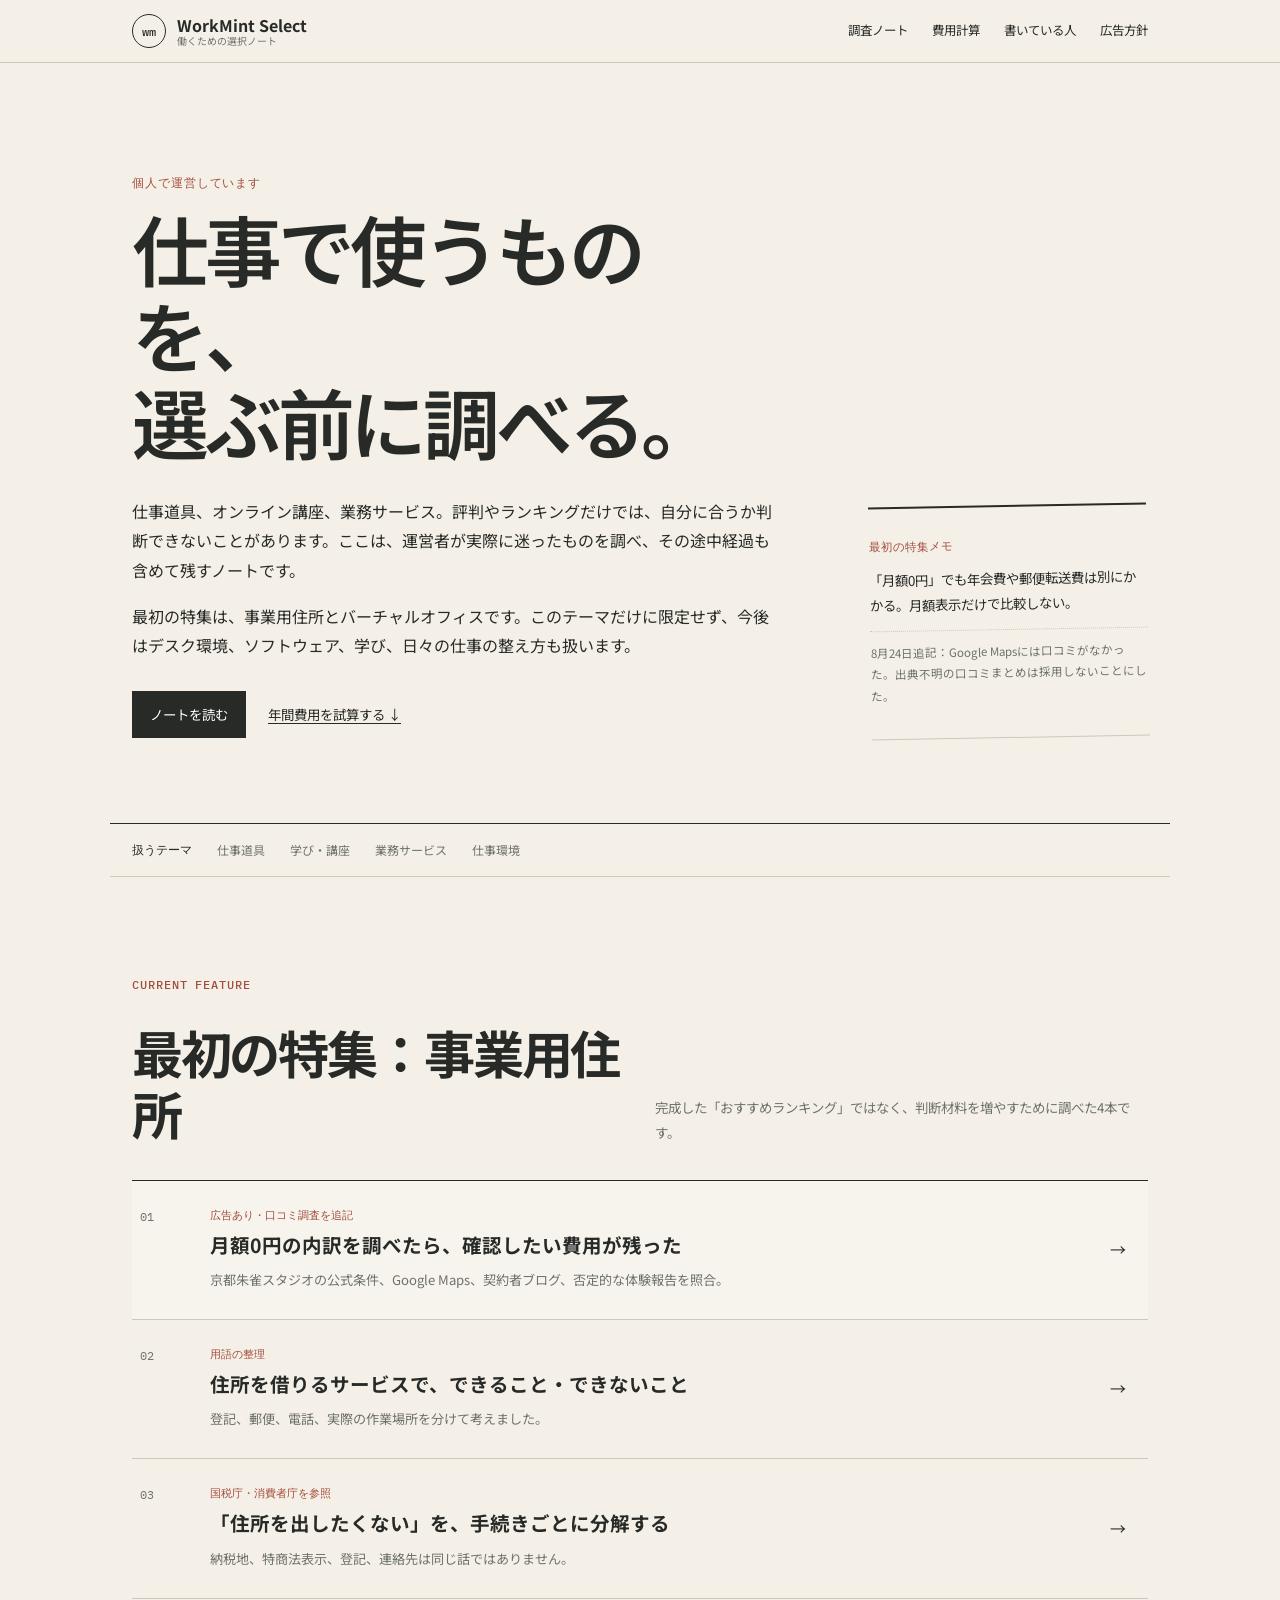
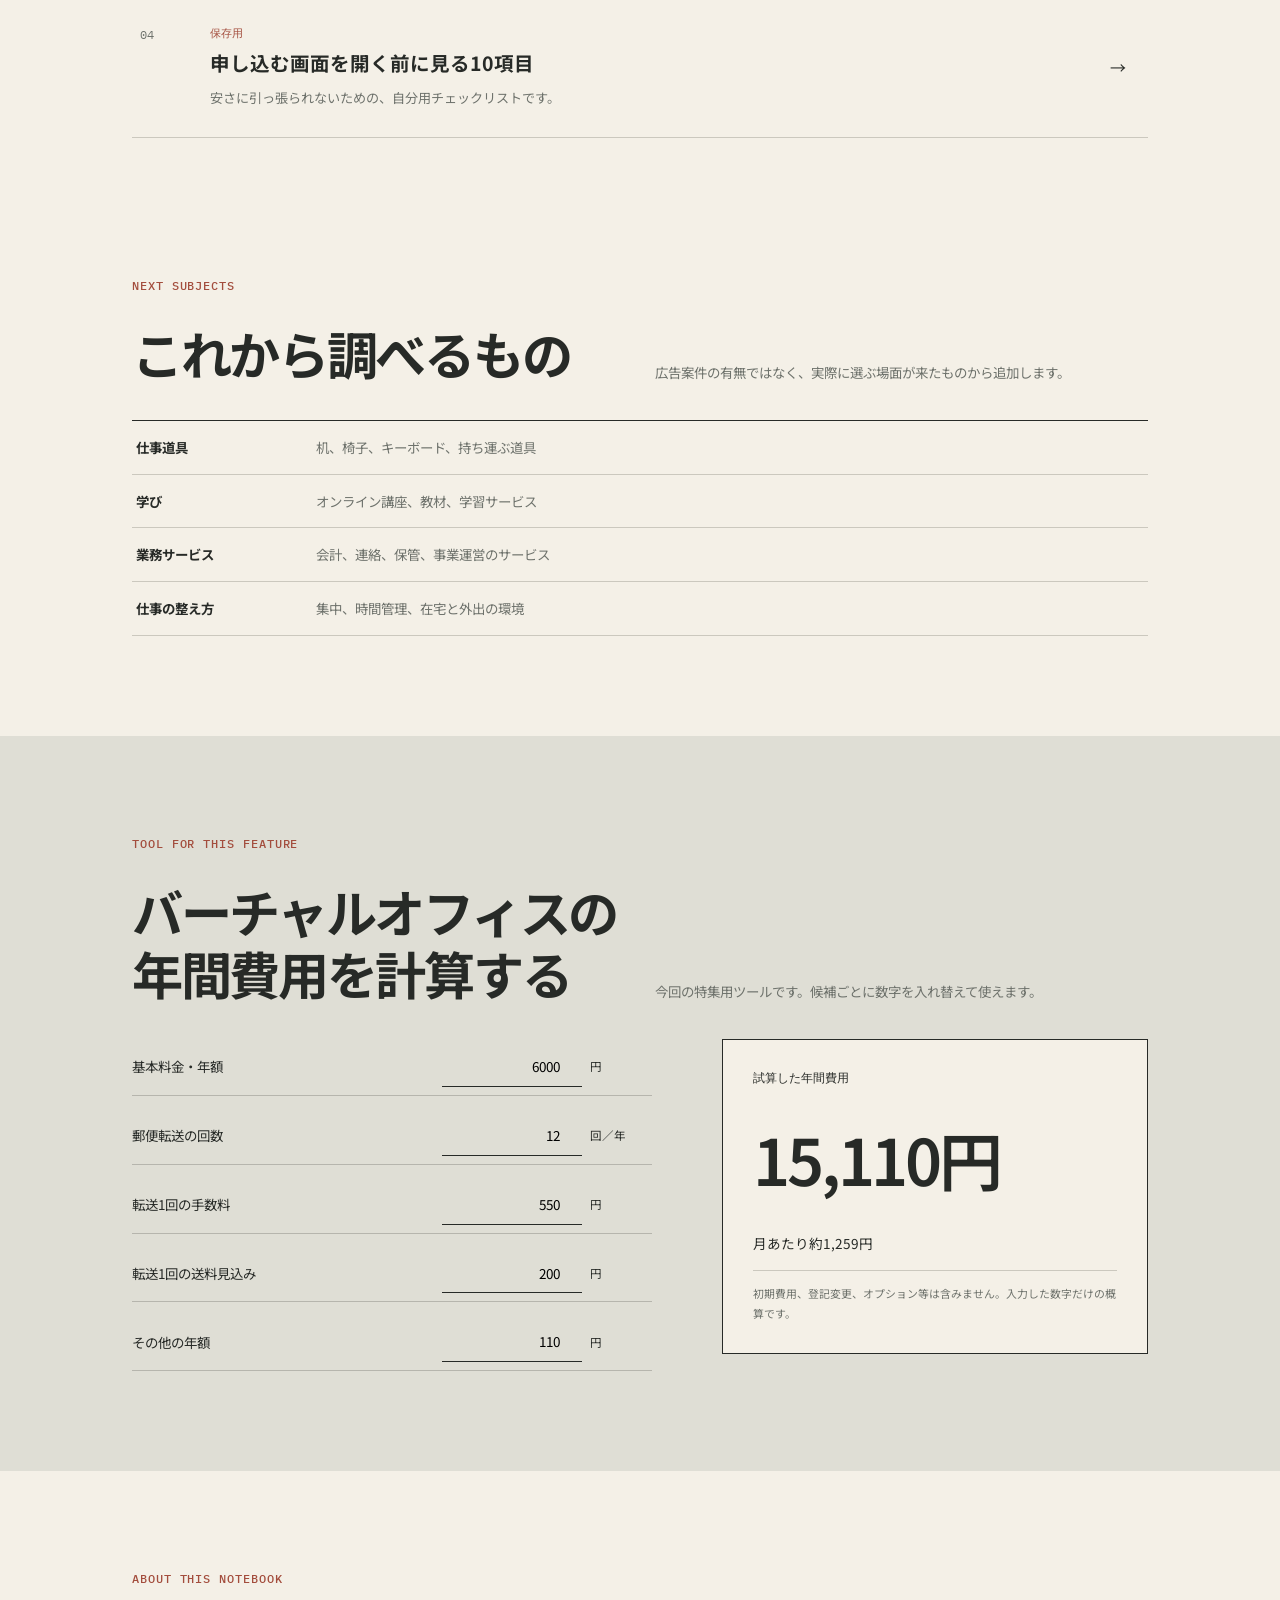
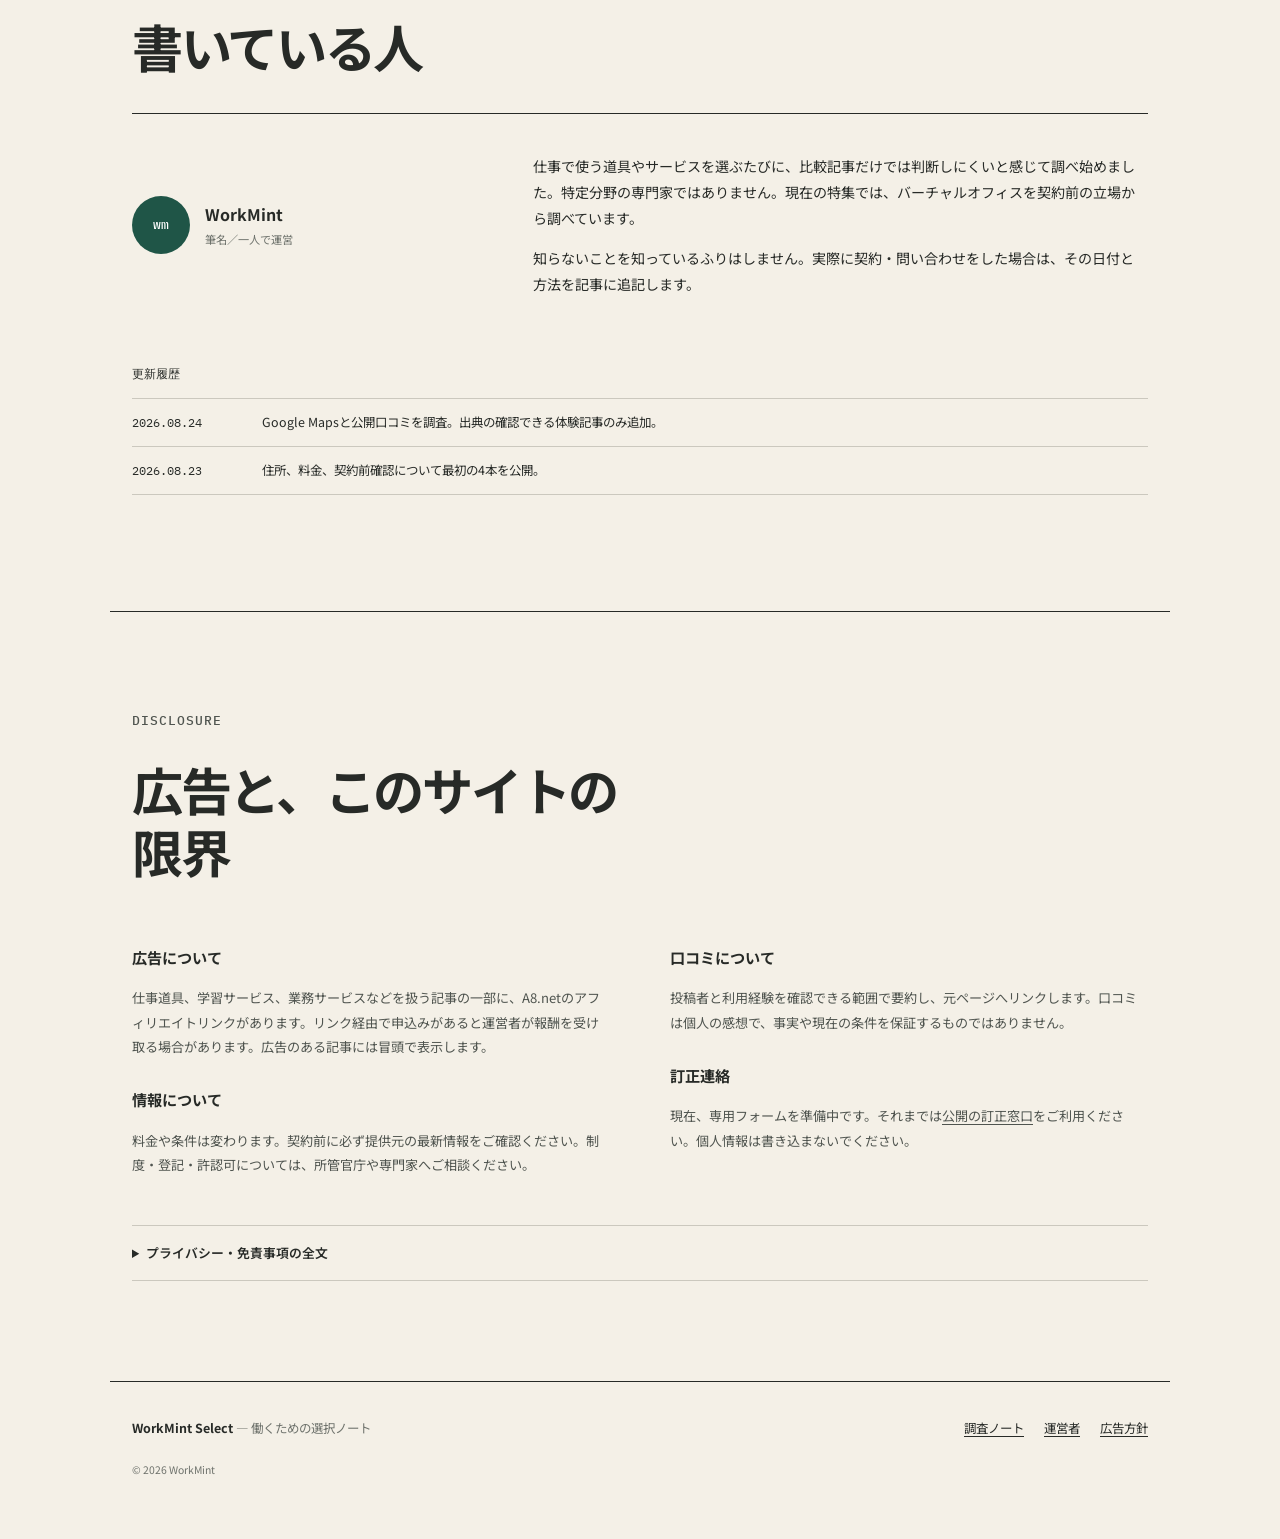
==== commit bbfc423e: "Restore broad WorkMint Select editorial scope" ====
--- a/index.html
+++ b/index.html
@@ -2,30 +2,30 @@
 <html lang="ja">
 <head>
 <meta charset="utf-8"><meta name="viewport" content="width=device-width,initial-scale=1">
-<meta name="description" content="副業を始めるときの住所、仕事場、固定費について、運営者が調べた過程と根拠を残す個人ノートです。">
+<meta name="description" content="仕事道具、学び、業務サービスについて、運営者が選ぶ前に調べた過程と根拠を残す個人ノートです。">
 <meta name="theme-color" content="#f4f0e7"><meta property="og:type" content="website">
-<meta property="og:title" content="WorkMint Select｜副業準備の調査ノート">
-<meta property="og:description" content="住所をどうするか。毎月いくらかかるか。迷ったことを公式資料から調べています。">
-<title>WorkMint Select｜副業準備の調査ノート</title>
+<meta property="og:title" content="WorkMint Select｜働くための選択ノート">
+<meta property="og:description" content="仕事で使うものを選ぶ前に、料金、使い方、合わない条件を公式資料から調べています。">
+<title>WorkMint Select｜働くための選択ノート</title>
 <link rel="stylesheet" href="styles.css"><script src="script.js" defer></script>
-</head>
+<style>.upcoming{padding-top:40px}.topic-lines{border-top:1px solid var(--ink)}.topic-lines p{display:grid;grid-template-columns:180px 1fr;margin:0;padding:14px 4px;border-bottom:1px solid var(--line);font-size:.84rem}.topic-lines span{color:var(--muted)}@media(max-width:600px){.topic-lines p{grid-template-columns:1fr;gap:3px}}</style></head>
 <body>
 <a class="skip" href="#main">本文へ移動</a>
 <header class="site-header"><div class="header-inner">
-<a class="brand" href="#top"><span class="brand-mark">wm</span><span>WorkMint Select<small>副業準備の調査ノート</small></span></a>
+<a class="brand" href="#top"><span class="brand-mark">wm</span><span>WorkMint Select<small>働くための選択ノート</small></span></a>
 <button class="menu-button" aria-expanded="false" aria-controls="global-nav">メニュー</button>
 <nav id="global-nav"><a href="#notes">調査ノート</a><a href="#calculator">費用計算</a><a href="#profile">書いている人</a><a href="#policy">広告方針</a></nav>
 </div></header>
 <main id="main">
 <section class="journal-hero" id="top">
-<div class="hero-main"><p class="kicker">個人で運営しています</p><h1>住所をどうするか。<br>毎月いくらかかるか。</h1><p>副業の準備を始めると、知らない言葉と料金表が次々に出てきました。ここは、運営者が分からなかったことを調べ、その途中経過も含めて残すノートです。</p><p>今調べているのはバーチャルオフィスです。まだ契約はしていません。公式情報、官公庁資料、契約者の体験記事を読み、申し込む前に聞きたいことを整理しています。</p><div class="hero-links"><a class="solid-link" href="#notes">ノートを読む</a><a href="#calculator">年間費用を試算する ↓</a></div></div>
-<aside class="margin-note"><p class="hand">今週のメモ</p><p>「月額0円」でも年会費や郵便転送費は別にかかる。月額表示だけで比較しない。</p><p class="note-source">8月24日追記：Google Mapsには口コミがなかった。出典不明の口コミまとめは採用しないことにした。</p></aside>
+<div class="hero-main"><p class="kicker">個人で運営しています</p><h1>仕事で使うものを、<br>選ぶ前に調べる。</h1><p>仕事道具、オンライン講座、業務サービス。評判やランキングだけでは、自分に合うか判断できないことがあります。ここは、運営者が実際に迷ったものを調べ、その途中経過も含めて残すノートです。</p><p>最初の特集は、事業用住所とバーチャルオフィスです。このテーマだけに限定せず、今後はデスク環境、ソフトウェア、学び、日々の仕事の整え方も扱います。</p><div class="hero-links"><a class="solid-link" href="#notes">ノートを読む</a><a href="#calculator">年間費用を試算する ↓</a></div></div>
+<aside class="margin-note"><p class="hand">最初の特集メモ</p><p>「月額0円」でも年会費や郵便転送費は別にかかる。月額表示だけで比較しない。</p><p class="note-source">8月24日追記：Google Mapsには口コミがなかった。出典不明の口コミまとめは採用しないことにした。</p></aside>
 </section>
 
-<section class="working-on"><span>いま調べていること</span><ul><li>自宅住所を公開する範囲</li><li>郵便転送を含む年間費用</li><li>法人口座・決済審査との関係</li><li>契約前に運営元へ聞くこと</li></ul></section>
+<section class="working-on"><span>扱うテーマ</span><ul><li>仕事道具</li><li>学び・講座</li><li>業務サービス</li><li>仕事環境</li></ul></section>
 
 <section class="notes section" id="notes">
-<div class="section-title"><p>Research notes</p><h2>調べた順に残しています</h2><span>完成した「おすすめランキング」ではなく、判断材料を増やすための4本です。</span></div>
+<div class="section-title"><p>Current feature</p><h2>最初の特集：事業用住所</h2><span>完成した「おすすめランキング」ではなく、判断材料を増やすために調べた4本です。</span></div>
 <div class="note-list">
 <a class="note-row primary-note" href="articles/virtual-office-kyoto.html"><span class="note-no">01</span><div><p class="note-tag">広告あり・口コミ調査を追記</p><h3>月額0円の内訳を調べたら、確認したい費用が残った</h3><p>京都朱雀スタジオの公式条件、Google Maps、契約者ブログ、否定的な体験報告を照合。</p></div><span class="arrow">→</span></a>
 <a class="note-row" href="articles/virtual-office-basics.html"><span class="note-no">02</span><div><p class="note-tag">用語の整理</p><h3>住所を借りるサービスで、できること・できないこと</h3><p>登記、郵便、電話、実際の作業場所を分けて考えました。</p></div><span class="arrow">→</span></a>
@@ -34,8 +34,13 @@
 </div>
 </section>
 
+<section class="section upcoming">
+<div class="section-title"><p>Next subjects</p><h2>これから調べるもの</h2><span>広告案件の有無ではなく、実際に選ぶ場面が来たものから追加します。</span></div>
+<div class="topic-lines"><p><strong>仕事道具</strong><span>机、椅子、キーボード、持ち運ぶ道具</span></p><p><strong>学び</strong><span>オンライン講座、教材、学習サービス</span></p><p><strong>業務サービス</strong><span>会計、連絡、保管、事業運営のサービス</span></p><p><strong>仕事の整え方</strong><span>集中、時間管理、在宅と外出の環境</span></p></div>
+</section>
+
 <section class="calculator section" id="calculator">
-<div class="section-title"><p>Small tool</p><h2>年間費用を自分で計算する</h2><span>広告の料金表示を鵜呑みにせず、候補ごとに数字を入れ替えて使えます。</span></div>
+<div class="section-title"><p>Tool for this feature</p><h2>バーチャルオフィスの年間費用を計算する</h2><span>今回の特集用ツールです。候補ごとに数字を入れ替えて使えます。</span></div>
 <div class="calc-grid"><form id="cost-form">
 <label>基本料金・年額<input id="base-cost" type="number" min="0" value="6000"><span>円</span></label>
 <label>郵便転送の回数<input id="mail-count" type="number" min="0" value="12"><span>回／年</span></label>
@@ -48,15 +53,15 @@
 <section class="profile section" id="profile">
 <div class="section-title"><p>About this notebook</p><h2>書いている人</h2></div>
 <div class="profile-body"><div class="profile-name"><span>wm</span><div><strong>WorkMint</strong><small>筆名／一人で運営</small></div></div>
-<div><p>副業を始める際に、自宅住所をどこまで公開するのか分からず調べ始めました。専門家でも、バーチャルオフィスの利用経験者でもありません。現在は契約前の立場から、公式資料を読み比べています。</p><p>知らないことを知っているふりはしません。実際に契約・問い合わせをした場合は、その日付と方法を記事に追記します。</p></div></div>
+<div><p>仕事で使う道具やサービスを選ぶたびに、比較記事だけでは判断しにくいと感じて調べ始めました。特定分野の専門家ではありません。現在の特集では、バーチャルオフィスを契約前の立場から調べています。</p><p>知らないことを知っているふりはしません。実際に契約・問い合わせをした場合は、その日付と方法を記事に追記します。</p></div></div>
 <div class="change-log"><h3>更新履歴</h3><dl><div><dt>2026.08.24</dt><dd>Google Mapsと公開口コミを調査。出典の確認できる体験記事のみ追加。</dd></div><div><dt>2026.08.23</dt><dd>住所、料金、契約前確認について最初の4本を公開。</dd></div></dl></div>
 </section>
 
 <section class="policy section" id="policy">
 <div class="section-title"><p>Disclosure</p><h2>広告と、このサイトの限界</h2></div>
-<div class="policy-grid"><div><h3>広告について</h3><p>一部の記事にA8.netのアフィリエイトリンクがあります。リンク経由で申込みがあると運営者が報酬を受け取る場合があります。広告のある記事には冒頭で表示します。</p><h3>情報について</h3><p>料金や条件は変わります。契約前に必ず提供元の最新情報をご確認ください。制度・登記・許認可については、所管官庁や専門家へご相談ください。</p></div><div><h3>口コミについて</h3><p>投稿者と利用経験を確認できる範囲で要約し、元ページへリンクします。口コミは個人の感想で、事実や現在の条件を保証するものではありません。</p><h3>訂正連絡</h3><p>現在、専用フォームを準備中です。それまでは<a href="https://github.com/workmint-tools/workmint-select/issues/new" target="_blank" rel="noopener noreferrer">公開の訂正窓口</a>をご利用ください。個人情報は書き込まないでください。</p></div></div>
+<div class="policy-grid"><div><h3>広告について</h3><p>仕事道具、学習サービス、業務サービスなどを扱う記事の一部に、A8.netのアフィリエイトリンクがあります。リンク経由で申込みがあると運営者が報酬を受け取る場合があります。広告のある記事には冒頭で表示します。</p><h3>情報について</h3><p>料金や条件は変わります。契約前に必ず提供元の最新情報をご確認ください。制度・登記・許認可については、所管官庁や専門家へご相談ください。</p></div><div><h3>口コミについて</h3><p>投稿者と利用経験を確認できる範囲で要約し、元ページへリンクします。口コミは個人の感想で、事実や現在の条件を保証するものではありません。</p><h3>訂正連絡</h3><p>現在、専用フォームを準備中です。それまでは<a href="https://github.com/workmint-tools/workmint-select/issues/new" target="_blank" rel="noopener noreferrer">公開の訂正窓口</a>をご利用ください。個人情報は書き込まないでください。</p></div></div>
 <details><summary>プライバシー・免責事項の全文</summary><div class="legal"><p>当サイトでは品質改善や広告配信のためCookie等を利用する場合があります。ブラウザ設定でCookieを無効にできます。お問い合わせで取得した情報は回答に必要な範囲で利用します。</p><p>正確な情報提供に努めますが、完全性・最新性を保証しません。当サイトの情報に基づく購入・契約はご自身の判断で行ってください。情報利用によって生じた損害について、運営者は責任を負いかねます。</p><p>制定：2026年8月23日　最終更新：2026年8月24日</p></div></details>
 </section>
 </main>
-<footer><p>WorkMint Select <span>— 副業準備の調査ノート</span></p><nav><a href="#notes">調査ノート</a><a href="#profile">運営者</a><a href="#policy">広告方針</a></nav><small>© 2026 WorkMint</small></footer>
+<footer><p>WorkMint Select <span>— 働くための選択ノート</span></p><nav><a href="#notes">調査ノート</a><a href="#profile">運営者</a><a href="#policy">広告方針</a></nav><small>© 2026 WorkMint</small></footer>
 </body></html>
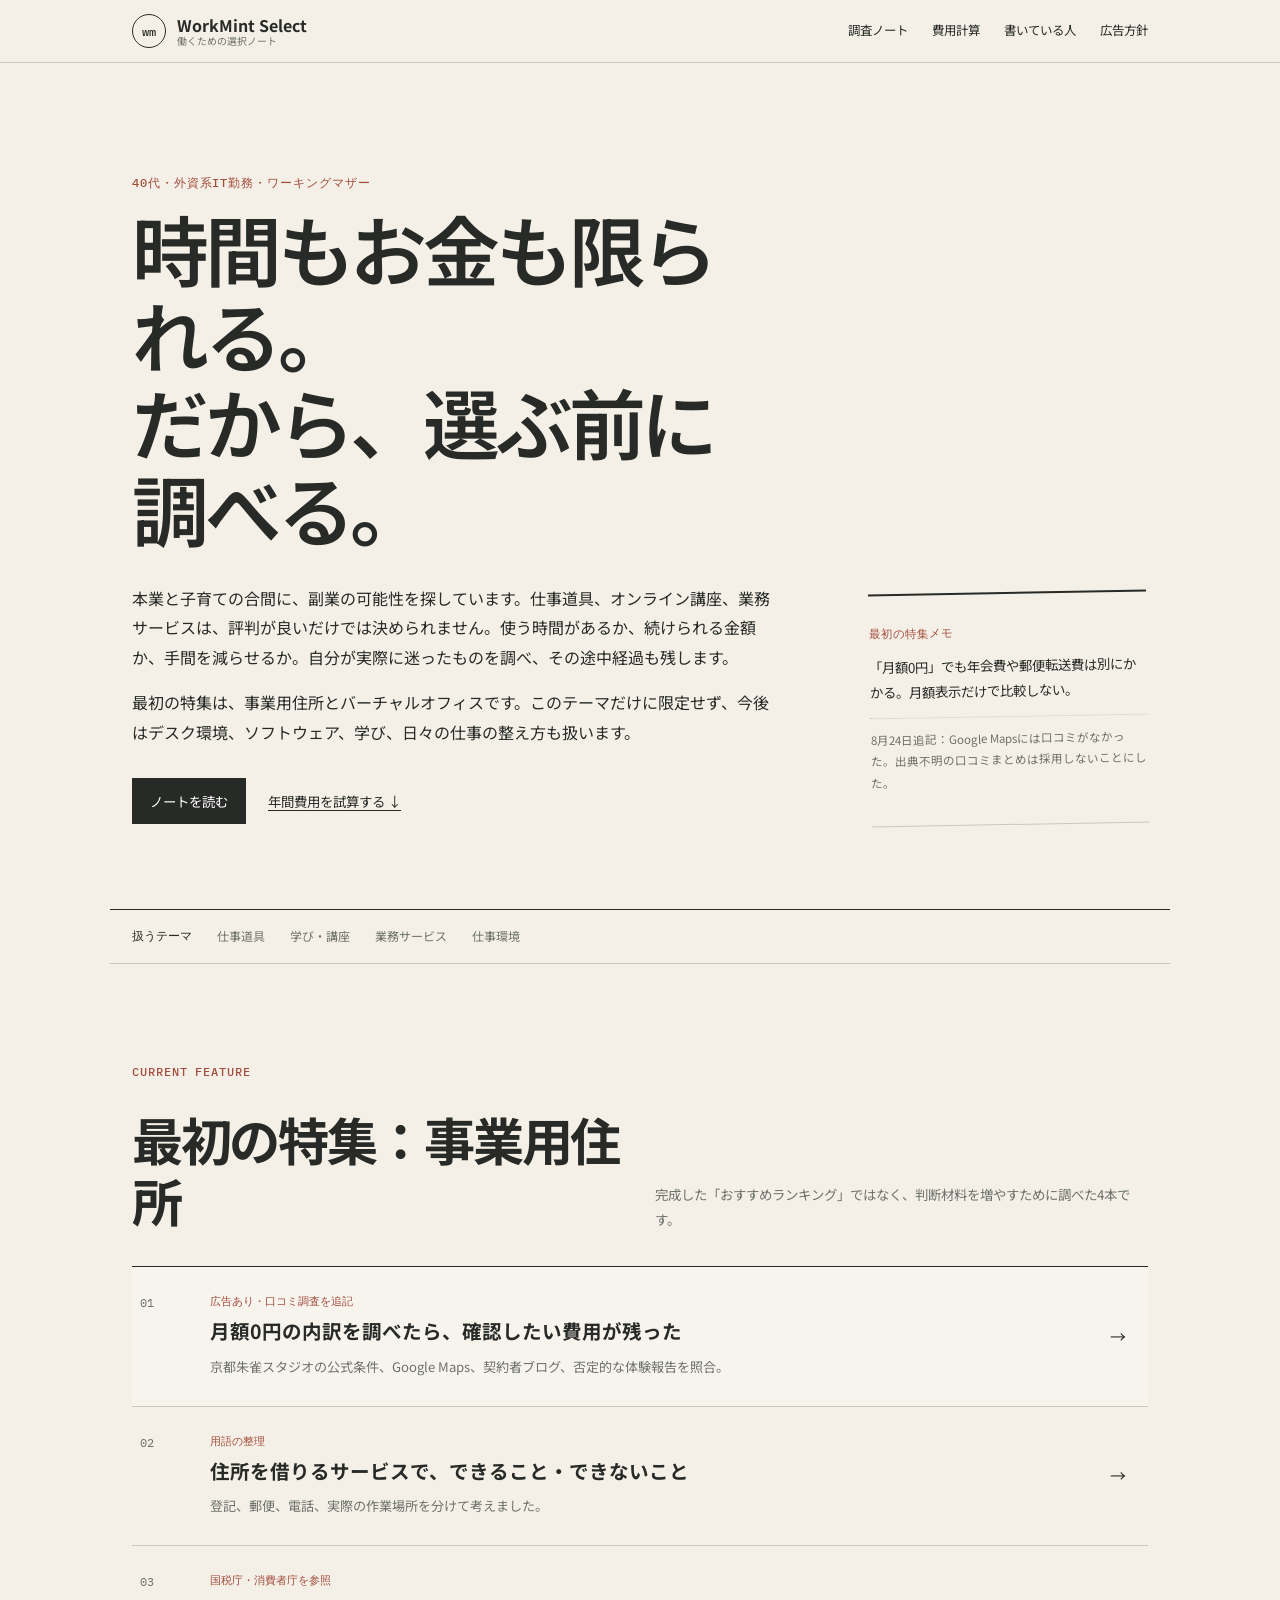
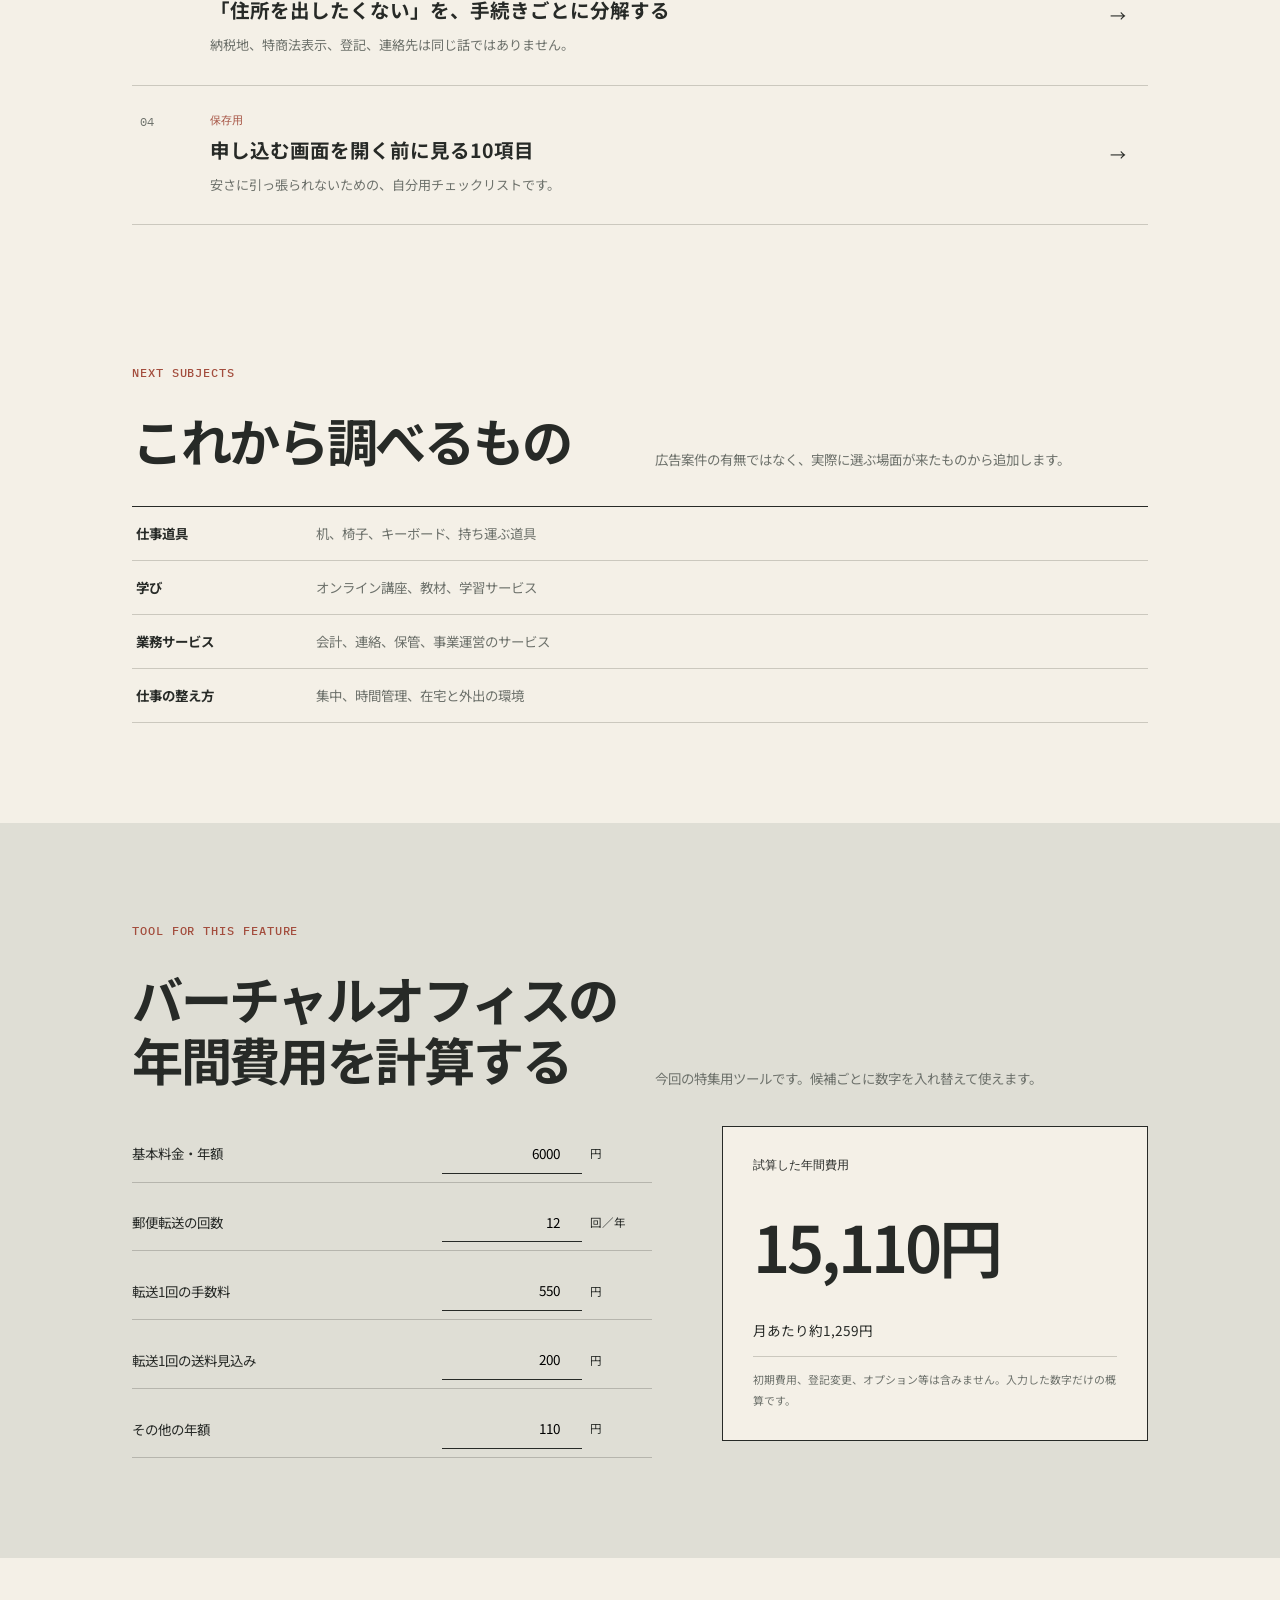
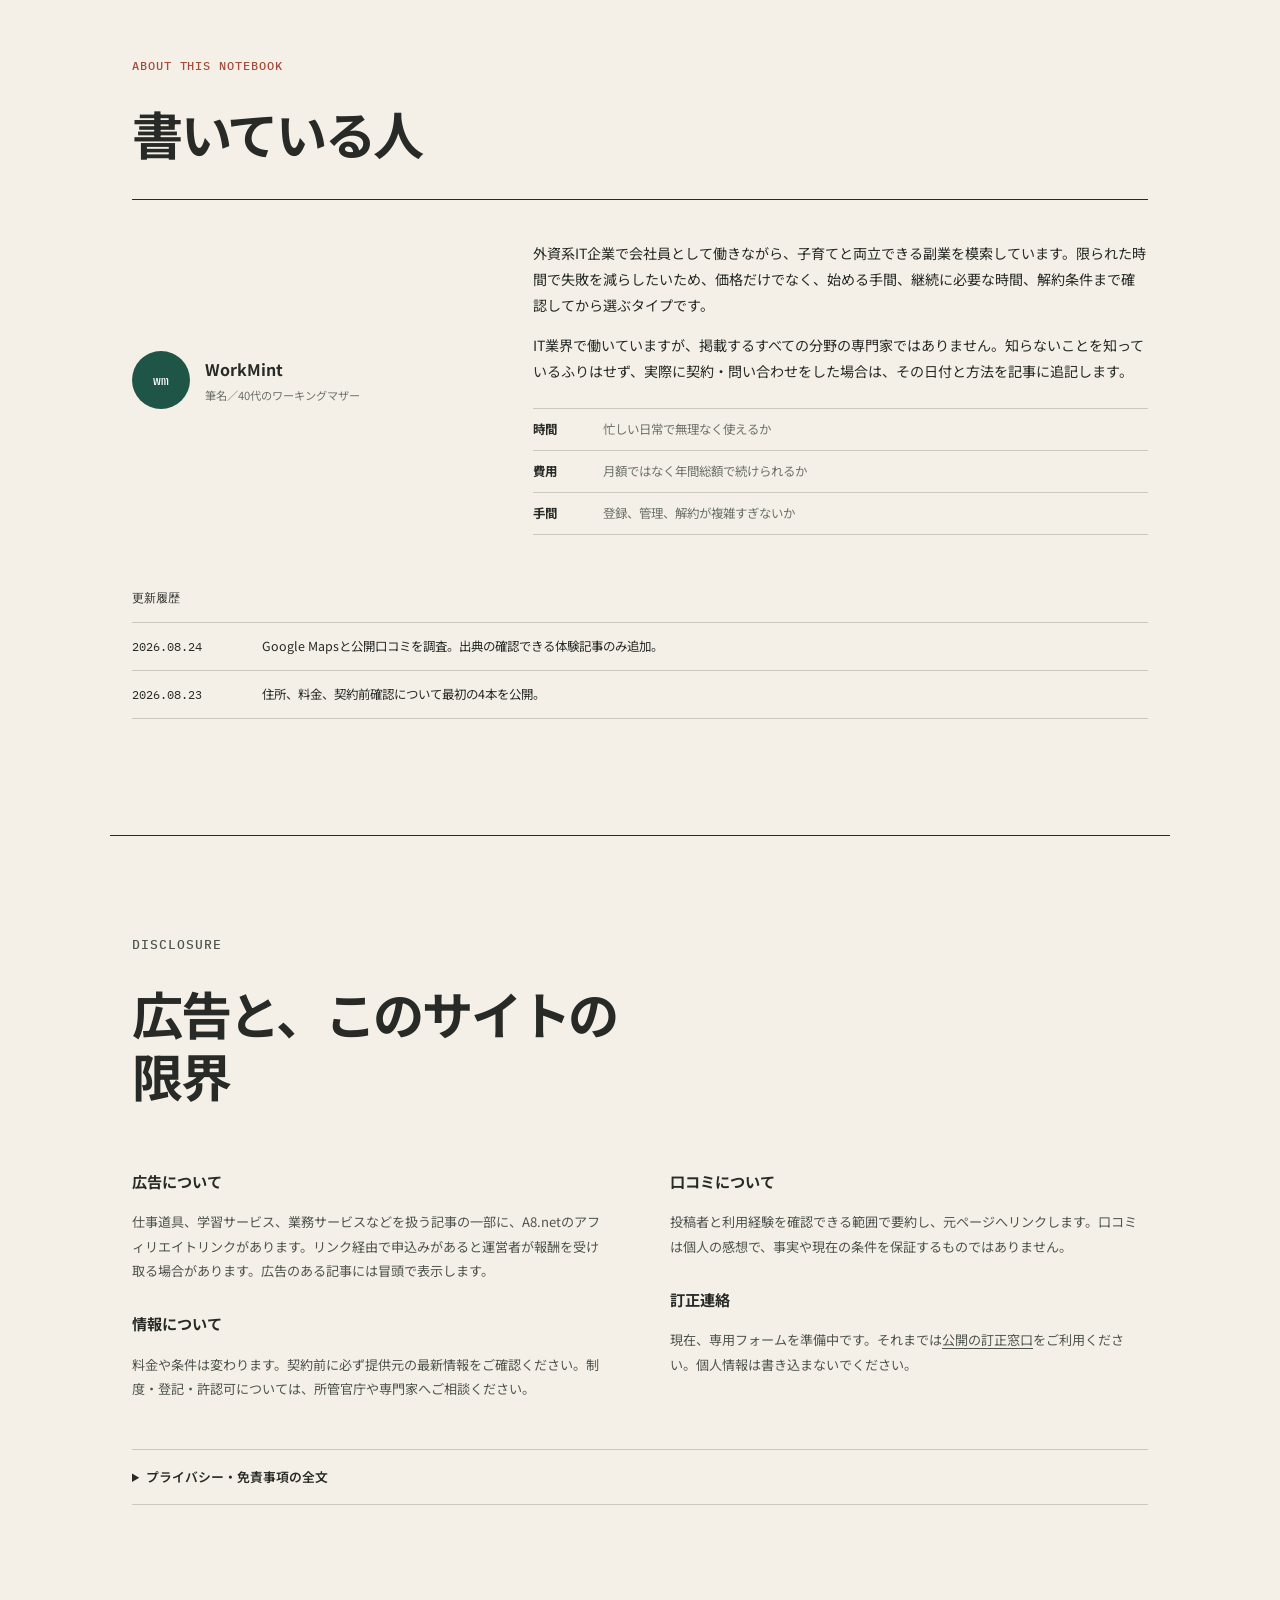
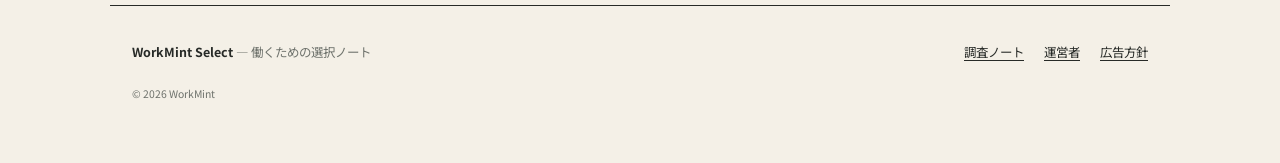
==== commit 03b67840: "Set authentic WorkMint author persona" ====
--- a/index.html
+++ b/index.html
@@ -8,7 +8,7 @@
 <meta property="og:description" content="仕事で使うものを選ぶ前に、料金、使い方、合わない条件を公式資料から調べています。">
 <title>WorkMint Select｜働くための選択ノート</title>
 <link rel="stylesheet" href="styles.css"><script src="script.js" defer></script>
-<style>.upcoming{padding-top:40px}.topic-lines{border-top:1px solid var(--ink)}.topic-lines p{display:grid;grid-template-columns:180px 1fr;margin:0;padding:14px 4px;border-bottom:1px solid var(--line);font-size:.84rem}.topic-lines span{color:var(--muted)}@media(max-width:600px){.topic-lines p{grid-template-columns:1fr;gap:3px}}</style></head>
+<style>.upcoming{padding-top:40px}.topic-lines{border-top:1px solid var(--ink)}.topic-lines p{display:grid;grid-template-columns:180px 1fr;margin:0;padding:14px 4px;border-bottom:1px solid var(--line);font-size:.84rem}.topic-lines span{color:var(--muted)}@media(max-width:600px){.topic-lines p{grid-template-columns:1fr;gap:3px}} .persona-values{margin-top:24px;border-top:1px solid var(--line)}.persona-values p{display:grid;grid-template-columns:70px 1fr;margin:0;padding:9px 0;border-bottom:1px solid var(--line);font-size:.78rem!important}.persona-values span{color:var(--muted)}</style></head>
 <body>
 <a class="skip" href="#main">本文へ移動</a>
 <header class="site-header"><div class="header-inner">
@@ -18,7 +18,7 @@
 </div></header>
 <main id="main">
 <section class="journal-hero" id="top">
-<div class="hero-main"><p class="kicker">個人で運営しています</p><h1>仕事で使うものを、<br>選ぶ前に調べる。</h1><p>仕事道具、オンライン講座、業務サービス。評判やランキングだけでは、自分に合うか判断できないことがあります。ここは、運営者が実際に迷ったものを調べ、その途中経過も含めて残すノートです。</p><p>最初の特集は、事業用住所とバーチャルオフィスです。このテーマだけに限定せず、今後はデスク環境、ソフトウェア、学び、日々の仕事の整え方も扱います。</p><div class="hero-links"><a class="solid-link" href="#notes">ノートを読む</a><a href="#calculator">年間費用を試算する ↓</a></div></div>
+<div class="hero-main"><p class="kicker">40代・外資系IT勤務・ワーキングマザー</p><h1>時間もお金も限られる。<br>だから、選ぶ前に調べる。</h1><p>本業と子育ての合間に、副業の可能性を探しています。仕事道具、オンライン講座、業務サービスは、評判が良いだけでは決められません。使う時間があるか、続けられる金額か、手間を減らせるか。自分が実際に迷ったものを調べ、その途中経過も残します。</p><p>最初の特集は、事業用住所とバーチャルオフィスです。このテーマだけに限定せず、今後はデスク環境、ソフトウェア、学び、日々の仕事の整え方も扱います。</p><div class="hero-links"><a class="solid-link" href="#notes">ノートを読む</a><a href="#calculator">年間費用を試算する ↓</a></div></div>
 <aside class="margin-note"><p class="hand">最初の特集メモ</p><p>「月額0円」でも年会費や郵便転送費は別にかかる。月額表示だけで比較しない。</p><p class="note-source">8月24日追記：Google Mapsには口コミがなかった。出典不明の口コミまとめは採用しないことにした。</p></aside>
 </section>
 
@@ -52,8 +52,8 @@
 
 <section class="profile section" id="profile">
 <div class="section-title"><p>About this notebook</p><h2>書いている人</h2></div>
-<div class="profile-body"><div class="profile-name"><span>wm</span><div><strong>WorkMint</strong><small>筆名／一人で運営</small></div></div>
-<div><p>仕事で使う道具やサービスを選ぶたびに、比較記事だけでは判断しにくいと感じて調べ始めました。特定分野の専門家ではありません。現在の特集では、バーチャルオフィスを契約前の立場から調べています。</p><p>知らないことを知っているふりはしません。実際に契約・問い合わせをした場合は、その日付と方法を記事に追記します。</p></div></div>
+<div class="profile-body"><div class="profile-name"><span>wm</span><div><strong>WorkMint</strong><small>筆名／40代のワーキングマザー</small></div></div>
+<div><p>外資系IT企業で会社員として働きながら、子育てと両立できる副業を模索しています。限られた時間で失敗を減らしたいため、価格だけでなく、始める手間、継続に必要な時間、解約条件まで確認してから選ぶタイプです。</p><p>IT業界で働いていますが、掲載するすべての分野の専門家ではありません。知らないことを知っているふりはせず、実際に契約・問い合わせをした場合は、その日付と方法を記事に追記します。</p><div class="persona-values"><p><strong>時間</strong><span>忙しい日常で無理なく使えるか</span></p><p><strong>費用</strong><span>月額ではなく年間総額で続けられるか</span></p><p><strong>手間</strong><span>登録、管理、解約が複雑すぎないか</span></p></div></div></div>
 <div class="change-log"><h3>更新履歴</h3><dl><div><dt>2026.08.24</dt><dd>Google Mapsと公開口コミを調査。出典の確認できる体験記事のみ追加。</dd></div><div><dt>2026.08.23</dt><dd>住所、料金、契約前確認について最初の4本を公開。</dd></div></dl></div>
 </section>
 
